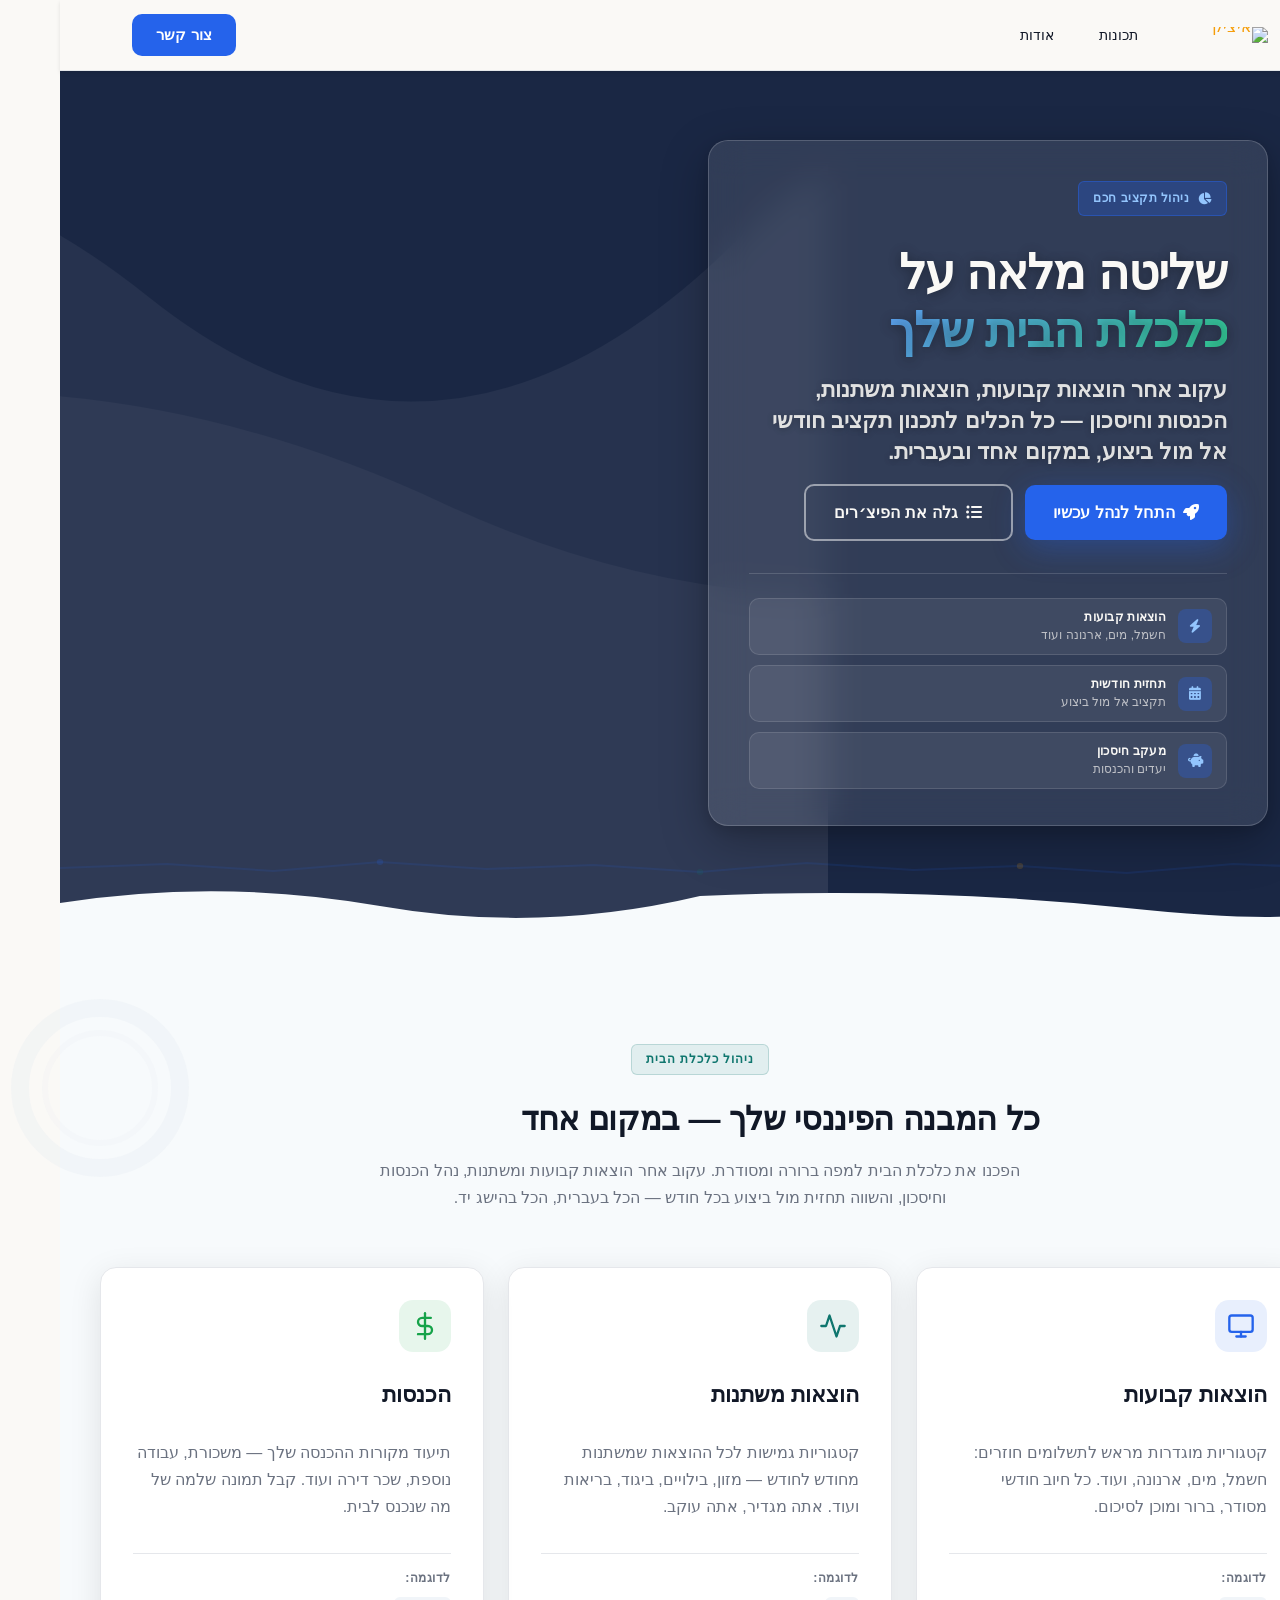
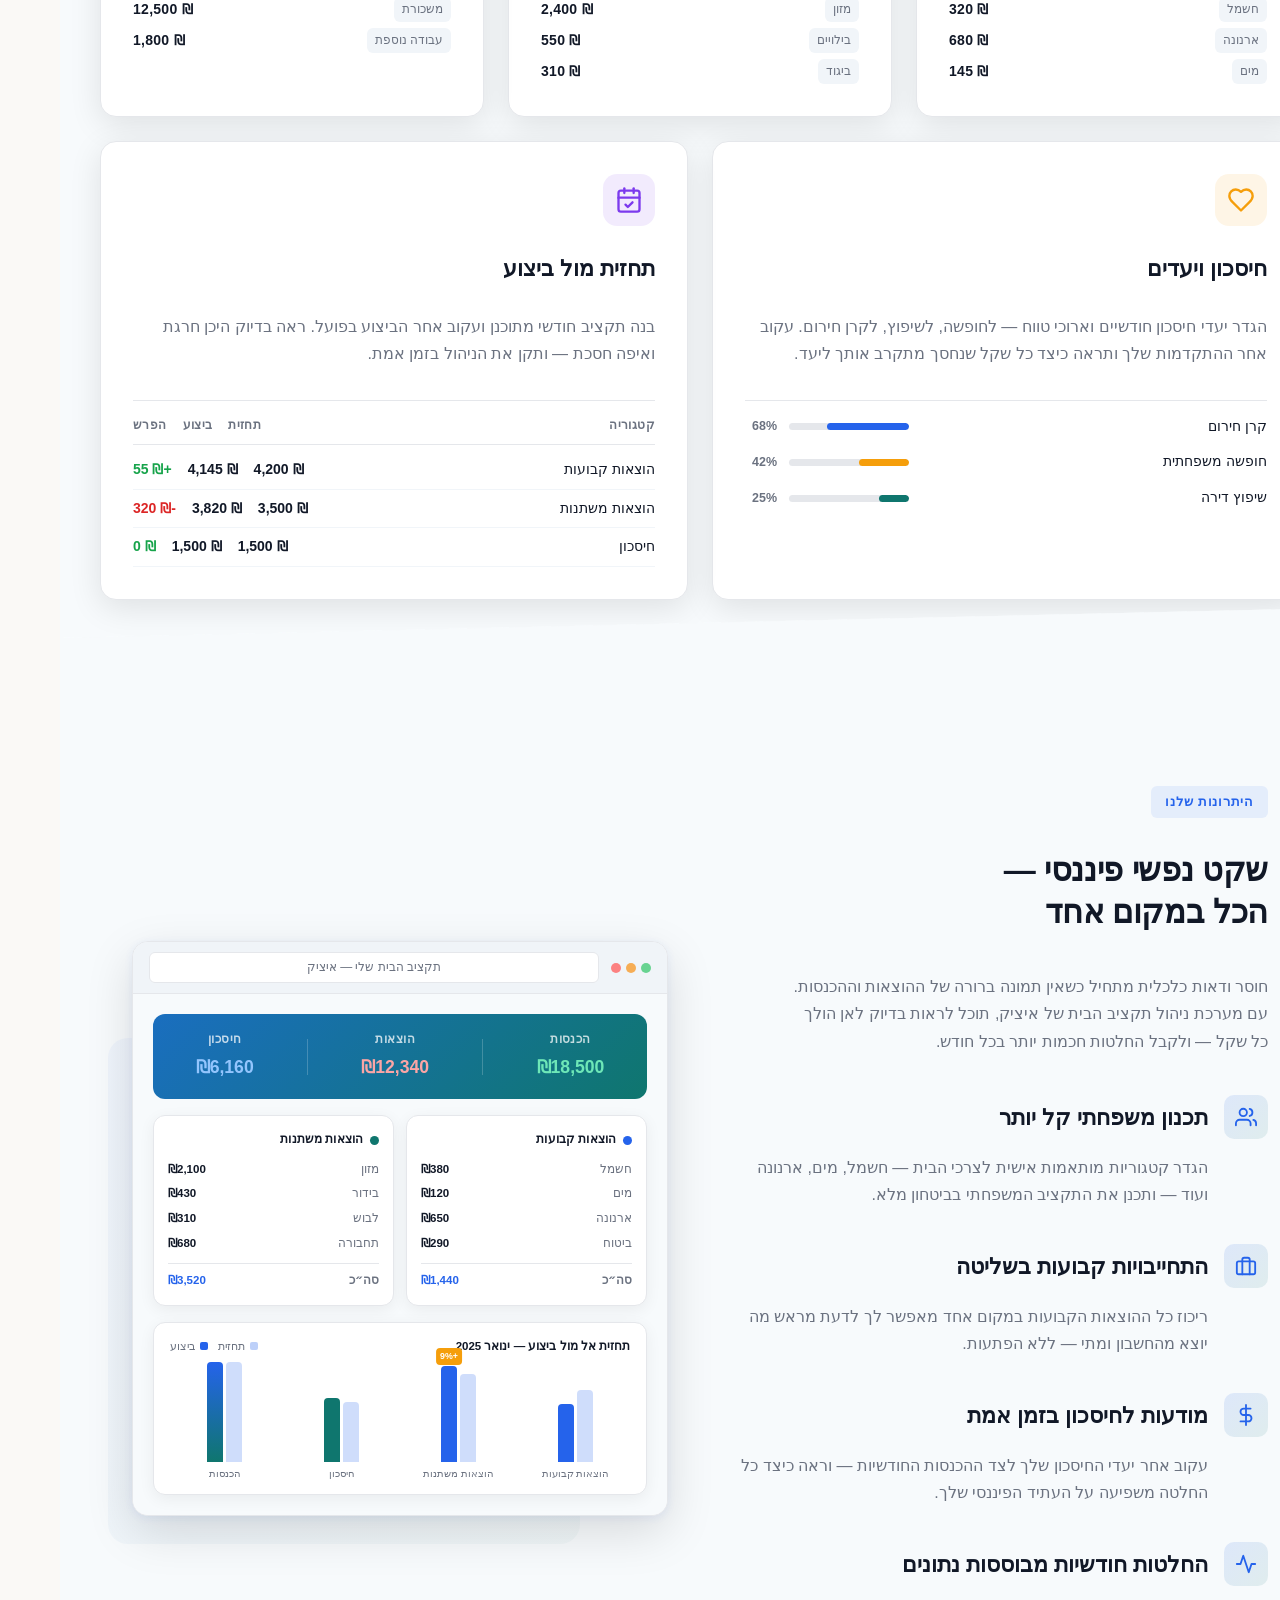
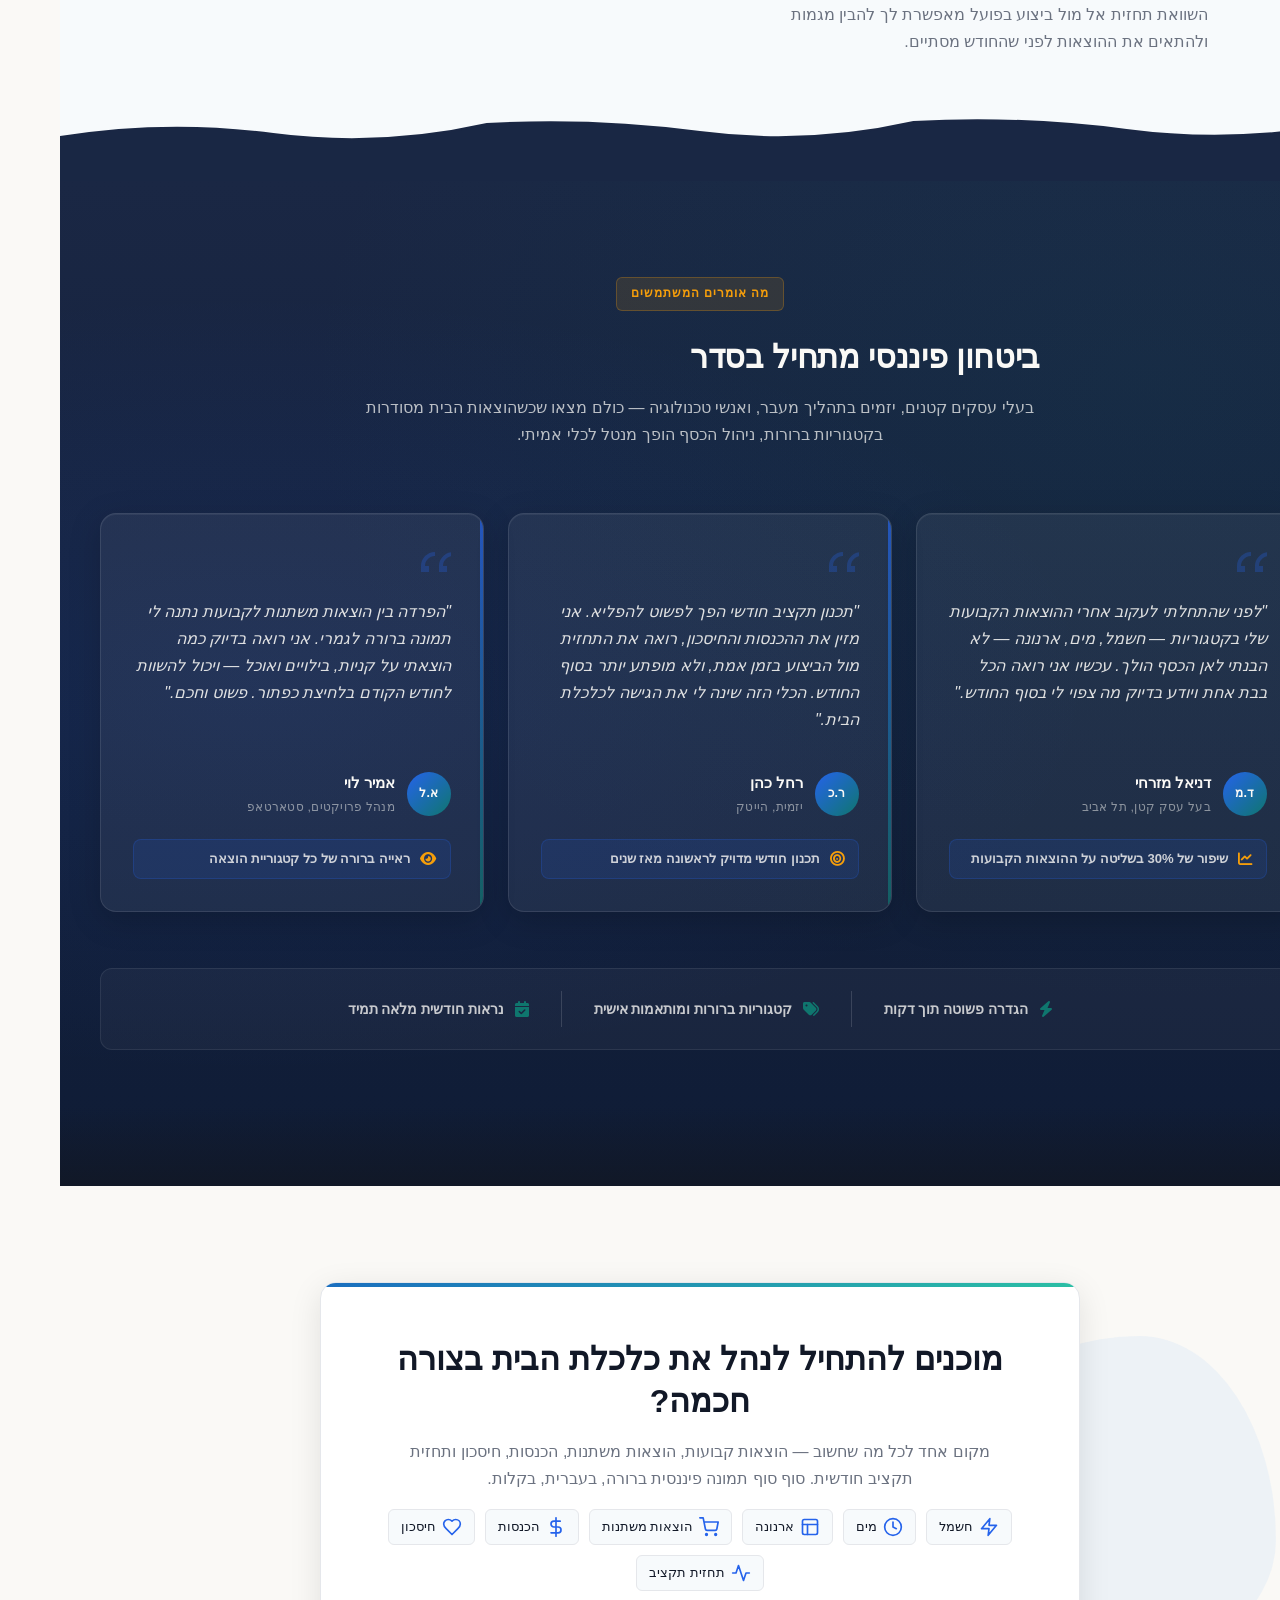
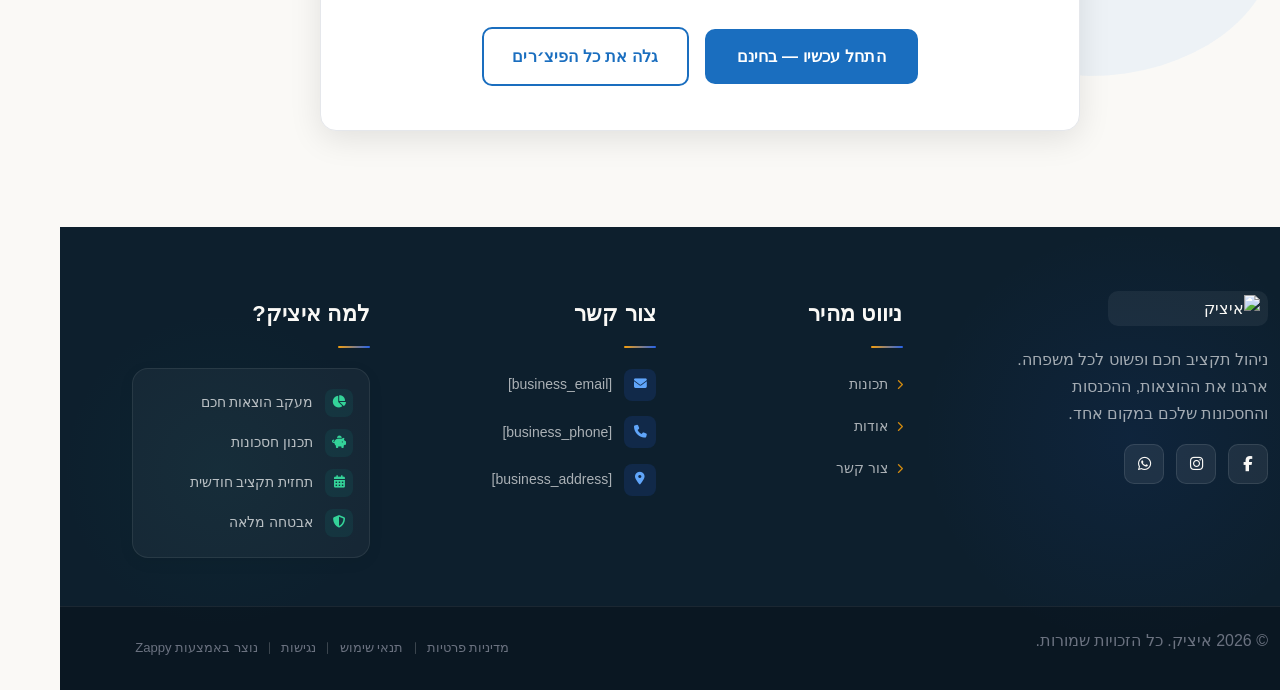
==== index.html @ 9f037d6a "Background sync: Progressive GitHub Sync" ====
<!DOCTYPE html>
<html lang="he" dir="rtl">
<head>
    <meta charset="UTF-8">
    <meta name="viewport" content="width=device-width, initial-scale=1.0">
    <meta name="robots" content="index, follow">
    <title>איציק — איציק</title>
    <meta name="description" content="גלה את הדרך הפשוטה לנהל הוצאות קבועות ומשתנות, לעקוב אחר הכנסות וחיסכון, ולבנות תחזית תקציבית חודשית מדויקת. התחל לשלוט בכסף שלך עוד היום!">
    <meta name="keywords" content="איציק, ניהול תקציב ביתי, מעקב הוצאות, חיסכון משפחתי, תכנון פיננסי">
    
    <!-- Favicons -->
    <link rel="icon" type="image/x-icon" href="/assets/favicon.ico">
    <link rel="icon" type="image/png" sizes="16x16" href="/assets/favicon-16x16.png">
    <link rel="icon" type="image/png" sizes="32x32" href="/assets/favicon-32x32.png">
    <link rel="icon" type="image/png" sizes="48x48" href="/assets/favicon-48x48.png">
    <link rel="icon" type="image/png" sizes="192x192" href="/assets/favicon-192x192.png">
    <link rel="icon" type="image/png" sizes="512x512" href="/assets/favicon-512x512.png">
    <link rel="apple-touch-icon" href="/assets/apple-touch-icon.png">
    <!-- Zappy Analytics -->
<script>
(function() {
  'use strict';
  
  // Configuration
  var config = {
    websiteId: '7b76663f-7152-4b43-b300-3f1c79fbe230',
    apiUrl: 'https://api.zappy5.com/api/analytics/track',
    sessionDuration: 30 * 60 * 1000, // 30 minutes
    visitorDuration: 30 * 24 * 60 * 60 * 1000, // 30 days
    trackPageViews: true,
    trackClicks: true,
    trackFormSubmissions: true
  };
  
  // Generate or retrieve persistent visitor ID (30 days)
  function getVisitorId() {
    var visitorKey = 'zappy_visitor_' + config.websiteId;
    var visitor = null;
    
    try {
      visitor = localStorage.getItem(visitorKey);
      if (visitor) {
        var visitorData = JSON.parse(visitor);
        var now = Date.now();
        
        // Check if visitor ID is still valid (30 days)
        if (now - visitorData.created < config.visitorDuration) {
          // Update last seen timestamp
          visitorData.lastSeen = now;
          localStorage.setItem(visitorKey, JSON.stringify(visitorData));
          return visitorData.id;
        }
      }
    } catch (e) {
      console.warn('Zappy Analytics: LocalStorage not available');
    }
    
    // Generate new visitor ID
    var newVisitorId = 'zv_' + Date.now() + '_' + Math.random().toString(36).substr(2, 9);
    
    try {
      localStorage.setItem(visitorKey, JSON.stringify({
        id: newVisitorId,
        created: Date.now(),
        lastSeen: Date.now()
      }));
    } catch (e) {
      // Continue without local storage
    }
    
    return newVisitorId;
  }
  
  // Generate or retrieve session ID (30 minutes)
  function getSessionId() {
    var sessionKey = 'zappy_session_' + config.websiteId;
    var session = null;
    
    try {
      session = sessionStorage.getItem(sessionKey);
      if (session) {
        var sessionData = JSON.parse(session);
        var now = Date.now();
        
        // Check if session is still valid
        if (now - sessionData.timestamp < config.sessionDuration) {
          // Update timestamp
          sessionData.timestamp = now;
          sessionStorage.setItem(sessionKey, JSON.stringify(sessionData));
          return sessionData.id;
        }
      }
    } catch (e) {
      console.warn('Zappy Analytics: SessionStorage not available');
    }
    
    // Generate new session ID
    var newSessionId = 'zs_' + Date.now() + '_' + Math.random().toString(36).substr(2, 9);
    
    try {
      sessionStorage.setItem(sessionKey, JSON.stringify({
        id: newSessionId,
        timestamp: Date.now()
      }));
    } catch (e) {
      // Continue without session storage
    }
    
    return newSessionId;
  }
  
  var visitorId = getVisitorId();
  var sessionId = getSessionId();
  
  // Track an event
  function trackEvent(eventType, data) {
    data = data || {};
    
    var eventData = {
      website_id: config.websiteId,
      event_type: eventType,
      page_path: window.location.pathname,
      referrer: document.referrer || 'direct',
      visitor_id: visitorId,
      session_id: sessionId,
      metadata: data
    };
    
    // Use sendBeacon if available (better for page unload events)
    if (navigator.sendBeacon) {
      var blob = new Blob([JSON.stringify(eventData)], { type: 'application/json' });
      navigator.sendBeacon(config.apiUrl, blob);
    } else {
      // Fallback to fetch
      fetch(config.apiUrl, {
        method: 'POST',
        headers: {
          'Content-Type': 'application/json'
        },
        body: JSON.stringify(eventData),
        keepalive: true
      }).catch(function(error) {
        console.warn('Zappy Analytics: Failed to track event', error);
      });
    }
  }
  
  // Track page view
  if (config.trackPageViews) {
    trackEvent('pageview', {
      title: document.title,
      url: window.location.href
    });
  }
  
  // Track clicks on important elements
  if (config.trackClicks) {
    document.addEventListener('click', function(e) {
      var target = e.target;
      
      // Track button clicks (counted as actions)
      if (target.tagName === 'BUTTON' || target.closest('button')) {
        var button = target.tagName === 'BUTTON' ? target : target.closest('button');
        trackEvent('click', {
          element: 'button',
          text: button.textContent.trim().substring(0, 100),
          id: button.id || null,
          class: button.className || null
        });
      }
      
      // Track link clicks (navigation - not counted as actions)
      else if (target.tagName === 'A' || target.closest('a')) {
        var link = target.tagName === 'A' ? target : target.closest('a');
        trackEvent('navigation', {
          element: 'link',
          text: link.textContent.trim().substring(0, 100),
          href: link.href,
          external: link.hostname !== window.location.hostname
        });
      }
    }, true);
  }
  
  // Track form submissions
  if (config.trackFormSubmissions) {
    document.addEventListener('submit', function(e) {
      var form = e.target;
      
      trackEvent('form_submit', {
        form_id: form.id || null,
        form_name: form.name || null,
        form_action: form.action || null,
        form_method: form.method || 'GET'
      });
    }, true);
  }
  
  // Track time on page (send on page unload)
  var pageLoadTime = Date.now();
  
  window.addEventListener('beforeunload', function() {
    var timeOnPage = Math.floor((Date.now() - pageLoadTime) / 1000); // in seconds
    
    trackEvent('page_unload', {
      time_on_page: timeOnPage,
      page_path: window.location.pathname
    });
  });
  
  // Expose tracking function globally for custom events
  window.zappyAnalytics = {
    track: trackEvent,
    getVisitorId: function() { return visitorId; },
    getSessionId: function() { return sessionId; }
  };
  
})();
</script>
<!-- End Zappy Analytics -->
    <meta property="og:title" content="איציק — איציק">
    <meta property="og:description" content="גלה את הדרך הפשוטה לנהל הוצאות קבועות ומשתנות, לעקוב אחר הכנסות וחיסכון, ולבנות תחזית תקציבית חודשית מדויקת. התחל לשלוט בכסף שלך עוד היום!">
    <meta name="twitter:card" content="summary_large_image">
    <meta name="twitter:title" content="איציק — איציק">
    <meta name="twitter:description" content="גלה את הדרך הפשוטה לנהל הוצאות קבועות ומשתנות, לעקוב אחר הכנסות וחיסכון, ולבנות תחזית תקציבית חודשית מדויקת. התחל לשלוט בכסף שלך עוד היום!">
    <meta property="og:type" content="website">
  <meta property="og:locale" content="he_IL">
  
  
  
  
  
  <link rel="stylesheet" href="https://cdnjs.cloudflare.com/ajax/libs/font-awesome/6.4.0/css/all.min.css">

    <!-- Favicons -->
    <link rel="icon" type="image/x-icon" href="/assets/favicon.ico">
    <link rel="icon" type="image/png" sizes="16x16" href="/assets/favicon-16x16.png">
    <link rel="icon" type="image/png" sizes="32x32" href="/assets/favicon-32x32.png">
    <link rel="icon" type="image/png" sizes="48x48" href="/assets/favicon-48x48.png">
    <link rel="icon" type="image/png" sizes="192x192" href="/assets/favicon-192x192.png">
    <link rel="icon" type="image/png" sizes="512x512" href="/assets/favicon-512x512.png">
    <link rel="apple-touch-icon" href="/assets/apple-touch-icon.png">
    <!-- Cookie Consent -->
    <link rel="stylesheet" href="https://cdn.jsdelivr.net/npm/vanilla-cookieconsent@3/dist/cookieconsent.css">
    <script src="https://cdn.jsdelivr.net/npm/vanilla-cookieconsent@3/dist/cookieconsent.umd.js"></script>
    <!-- Mickidum Accessibility Toolbar -->
    <script src="https://cdn.jsdelivr.net/gh/mickidum/acc_toolbar/acctoolbar/acctoolbar.min.js"></script>
    <link rel="stylesheet" href="/styles.css">

    <style id="zappy-dropdown-submenu-styles">
      /* ========== DESKTOP DROPDOWN SUBMENU STYLES ========== */
      /* Base styles for dropdown submenus - parent must be positioned */
      .nav-menu li:has(.sub-menu), nav li:has(.sub-menu), .navbar li:has(.sub-menu), #navMenu li:has(.sub-menu) { position: relative; }
      /* Submenu base - hidden by default */
      .nav-menu .sub-menu, nav .sub-menu, .navbar .sub-menu, #navMenu .sub-menu { display: block !important; position: absolute !important; top: 100%; left: 0; min-width: 220px; background: white; border-radius: 8px; box-shadow: 0 8px 25px rgba(0,0,0,0.15); padding: 8px 0; opacity: 0; visibility: hidden; transform: translateY(10px); transition: all 0.3s ease; z-index: 1000; list-style: none; pointer-events: none; }
      /* CRITICAL: Desktop hover styles to show dropdown */
      .nav-menu li:hover > .sub-menu, nav li:hover > .sub-menu, .navbar li:hover > .sub-menu, #navMenu li:hover > .sub-menu { opacity: 1 !important; visibility: visible !important; transform: translateY(0) !important; pointer-events: auto !important; }
      /* Submenu item styling */
      .sub-menu li { list-style: none; margin: 0; padding: 0; }
      .sub-menu a { display: block !important; padding: 10px 16px !important; color: var(--text-dark, #333) !important; font-weight: 500; text-decoration: none; white-space: nowrap; transition: background-color 0.2s; }
      .sub-menu .zappy-nav-child > a { padding-left: 28px !important; font-size: 0.9em !important; opacity: 0.85 !important; }
      [dir="rtl"] .sub-menu .zappy-nav-child > a, html[lang="he"] .sub-menu .zappy-nav-child > a, html[lang="ar"] .sub-menu .zappy-nav-child > a { padding-left: 10px !important; padding-right: 28px !important; }
      .sub-menu .zappy-nav-parent > a { font-weight: 600 !important; }
      .sub-menu a:hover { background-color: #f5f5f5; }
      /* RTL (Hebrew/Arabic) dropdown positioning */
      [dir="rtl"] .nav-menu .sub-menu, [dir="rtl"] nav .sub-menu, [dir="rtl"] .navbar .sub-menu, html[lang="he"] .nav-menu .sub-menu, html[lang="he"] nav .sub-menu, html[lang="he"] .navbar .sub-menu, html[lang="ar"] .nav-menu .sub-menu, html[lang="ar"] nav .sub-menu, html[lang="ar"] .navbar .sub-menu { left: auto !important; right: 0 !important; }
      /* Hide empty dropdown menus (exclude catalog sub-menus that use <a> children instead of <li>) */
      .sub-menu:empty, .sub-menu:not(:has(li:not(.zappy-hidden-menu-item))):not(:has(> a)), .sub-menu:not(:has(li)):not(:has(> a)) { display: none !important; opacity: 0 !important; visibility: hidden !important; pointer-events: none !important; }
      /* Desktop: show submenu on Menu Group hover */
      li:has(.menu-group-title):hover > .sub-menu { opacity: 1 !important; visibility: visible !important; transform: translateY(0) !important; pointer-events: auto !important; }
      /* Menu Group title styling */
      .nav-menu > li > .menu-group-title, #navMenu > li > .menu-group-title { display: inline-block; padding: 0.5rem 1rem; cursor: default; user-select: none; }
      
      /* ========== MOBILE SUBMENU STYLES ========== */
      @media (max-width: 768px) {
        .nav-menu .sub-menu, nav .sub-menu, .navbar .sub-menu, #navMenu .sub-menu { position: static !important; transform: none !important; box-shadow: none !important; background: transparent !important; max-height: 0; overflow: hidden; opacity: 0; visibility: hidden; transition: max-height 0.3s ease, opacity 0.3s ease; padding: 0 !important; border-radius: 0 !important; }
        .navbar .sub-menu.mobile-expanded, .nav-menu .sub-menu.mobile-expanded, #navMenu .sub-menu.mobile-expanded { max-height: none !important; overflow-y: visible !important; opacity: 1 !important; visibility: visible !important; padding: 8px 0 8px 16px !important; }
        [dir="rtl"] .sub-menu.mobile-expanded, html[lang="he"] .sub-menu.mobile-expanded { padding: 8px 16px 8px 0 !important; }
        /* Disable hover behavior on mobile */
        .nav-menu li:hover > .sub-menu, nav li:hover > .sub-menu, .navbar li:hover > .sub-menu, #navMenu li:hover > .sub-menu { opacity: 0; visibility: hidden; pointer-events: none; }
        .nav-menu li > .sub-menu.mobile-expanded, nav li > .sub-menu.mobile-expanded, .navbar li > .sub-menu.mobile-expanded, #navMenu li > .sub-menu.mobile-expanded { opacity: 1 !important; visibility: visible !important; pointer-events: auto !important; }
        .nav-menu li:has(.sub-menu), nav li:has(.sub-menu), .navbar li:has(.sub-menu), #navMenu li:has(.sub-menu) { display: flex !important; flex-wrap: wrap !important; align-items: center !important; position: relative !important; min-height: 44px !important; }
        .nav-menu li:has(.sub-menu) > a, nav li:has(.sub-menu) > a, .navbar li:has(.sub-menu) > a, #navMenu li:has(.sub-menu) > a { flex: 1 !important; min-width: 0 !important; }
        .nav-menu li:has(.sub-menu) > .menu-group-title, nav li:has(.sub-menu) > .menu-group-title, .navbar li:has(.sub-menu) > .menu-group-title, #navMenu li:has(.sub-menu) > .menu-group-title { flex: 1 !important; min-width: 0 !important; padding: 0 !important; line-height: inherit !important; }
        .nav-menu li:has(.sub-menu) > .sub-menu, nav li:has(.sub-menu) > .sub-menu, .navbar li:has(.sub-menu) > .sub-menu, #navMenu li:has(.sub-menu) > .sub-menu { flex-basis: 100% !important; width: 100% !important; }
        .nav-menu li:has(.sub-menu) > a [class*="chevron"], .nav-menu li:has(.sub-menu) > a [class*="arrow"], .nav-menu li:has(.sub-menu) > a .fa-chevron-down, .nav-menu li:has(.sub-menu) > a .fa-angle-down, nav li:has(.sub-menu) > a [class*="chevron"], nav li:has(.sub-menu) > a [class*="arrow"], #navMenu li:has(.sub-menu) > a [class*="chevron"], #navMenu li:has(.sub-menu) > a [class*="arrow"] { display: none !important; visibility: hidden !important; }
        .mobile-submenu-toggle { display: flex !important; align-items: center !important; justify-content: center !important; width: 44px !important; height: auto !important; background: transparent !important; border: none !important; cursor: pointer !important; color: var(--text-dark) !important; position: static !important; flex-shrink: 0 !important; align-self: stretch !important; z-index: 2 !important; padding: 0 !important; margin: 0 !important; }
        .mobile-submenu-toggle::after { content: '' !important; width: 0 !important; height: 0 !important; border-left: 6px solid transparent !important; border-right: 6px solid transparent !important; border-top: 7px solid currentColor !important; transition: transform 0.3s ease !important; }
        .mobile-submenu-toggle.expanded::after { transform: rotate(180deg) !important; }
        .sub-menu a { padding: 10px 0 !important; display: block !important; color: var(--text-dark) !important; white-space: normal !important; }
        .sub-menu .zappy-nav-child > a { padding-left: 28px !important; font-size: 0.9em !important; opacity: 0.85 !important; }
        [dir="rtl"] .sub-menu .zappy-nav-child > a, html[lang="he"] .sub-menu .zappy-nav-child > a, html[lang="ar"] .sub-menu .zappy-nav-child > a { padding-left: 0 !important; padding-right: 28px !important; }
        .sub-menu .zappy-nav-parent > a { font-weight: 600 !important; }
        .nav-menu.active, #navMenu.active { max-width: 100vw !important; overflow-x: hidden !important; box-sizing: border-box !important; }
        .navbar .sub-menu li a, nav.navbar .sub-menu li a, .zappy-products-dropdown .sub-menu a { color: var(--text-dark) !important; }
      }
      @media (min-width: 769px) { .mobile-submenu-toggle { display: none !important; } }
    </style>

    <style id="zappy-widget-visibility">
      #mic-access-tool-general-button, .mic-access-tool-general-button,
      #mic-init-access-tool .mic-access-tool-general-button, #mic-init-access-tool #mic-access-tool-general-button,
      ._access-icon, #mic-access-tool-box, .mic-access-tool-box,
      #mic-init-access-tool #mic-access-tool-box, div[id*="mic-access-tool-box"], ._access-menu {
        display: none !important; visibility: hidden !important; opacity: 0 !important; pointer-events: none !important;
      }
    </style>
</head>
<body>

  <nav class="navbar" dir="rtl">
  <button class="mobile-toggle" id="mobileToggle" aria-label="Menu">
    <svg class="hamburger-icon" width="24" height="24" viewBox="0 0 24 24" fill="none">
      <path d="M3 12h18M3 6h18M3 18h18" stroke="currentColor" stroke-width="2" stroke-linecap="round"></path>
    </svg>
    <svg class="close-icon" width="24" height="24" viewBox="0 0 24 24" fill="none" style="display: none;">
      <path d="M18 6L6 18M6 6l12 12" stroke="currentColor" stroke-width="2" stroke-linecap="round"></path>
    </svg>
  </button>

  <button class="phone-header-btn" data-phone="[business_phone]" aria-label="Call">
    <svg width="20" height="20" viewBox="0 0 24 24" fill="currentColor">
      <path d="M22 16.92v3a2 2 0 0 1-2.18 2 19.79 19.79 0 0 1-8.63-3.07 19.5 19.5 0 0 1-6-6 19.79 19.79 0 0 1-3.07-8.67A2 2 0 0 1 4.11 2h3a2 2 0 0 1 2 1.72 12.84 12.84 0 0 0 .7 2.81 2 2 0 0 1-.45 2.11L8.09 9.91a16 16 0 0 0 6 6l1.27-1.27a2 2 0 0 1 2.11-.45 12.84 12.84 0 0 0 2.81.7A2 2 0 0 1 22 16.92z"></path>
    </svg>
  </button>

  <div class="nav-container">
    <div class="nav-right-group"><div class="nav-brand">
      <a href="/" class="logo-link">
        <img src="/assets/general-logo.webp" alt="איציק" class="logo">
      </a>
    </div><ul class="nav-menu" id="navMenu"><li><a href="/features">תכונות</a></li><li><a href="/about">אודות</a></li></ul></div>

    

    <div class="nav-cta-container">
      <a href="/contact" class="nav-cta-btn">צור קשר</a>
    </div>
  </div>
</nav>
<script>

// Navbar Mobile Menu Toggle and Contrast Fix
(function() {
  // Use 'load' event instead of 'DOMContentLoaded' to ensure we run AFTER all other scripts
  window.addEventListener('load', function() {
    
    // FIX MOBILE BUTTON CONTRAST
    // Detect navbar background color and apply contrasting color to mobile buttons
    const navbar = document.querySelector('.navbar, nav, header');
    if (!navbar) {
      console.log('[Navbar] Navbar element not found');
      return;
    }
    
    // DECLARE VARIABLES EARLY to avoid Temporal Dead Zone errors
    // These are used in multiple places below
    let mobileToggle = document.getElementById('mobileToggle') ||
                       document.querySelector('.mobile-toggle') ||
                       document.querySelector('.hamburger') ||
                       document.querySelector('.hamburger-menu') ||
                       document.querySelector('.menu-toggle') ||
                       document.querySelector('.burger-menu') ||
                       document.querySelector('[aria-label="Menu"]') ||
                       document.querySelector('[aria-label="תפריט"]');
    
    const phoneBtn = document.querySelector('.phone-header-btn');
    
    const computedStyle = window.getComputedStyle(navbar);
    let bgColor = computedStyle.backgroundColor;
    
    console.log('[Navbar] Initial navbar background:', bgColor);
    
    // Check if background is transparent or rgba with 0 alpha
    const isTransparent = bgColor === 'transparent' || 
                         bgColor === 'rgba(0, 0, 0, 0)' ||
                         (bgColor.startsWith('rgba') && bgColor.includes(', 0)'));
    
    if (isTransparent) {
      // Check for background-image or gradient
      const bgImage = computedStyle.backgroundImage;
      if (bgImage && bgImage !== 'none') {
        console.log('[Navbar] Navbar has background image/gradient, using dark text');
        bgColor = 'rgb(240, 240, 240)'; // Assume light background
      } else {
        // Transparent navbar - check body background
        const bodyBg = window.getComputedStyle(document.body).backgroundColor;
        console.log('[Navbar] Navbar transparent, using body background:', bodyBg);
        bgColor = bodyBg;
      }
    }
    
    // Calculate luminance to determine if background is light or dark
    const rgb = bgColor.match(/\d+/g);
    if (rgb && rgb.length >= 3) {
      const r = parseInt(rgb[0]);
      const g = parseInt(rgb[1]);
      const b = parseInt(rgb[2]);
      const luminance = (0.299 * r + 0.587 * g + 0.114 * b) / 255;
      
      // Mobile button colors are set by Claude's AI-generated CSS (same as .nav-menu a)
      // No dynamic color overrides needed - colors come from the generated navbar CSS
      console.log('[Navbar] Mobile button colors preserved from Claude CSS (luminance:', luminance.toFixed(2) + ')');
      
      // FIX ICON SIZES - Ensure SVGs are properly sized and visible
      // INJECT CRITICAL CSS TO OVERRIDE ANY CONFLICTING RULES
      const criticalCSS = document.createElement('style');
      criticalCSS.id = 'zappy-mobile-nav-fix';
      const htmlLang = document.documentElement.lang || 'en';
      const htmlDir = document.documentElement.dir || 'ltr';
      // Check both dir attribute AND lang for RTL detection
      // dir="rtl" is the most reliable indicator
      const isRTL = htmlDir === 'rtl' || htmlLang === 'he' || htmlLang === 'ar';
      
      criticalCSS.textContent = `
        /* Hide mobile buttons on desktop, show only on mobile */
        @media (min-width: 769px) {
          .mobile-toggle,
          .phone-header-btn {
            display: none !important;
          }
        }
        
        /* Show and position mobile buttons correctly on mobile */
        @media (max-width: 768px) {
          .mobile-toggle,
          .phone-header-btn {
            position: absolute !important;
            top: 50% !important;
            transform: translateY(-50%) !important;
            z-index: 1001 !important;
            display: flex !important;
            align-items: center !important;
            justify-content: center !important;
            width: 36px !important;
            height: 36px !important;
            border-radius: 50% !important;
            border: none !important;
            cursor: pointer !important;
            padding: 6px !important;
            background: none !important;
            color: var(--nav-text, var(--text-dark)) !important;
          }
          
          /* LTR positioning (default): hamburger LEFT, phone RIGHT */
          html:not([dir="rtl"]):not([lang="he"]):not([lang="ar"]) .mobile-toggle,
          html[dir="ltr"] .mobile-toggle {
            left: 12px !important;
            right: auto !important;
          }
          html:not([dir="rtl"]):not([lang="he"]):not([lang="ar"]) .phone-header-btn,
          html[dir="ltr"] .phone-header-btn {
            right: 12px !important;
            left: auto !important;
          }
          
          /* RTL positioning: hamburger RIGHT, phone LEFT */
          html[dir="rtl"] .mobile-toggle,
          html[lang="he"] .mobile-toggle,
          html[lang="ar"] .mobile-toggle {
            right: 12px !important;
            left: auto !important;
          }
          html[dir="rtl"] .phone-header-btn,
          html[lang="he"] .phone-header-btn,
          html[lang="ar"] .phone-header-btn {
            left: 12px !important;
            right: auto !important;
          }
          
          /* CRITICAL: Ensure nav-container has min-height on mobile */
          /* All children are positioned absolutely/fixed on mobile, so height:auto collapses to 0 */
          .nav-container {
            min-height: 70px !important;
            position: relative !important;
          }
          
          /* Ensure SVG icons are properly sized and inherit color */
          .mobile-toggle svg,
          .phone-header-btn svg {
            width: 24px !important;
            height: 24px !important;
            /* Don't force display - let JavaScript control hamburger/close toggle */
          }
          
          /* Reset nav-cta-container on mobile - remove desktop box-shadow/padding */
          /* that creates a visible ghost box when CTA button is hidden */
          .nav-cta-container {
            box-shadow: none !important;
            padding: 0 !important;
          }
          
          /* Hide nav-cta-container entirely on mobile when there's no lang-switcher */
          /* (only the CTA button is inside, and it's hidden on mobile) */
          .nav-cta-container:not(:has(.lang-switcher)) {
            display: none !important;
          }
          
          /* CRITICAL: Prevent hero image fade gradient from bleeding over headline text */
          /* The .image-fade-gradient has bottom: -30px (extends below parent) */
          /* On mobile stacked layout, this overlaps the h1 text below the image */
          .hero-image-column {
            overflow: hidden !important;
          }
          .image-fade-gradient {
            bottom: 0 !important;
          }
          
          /* Hide desktop language switcher on mobile - hamburger menu handles it */
          /* High specificity to override stored CSS */
          .lang-switcher,
          .nav-cta-container .lang-switcher,
          .nav-container .lang-switcher,
          .navbar .lang-switcher,
          .navbar .nav-cta-container .lang-switcher {
            display: none !important;
          }
        }
      `;
      
      // Remove existing fix if present and inject new one
      const existing = document.getElementById('zappy-mobile-nav-fix');
      if (existing) existing.remove();
      document.head.appendChild(criticalCSS);
      
      console.log('[Navbar] Critical CSS injected for mobile nav positioning');
      
      // ONLY apply inline positioning styles on mobile viewport
      // On desktop, the CSS handles hiding these buttons with display: none
      // Inline styles were breaking desktop layout by overriding CSS
      const isMobileViewport = window.innerWidth <= 768;
      
      if (mobileToggle) {
        // Icon sizing applies to all viewports for consistency
        const hamburgerIcon = mobileToggle.querySelector('.hamburger-icon');
        const closeIcon = mobileToggle.querySelector('.close-icon');
        
        if (hamburgerIcon) {
          hamburgerIcon.style.setProperty('width', '24px', 'important');
          hamburgerIcon.style.setProperty('height', '24px', 'important');
          hamburgerIcon.style.setProperty('display', 'block', 'important'); // Show hamburger by default
        }
        if (closeIcon) {
          closeIcon.style.setProperty('width', '24px', 'important');
          closeIcon.style.setProperty('height', '24px', 'important');
          closeIcon.style.setProperty('display', 'none', 'important'); // Hide close icon by default
        }
        
        // ONLY set positioning inline styles on mobile
        if (isMobileViewport) {
          mobileToggle.style.setProperty('position', 'absolute', 'important');
          mobileToggle.style.setProperty('top', '50%', 'important');
          mobileToggle.style.setProperty('transform', 'translateY(-50%)', 'important');
          mobileToggle.style.setProperty('z-index', '1001', 'important');
          
          // Clear any inline left/right so CSS can take over based on html[dir]
          mobileToggle.style.removeProperty('left');
          mobileToggle.style.removeProperty('right');
          
          console.log('[Navbar] Mobile toggle positioning applied (mobile viewport)');
        } else {
          // On desktop, clear any positioning styles to let CSS handle it
          mobileToggle.style.removeProperty('position');
          mobileToggle.style.removeProperty('top');
          mobileToggle.style.removeProperty('transform');
          mobileToggle.style.removeProperty('z-index');
          mobileToggle.style.removeProperty('left');
          mobileToggle.style.removeProperty('right');
          console.log('[Navbar] Desktop viewport - cleared mobile toggle inline positioning');
        }
      }
      
      if (phoneBtn) {
        // Icon sizing applies to all viewports
        const phoneIcon = phoneBtn.querySelector('svg');
        if (phoneIcon) {
          phoneIcon.style.width = '24px';
          phoneIcon.style.height = '24px';
          phoneIcon.setAttribute('width', '24');
          phoneIcon.setAttribute('height', '24');
        }
        
        // ONLY set positioning inline styles on mobile
        if (isMobileViewport) {
          phoneBtn.style.setProperty('position', 'absolute', 'important');
          phoneBtn.style.setProperty('top', '50%', 'important');
          phoneBtn.style.setProperty('transform', 'translateY(-50%)', 'important');
          phoneBtn.style.setProperty('z-index', '1001', 'important');
          
          // Clear any inline left/right so CSS can take over based on html[dir]
          phoneBtn.style.removeProperty('left');
          phoneBtn.style.removeProperty('right');
          
          console.log('[Navbar] Phone button positioning applied (mobile viewport)');
        } else {
          // On desktop, clear any positioning styles to let CSS handle it
          phoneBtn.style.removeProperty('position');
          phoneBtn.style.removeProperty('top');
          phoneBtn.style.removeProperty('transform');
          phoneBtn.style.removeProperty('z-index');
          phoneBtn.style.removeProperty('left');
          phoneBtn.style.removeProperty('right');
          console.log('[Navbar] Desktop viewport - cleared phone button inline positioning');
        }
      }
    } else {
      console.log('[Navbar] Could not parse background color:', bgColor);
    }
    
    // MOBILE MENU TOGGLE
    // Re-query in case DOM changed (mobileToggle already declared at top of function)
    mobileToggle = document.getElementById('mobileToggle') ||
                   document.querySelector('.mobile-toggle') ||
                   document.querySelector('.hamburger') ||
                   document.querySelector('.hamburger-menu') ||
                   document.querySelector('.menu-toggle') ||
                   document.querySelector('.burger-menu') ||
                   document.querySelector('[aria-label="Menu"]') ||
                   document.querySelector('[aria-label="תפריט"]');
    
    // EXPANDED SEARCH: Find nav menu by ID or class
    const navMenu = document.getElementById('navMenu') ||
                  document.querySelector('.nav-menu') ||
                  document.querySelector('.nav-links') ||
                  document.querySelector('nav ul:not(.submenu)');
    
    if (!mobileToggle || !navMenu) {
      console.log('[Navbar] Mobile toggle or menu not found:', { toggle: !!mobileToggle, menu: !!navMenu });
      return;
    }
    
    // Ensure navMenu has ID for CSS targeting
    if (!navMenu.id) {
      navMenu.id = 'navMenu';
    }
    
    console.log('[Navbar] Initializing mobile menu...');
    
    // Remove any existing event listeners by cloning the button
    const newToggle = mobileToggle.cloneNode(true);
    mobileToggle.parentNode.replaceChild(newToggle, mobileToggle);
    
    // Toggle menu on button click - use newToggle now
    newToggle.addEventListener('click', function(e) {
      e.preventDefault();
      e.stopPropagation();
      
      const hamburgerIcon = this.querySelector('.hamburger-icon');
      const closeIcon = this.querySelector('.close-icon');
      const isActive = navMenu.classList.contains('active');
      
      if (isActive) {
        // Close menu
        navMenu.classList.remove('active');
        if (hamburgerIcon) hamburgerIcon.style.setProperty('display', 'block', 'important');
        if (closeIcon) closeIcon.style.setProperty('display', 'none', 'important');
        document.body.style.overflow = '';
        console.log('[Navbar] Menu closed');
      } else {
        // Open menu
        navMenu.classList.add('active');
        if (hamburgerIcon) hamburgerIcon.style.setProperty('display', 'none', 'important');
        if (closeIcon) closeIcon.style.setProperty('display', 'block', 'important');
        document.body.style.overflow = 'hidden';
        console.log('[Navbar] Menu opened');
      }
    });
    
    // Close menu when clicking nav links (but NOT dropdown toggles)
    const navLinks = navMenu.querySelectorAll('a');
    navLinks.forEach(function(link) {
      link.addEventListener('click', function() {
        // Don't close if it's a dropdown child (unless it's a real navigation link)
        if (this.getAttribute('href') === '#') return;
        
        const hamburgerIcon = newToggle.querySelector('.hamburger-icon');
        const closeIcon = newToggle.querySelector('.close-icon');
        
        navMenu.classList.remove('active');
        if (hamburgerIcon) hamburgerIcon.style.setProperty('display', 'block', 'important');
        if (closeIcon) closeIcon.style.setProperty('display', 'none', 'important');
        document.body.style.overflow = '';
        console.log('[Navbar] Menu closed (link clicked)');
      });
    });
    
    // DROPDOWN MENU TOGGLE (for mobile and touch devices)
    var dropdownToggles = navMenu.querySelectorAll('.dropdown-toggle');
    dropdownToggles.forEach(function(toggle) {
      toggle.addEventListener('click', function(e) {
        e.preventDefault();
        e.stopPropagation();
        var parent = this.closest('.nav-dropdown');
        if (!parent) return;
        
        // Close other open dropdowns at the same level
        var siblings = parent.parentNode.querySelectorAll('.nav-dropdown.open');
        siblings.forEach(function(sib) {
          if (sib !== parent) sib.classList.remove('open');
        });
        
        parent.classList.toggle('open');
        console.log('[Navbar] Dropdown toggled:', parent.classList.contains('open') ? 'open' : 'closed');
      });
    });
    
    // Close dropdowns when clicking outside
    document.addEventListener('click', function(e) {
      if (!e.target.closest('.nav-dropdown')) {
        var openDropdowns = document.querySelectorAll('.nav-dropdown.open');
        openDropdowns.forEach(function(dd) { dd.classList.remove('open'); });
      }
    });
    
    console.log('[Navbar] Dropdown handlers initialized for ' + dropdownToggles.length + ' dropdowns');
    
    // Phone button functionality (phoneBtn already declared at top of function)
    if (phoneBtn) {
      phoneBtn.addEventListener('click', function() {
        // Get phone number from placeholder in page or use default
        const phoneLinks = document.querySelectorAll('a[href^="tel:"]');
        const phoneNumber = phoneLinks.length > 0 
          ? phoneLinks[0].getAttribute('href').replace('tel:', '')
          : '[business_phone]';
        
        window.location.href = 'tel:' + phoneNumber;
        console.log('[Navbar] Phone button clicked');
      });
    }
    
    console.log('[Navbar] Mobile menu initialized successfully');
    
    // === WHATSAPP BUTTON VISIBILITY FIX ===
    // Ensure WhatsApp floating button is hidden on desktop and visible on mobile
    // IMPORTANT: Only target the floating button by its class, NOT generic wa.me links
    const handleWhatsAppVisibility = function() {
      const whatsappBtn = document.querySelector('.whatsapp-float');
      if (whatsappBtn) {
        const isDesktop = window.innerWidth >= 769;
        if (isDesktop) {
          whatsappBtn.style.setProperty('display', 'none', 'important');
          whatsappBtn.style.setProperty('visibility', 'hidden', 'important');
          whatsappBtn.style.setProperty('opacity', '0', 'important');
          whatsappBtn.style.setProperty('pointer-events', 'none', 'important');
          console.log('[WhatsApp] Button hidden on desktop');
        } else {
          whatsappBtn.style.removeProperty('display');
          whatsappBtn.style.removeProperty('visibility');
          whatsappBtn.style.removeProperty('opacity');
          whatsappBtn.style.removeProperty('pointer-events');
          console.log('[WhatsApp] Button visible on mobile');
        }
      }
    };
    
    // Run on load
    handleWhatsAppVisibility();
    
    // Run on resize with debouncing
    let resizeTimer;
    window.addEventListener('resize', function() {
      clearTimeout(resizeTimer);
      resizeTimer = setTimeout(handleWhatsAppVisibility, 100);
    });
  });
})();

</script>
  
  <main>
    <section class="index-hero-section" data-layout-spec="בית-hero" dir="rtl" data-hero-type="fullscreen-scrim">
  <!-- Background Image Layer -->
  <div class="index-hero-bg">
    <img data-hero-bg="true" data-placeholder="index-hero-image-1" data-context="A calm, refined home workspace scene showing a modern laptop with a financial dashboard on screen displaying Hebrew budget categories, alongside neatly arranged paper notes, a pen, a coffee cup, and soft household references like a small plant and keys. Natural warm light fills the scene. The overall mood is organized, trustworthy, and domestic — suitable for a household budget management platform." width="1200" height="700" src="/assets/site-index-hero-image-1.webp" alt="סצנת עבודה ביתית עם לוח מחוונים פיננסי" class="index-hero-bg-img">
  </div>

  <!-- Scrim Overlay -->
  <div class="index-hero-scrim" aria-hidden="true"></div>

  <!-- Decorative Wave Motif -->
  <div class="index-hero-wave-motif" aria-hidden="true">
    <svg data-no-icon-edit="true" aria-hidden="true" viewBox="0 0 600 320" preserveAspectRatio="xMidYMid slice" xmlns="http://www.w3.org/2000/svg">
      <path d="M0,80 Q100,20 200,100 T400,80 T600,120 L600,320 L0,320 Z" fill="rgba(255,255,255,0.05)"></path>
      <path d="M0,160 Q150,100 300,170 T600,150 L600,320 L0,320 Z" fill="rgba(255,255,255,0.04)"></path>
    </svg>
  </div>

  <!-- Main Content Container -->
  <div class="index-hero-container">
    <!-- Frosted Overlay Card -->
    <div class="index-hero-card">
      <!-- Badge -->
      <div class="index-hero-badge">
        <i class="fas fa-chart-pie" aria-hidden="true"></i>
        <span>ניהול תקציב חכם</span>
      </div>

      <!-- H1 Headline -->
      <h1 class="index-hero-h1">שליטה מלאה על<br><span class="index-hero-h1-accent">כלכלת הבית שלך</span></h1>

      <!-- Subtitle H3 -->
      <h3 class="index-hero-subtitle">עקוב אחר הוצאות קבועות, הוצאות משתנות, הכנסות וחיסכון — כל הכלים לתכנון תקציב חודשי אל מול ביצוע, במקום אחד ובעברית.</h3>

      <!-- CTA Buttons -->
      <div class="index-hero-ctas">
        <a href="/contact" class="index-hero-btn-primary">
          <i class="fas fa-rocket" aria-hidden="true"></i>
          התחל לנהל עכשיו
        </a>
        <a href="/features" class="index-hero-btn-secondary">
          <i class="fas fa-list-ul" aria-hidden="true"></i>
          גלה את הפיצ׳רים
        </a>
      </div>

      <!-- Proof Chips Row -->
      <div class="index-hero-chips">
        <div class="index-hero-chip">
          <span class="index-hero-chip-icon"><i class="fas fa-bolt" aria-hidden="true"></i></span>
          <div class="index-hero-chip-content">
            <span class="index-hero-chip-label">הוצאות קבועות</span>
            <span class="index-hero-chip-value">חשמל, מים, ארנונה ועוד</span>
          </div>
        </div>
        <div class="index-hero-chip">
          <span class="index-hero-chip-icon"><i class="fas fa-calendar-alt" aria-hidden="true"></i></span>
          <div class="index-hero-chip-content">
            <span class="index-hero-chip-label">תחזית חודשית</span>
            <span class="index-hero-chip-value">תקציב אל מול ביצוע</span>
          </div>
        </div>
        <div class="index-hero-chip">
          <span class="index-hero-chip-icon"><i class="fas fa-piggy-bank" aria-hidden="true"></i></span>
          <div class="index-hero-chip-content">
            <span class="index-hero-chip-label">מעקב חיסכון</span>
            <span class="index-hero-chip-value">יעדים והכנסות</span>
          </div>
        </div>
      </div>
    </div>
  </div>

  <!-- Bottom Divider -->
  <div class="index-hero-divider-wrapper">
    <svg data-no-icon-edit="true" aria-hidden="true" viewBox="0 0 1200 90" preserveAspectRatio="none" xmlns="http://www.w3.org/2000/svg">
      <path d="M0,90 L0,45 Q150,20 300,48 T600,38 Q800,28 1000,50 T1200,40 L1200,90 Z" fill="#F7FAFC"></path>
    </svg>
    <!-- Decorative data-line motif -->
    <svg data-no-icon-edit="true" aria-hidden="true" class="index-hero-dataline" viewBox="0 0 1200 20" preserveAspectRatio="none" xmlns="http://www.w3.org/2000/svg">
      <polyline points="0,10 100,6 200,13 300,4 400,11 500,7 600,14 700,5 800,12 900,8 1000,15 1100,6 1200,10" fill="none" stroke="rgba(37,99,235,0.18)" stroke-width="2"></polyline>
      <circle cx="300" cy="4" r="3" fill="rgba(37,99,235,0.25)"></circle>
      <circle cx="600" cy="14" r="3" fill="rgba(15,118,110,0.25)"></circle>
      <circle cx="900" cy="8" r="3" fill="rgba(245,158,11,0.25)"></circle>
    </svg>
  </div>
</section>

<section class="index-features-section" data-layout-spec="בית-features" dir="rtl">
  <div class="index-features-container">

    <!-- Intro Block -->
    <div class="index-features-intro">
      <span class="index-features-eyebrow">ניהול כלכלת הבית</span>
      <h2 class="index-features-heading">כל המבנה הפיננסי שלך — במקום אחד</h2>
      <p class="index-features-subheading">הפכנו את כלכלת הבית למפה ברורה ומסודרת. עקוב אחר הוצאות קבועות ומשתנות, נהל הכנסות וחיסכון, והשווה תחזית מול ביצוע בכל חודש — הכל בעברית, הכל בהישג יד.</p>
    </div>

    <!-- Top Row: 3 Cards -->
    <div class="index-features-grid-top">

      <!-- Card 1: Fixed Expenses -->
      <article class="index-feature-card">
        <div class="index-feature-icon-wrap index-feature-icon--blue">
          <svg data-element-type="icon" data-icon-type="svg" xmlns="http://www.w3.org/2000/svg" width="28" height="28" viewBox="0 0 24 24" fill="none" stroke="currentColor" stroke-width="2" stroke-linecap="round" stroke-linejoin="round" aria-hidden="true">
            <rect x="2" y="3" width="20" height="14" rx="2"></rect>
            <line x1="8" y1="21" x2="16" y2="21"></line>
            <line x1="12" y1="17" x2="12" y2="21"></line>
          </svg>
        </div>
        <div class="index-feature-body">
          <h3 class="index-feature-title">הוצאות קבועות</h3>
          <p class="index-feature-desc">קטגוריות מוגדרות מראש לתשלומים חוזרים: חשמל, מים, ארנונה, ועוד. כל חיוב חודשי מסודר, ברור ומוכן לסיכום.</p>
          <div class="index-feature-example">
            <span class="index-feature-example-label">לדוגמה:</span>
            <ul class="index-feature-example-list">
              <li><span class="index-feature-tag">חשמל</span><span class="index-feature-amount">₪ 320</span></li>
              <li><span class="index-feature-tag">ארנונה</span><span class="index-feature-amount">₪ 680</span></li>
              <li><span class="index-feature-tag">מים</span><span class="index-feature-amount">₪ 145</span></li>
            </ul>
          </div>
        </div>
      </article>

      <!-- Card 2: Variable Expenses -->
      <article class="index-feature-card">
        <div class="index-feature-icon-wrap index-feature-icon--teal">
          <svg data-element-type="icon" data-icon-type="svg" xmlns="http://www.w3.org/2000/svg" width="28" height="28" viewBox="0 0 24 24" fill="none" stroke="currentColor" stroke-width="2" stroke-linecap="round" stroke-linejoin="round" aria-hidden="true">
            <polyline points="22 12 18 12 15 21 9 3 6 12 2 12"></polyline>
          </svg>
        </div>
        <div class="index-feature-body">
          <h3 class="index-feature-title">הוצאות משתנות</h3>
          <p class="index-feature-desc">קטגוריות גמישות לכל ההוצאות שמשתנות מחודש לחודש — מזון, בילויים, ביגוד, בריאות ועוד. אתה מגדיר, אתה עוקב.</p>
          <div class="index-feature-example">
            <span class="index-feature-example-label">לדוגמה:</span>
            <ul class="index-feature-example-list">
              <li><span class="index-feature-tag">מזון</span><span class="index-feature-amount">₪ 2,400</span></li>
              <li><span class="index-feature-tag">בילויים</span><span class="index-feature-amount">₪ 550</span></li>
              <li><span class="index-feature-tag">ביגוד</span><span class="index-feature-amount">₪ 310</span></li>
            </ul>
          </div>
        </div>
      </article>

      <!-- Card 3: Income -->
      <article class="index-feature-card">
        <div class="index-feature-icon-wrap index-feature-icon--green">
          <svg data-element-type="icon" data-icon-type="svg" xmlns="http://www.w3.org/2000/svg" width="28" height="28" viewBox="0 0 24 24" fill="none" stroke="currentColor" stroke-width="2" stroke-linecap="round" stroke-linejoin="round" aria-hidden="true">
            <line x1="12" y1="1" x2="12" y2="23"></line>
            <path d="M17 5H9.5a3.5 3.5 0 0 0 0 7h5a3.5 3.5 0 0 1 0 7H6"></path>
          </svg>
        </div>
        <div class="index-feature-body">
          <h3 class="index-feature-title">הכנסות</h3>
          <p class="index-feature-desc">תיעוד מקורות ההכנסה שלך — משכורת, עבודה נוספת, שכר דירה ועוד. קבל תמונה שלמה של מה שנכנס לבית.</p>
          <div class="index-feature-example">
            <span class="index-feature-example-label">לדוגמה:</span>
            <ul class="index-feature-example-list">
              <li><span class="index-feature-tag">משכורת</span><span class="index-feature-amount">₪ 12,500</span></li>
              <li><span class="index-feature-tag">עבודה נוספת</span><span class="index-feature-amount">₪ 1,800</span></li>
            </ul>
          </div>
        </div>
      </article>

    </div>

    <!-- Bottom Row: 2 Wider Cards -->
    <div class="index-features-grid-bottom">

      <!-- Card 4: Savings -->
      <article class="index-feature-card index-feature-card--wide">
        <div class="index-feature-icon-wrap index-feature-icon--amber">
          <svg data-element-type="icon" data-icon-type="svg" xmlns="http://www.w3.org/2000/svg" width="28" height="28" viewBox="0 0 24 24" fill="none" stroke="currentColor" stroke-width="2" stroke-linecap="round" stroke-linejoin="round" aria-hidden="true">
            <path d="M19 14c1.49-1.46 3-3.21 3-5.5A5.5 5.5 0 0 0 16.5 3c-1.76 0-3 .5-4.5 2-1.5-1.5-2.74-2-4.5-2A5.5 5.5 0 0 0 2 8.5c0 2.3 1.5 4.05 3 5.5l7 7Z"></path>
          </svg>
        </div>
        <div class="index-feature-body">
          <h3 class="index-feature-title">חיסכון ויעדים</h3>
          <p class="index-feature-desc">הגדר יעדי חיסכון חודשיים וארוכי טווח — לחופשה, לשיפוץ, לקרן חירום. עקוב אחר ההתקדמות שלך ותראה כיצד כל שקל שנחסך מתקרב אותך ליעד.</p>
          <div class="index-feature-savings-row">
            <div class="index-feature-savings-goal">
              <span class="index-feature-savings-name">קרן חירום</span>
              <div class="index-feature-progress-bar">
                <div class="index-feature-progress-fill" style="width: 68%"></div>
              </div>
              <span class="index-feature-savings-pct">68%</span>
            </div>
            <div class="index-feature-savings-goal">
              <span class="index-feature-savings-name">חופשה משפחתית</span>
              <div class="index-feature-progress-bar">
                <div class="index-feature-progress-fill index-feature-progress-fill--amber" style="width: 42%"></div>
              </div>
              <span class="index-feature-savings-pct">42%</span>
            </div>
            <div class="index-feature-savings-goal">
              <span class="index-feature-savings-name">שיפוץ דירה</span>
              <div class="index-feature-progress-bar">
                <div class="index-feature-progress-fill index-feature-progress-fill--teal" style="width: 25%"></div>
              </div>
              <span class="index-feature-savings-pct">25%</span>
            </div>
          </div>
        </div>
      </article>

      <!-- Card 5: Monthly Forecast -->
      <article class="index-feature-card index-feature-card--wide">
        <div class="index-feature-icon-wrap index-feature-icon--purple">
          <svg data-element-type="icon" data-icon-type="svg" xmlns="http://www.w3.org/2000/svg" width="28" height="28" viewBox="0 0 24 24" fill="none" stroke="currentColor" stroke-width="2" stroke-linecap="round" stroke-linejoin="round" aria-hidden="true">
            <rect x="3" y="4" width="18" height="18" rx="2" ry="2"></rect>
            <line x1="16" y1="2" x2="16" y2="6"></line>
            <line x1="8" y1="2" x2="8" y2="6"></line>
            <line x1="3" y1="10" x2="21" y2="10"></line>
            <polyline points="9 16 11 18 15 14"></polyline>
          </svg>
        </div>
        <div class="index-feature-body">
          <h3 class="index-feature-title">תחזית מול ביצוע</h3>
          <p class="index-feature-desc">בנה תקציב חודשי מתוכנן ועקוב אחר הביצוע בפועל. ראה בדיוק היכן חרגת ואיפה חסכת — ותקן את הניהול בזמן אמת.</p>
          <div class="index-feature-forecast-table">
            <div class="index-feature-forecast-header">
              <span>קטגוריה</span>
              <span>תחזית</span>
              <span>ביצוע</span>
              <span>הפרש</span>
            </div>
            <div class="index-feature-forecast-row">
              <span>הוצאות קבועות</span>
              <span class="index-feature-num">₪ 4,200</span>
              <span class="index-feature-num">₪ 4,145</span>
              <span class="index-feature-num index-feature-num--pos">+₪ 55</span>
            </div>
            <div class="index-feature-forecast-row">
              <span>הוצאות משתנות</span>
              <span class="index-feature-num">₪ 3,500</span>
              <span class="index-feature-num">₪ 3,820</span>
              <span class="index-feature-num index-feature-num--neg">-₪ 320</span>
            </div>
            <div class="index-feature-forecast-row">
              <span>חיסכון</span>
              <span class="index-feature-num">₪ 1,500</span>
              <span class="index-feature-num">₪ 1,500</span>
              <span class="index-feature-num index-feature-num--pos">₪ 0</span>
            </div>
          </div>
        </div>
      </article>

    </div>
  </div>

  <!-- Decorative donut ring accent -->
  <svg class="index-features-donut-accent" data-no-icon-edit="true" aria-hidden="true" viewBox="0 0 200 200" xmlns="http://www.w3.org/2000/svg">
    <circle cx="100" cy="100" r="80" fill="none" stroke="#E2E8F0" stroke-width="18" opacity="0.45"></circle>
    <circle cx="100" cy="100" r="55" fill="none" stroke="#E2E8F0" stroke-width="6" opacity="0.25"></circle>
  </svg>

  <!-- Bottom Divider: diagonal paper-layer edge with teal fade -->
  <div class="index-features-divider-wrapper">
    <svg data-no-icon-edit="true" aria-hidden="true" viewBox="0 0 1200 90" preserveAspectRatio="none" xmlns="http://www.w3.org/2000/svg">
      <defs>
        <linearGradient id="ifDividerGrad" x1="0%" y1="0%" x2="100%" y2="0%">
          <stop offset="0%" stop-color="#0F766E" stop-opacity="0.13"></stop>
          <stop offset="60%" stop-color="#FAF9F6" stop-opacity="0"></stop>
        </linearGradient>
      </defs>
      <path d="M0,90 L0,38 L1200,8 L1200,90 Z" fill="#F7FAFC"></path>
      <path d="M0,90 L0,38 L1200,8 L1200,90 Z" fill="#F7FAFC"></path>
    </svg>
  </div>
</section>

<section class="index-benefits-section" data-layout-spec="בית-benefits" dir="rtl">
  <div class="index-benefits-container">

    <!-- Content Column (START = RIGHT in RTL) -->
    <div class="index-benefits-content">
      <span class="index-benefits-badge">היתרונות שלנו</span>
      <h2 class="index-benefits-heading">שקט נפשי פיננסי —<br>הכל במקום אחד</h2>
      <p class="index-benefits-lead">חוסר ודאות כלכלית מתחיל כשאין תמונה ברורה של ההוצאות וההכנסות. עם מערכת ניהול תקציב הבית של איציק, תוכל לראות בדיוק לאן הולך כל שקל — ולקבל החלטות חכמות יותר בכל חודש.</p>

      <ul class="index-benefits-list">
        <li class="index-benefits-item">
          <div class="index-benefits-icon-wrap">
            <svg data-element-type="icon" data-icon-type="svg" width="22" height="22" viewBox="0 0 24 24" fill="none" stroke="currentColor" stroke-width="2" stroke-linecap="round" stroke-linejoin="round" aria-hidden="true"><path d="M17 21v-2a4 4 0 0 0-4-4H5a4 4 0 0 0-4 4v2"></path><circle cx="9" cy="7" r="4"></circle><path d="M23 21v-2a4 4 0 0 0-3-3.87"></path><path d="M16 3.13a4 4 0 0 1 0 7.75"></path></svg>
          </div>
          <div class="index-benefits-item-content">
            <h3>תכנון משפחתי קל יותר</h3>
            <p>הגדר קטגוריות מותאמות אישית לצרכי הבית — חשמל, מים, ארנונה ועוד — ותכנן את התקציב המשפחתי בביטחון מלא.</p>
          </div>
        </li>
        <li class="index-benefits-item">
          <div class="index-benefits-icon-wrap">
            <svg data-element-type="icon" data-icon-type="svg" width="22" height="22" viewBox="0 0 24 24" fill="none" stroke="currentColor" stroke-width="2" stroke-linecap="round" stroke-linejoin="round" aria-hidden="true"><rect x="2" y="7" width="20" height="14" rx="2"></rect><path d="M16 21V5a2 2 0 0 0-2-2h-4a2 2 0 0 0-2 2v16"></path></svg>
          </div>
          <div class="index-benefits-item-content">
            <h3>התחייבויות קבועות בשליטה</h3>
            <p>ריכוז כל ההוצאות הקבועות במקום אחד מאפשר לך לדעת מראש מה יוצא מהחשבון ומתי — ללא הפתעות.</p>
          </div>
        </li>
        <li class="index-benefits-item">
          <div class="index-benefits-icon-wrap">
            <svg data-element-type="icon" data-icon-type="svg" width="22" height="22" viewBox="0 0 24 24" fill="none" stroke="currentColor" stroke-width="2" stroke-linecap="round" stroke-linejoin="round" aria-hidden="true"><line x1="12" y1="1" x2="12" y2="23"></line><path d="M17 5H9.5a3.5 3.5 0 0 0 0 7h5a3.5 3.5 0 0 1 0 7H6"></path></svg>
          </div>
          <div class="index-benefits-item-content">
            <h3>מודעות לחיסכון בזמן אמת</h3>
            <p>עקוב אחר יעדי החיסכון שלך לצד ההכנסות החודשיות — וראה כיצד כל החלטה משפיעה על העתיד הפיננסי שלך.</p>
          </div>
        </li>
        <li class="index-benefits-item">
          <div class="index-benefits-icon-wrap">
            <svg data-element-type="icon" data-icon-type="svg" width="22" height="22" viewBox="0 0 24 24" fill="none" stroke="currentColor" stroke-width="2" stroke-linecap="round" stroke-linejoin="round" aria-hidden="true"><polyline points="22 12 18 12 15 21 9 3 6 12 2 12"></polyline></svg>
          </div>
          <div class="index-benefits-item-content">
            <h3>החלטות חודשיות מבוססות נתונים</h3>
            <p>השוואת תחזית אל מול ביצוע בפועל מאפשרת לך להבין מגמות ולהתאים את ההוצאות לפני שהחודש מסתיים.</p>
          </div>
        </li>
      </ul>
    </div>

    <!-- Mockup Column (END = LEFT in RTL) -->
    <div class="index-benefits-mockup-col">
      <!-- Backplate decoration -->
      <div class="index-benefits-backplate" aria-hidden="true"></div>

      <!-- Browser mockup frame -->
      <div class="index-benefits-browser">
        <!-- Browser chrome -->
        <div class="index-benefits-browser-bar">
          <div class="index-benefits-browser-dots">
            <span></span><span></span><span></span>
          </div>
          <div class="index-benefits-browser-url">תקציב הבית שלי — איציק</div>
        </div>

        <!-- Screen content -->
        <div class="index-benefits-screen">
          <!-- Monthly summary band -->
          <div class="index-benefits-summary-band">
            <div class="index-benefits-summary-item">
              <span class="index-benefits-summary-label">הכנסות</span>
              <span class="index-benefits-summary-value income">₪18,500</span>
            </div>
            <div class="index-benefits-summary-divider"></div>
            <div class="index-benefits-summary-item">
              <span class="index-benefits-summary-label">הוצאות</span>
              <span class="index-benefits-summary-value expense">₪12,340</span>
            </div>
            <div class="index-benefits-summary-divider"></div>
            <div class="index-benefits-summary-item">
              <span class="index-benefits-summary-label">חיסכון</span>
              <span class="index-benefits-summary-value saving">₪6,160</span>
            </div>
          </div>

          <!-- Category cards grid -->
          <div class="index-benefits-categories">
            <div class="index-benefits-cat-card fixed">
              <div class="index-benefits-cat-header">
                <span class="index-benefits-cat-dot fixed-dot"></span>
                <span class="index-benefits-cat-name">הוצאות קבועות</span>
              </div>
              <div class="index-benefits-cat-rows">
                <div class="index-benefits-cat-row">
                  <span class="index-benefits-cat-label">חשמל</span>
                  <span class="index-benefits-cat-amount">₪380</span>
                </div>
                <div class="index-benefits-cat-row">
                  <span class="index-benefits-cat-label">מים</span>
                  <span class="index-benefits-cat-amount">₪120</span>
                </div>
                <div class="index-benefits-cat-row">
                  <span class="index-benefits-cat-label">ארנונה</span>
                  <span class="index-benefits-cat-amount">₪650</span>
                </div>
                <div class="index-benefits-cat-row">
                  <span class="index-benefits-cat-label">ביטוח</span>
                  <span class="index-benefits-cat-amount">₪290</span>
                </div>
              </div>
              <div class="index-benefits-cat-total">
                <span>סה״כ</span>
                <span class="index-benefits-cat-total-val">₪1,440</span>
              </div>
            </div>

            <div class="index-benefits-cat-card variable">
              <div class="index-benefits-cat-header">
                <span class="index-benefits-cat-dot variable-dot"></span>
                <span class="index-benefits-cat-name">הוצאות משתנות</span>
              </div>
              <div class="index-benefits-cat-rows">
                <div class="index-benefits-cat-row">
                  <span class="index-benefits-cat-label">מזון</span>
                  <span class="index-benefits-cat-amount">₪2,100</span>
                </div>
                <div class="index-benefits-cat-row">
                  <span class="index-benefits-cat-label">בידור</span>
                  <span class="index-benefits-cat-amount">₪430</span>
                </div>
                <div class="index-benefits-cat-row">
                  <span class="index-benefits-cat-label">לבוש</span>
                  <span class="index-benefits-cat-amount">₪310</span>
                </div>
                <div class="index-benefits-cat-row">
                  <span class="index-benefits-cat-label">תחבורה</span>
                  <span class="index-benefits-cat-amount">₪680</span>
                </div>
              </div>
              <div class="index-benefits-cat-total">
                <span>סה״כ</span>
                <span class="index-benefits-cat-total-val">₪3,520</span>
              </div>
            </div>
          </div>

          <!-- Forecast vs Actual chart -->
          <div class="index-benefits-chart-section">
            <div class="index-benefits-chart-header">
              <span class="index-benefits-chart-title">תחזית אל מול ביצוע — ינואר 2025</span>
              <div class="index-benefits-chart-legend">
                <span class="index-benefits-legend-item"><span class="legend-dot forecast"></span>תחזית</span>
                <span class="index-benefits-legend-item"><span class="legend-dot actual"></span>ביצוע</span>
              </div>
            </div>
            <div class="index-benefits-chart-bars">
              <div class="index-benefits-bar-group">
                <div class="index-benefits-bar-pair">
                  <div class="index-benefits-bar forecast-bar" style="height:72px"></div>
                  <div class="index-benefits-bar actual-bar" style="height:58px"></div>
                </div>
                <span class="index-benefits-bar-label">הוצאות קבועות</span>
              </div>
              <div class="index-benefits-bar-group">
                <div class="index-benefits-bar-pair">
                  <div class="index-benefits-bar forecast-bar" style="height:88px"></div>
                  <div class="index-benefits-bar actual-bar" style="height:96px">
                    <span class="index-benefits-variance-tag">+9%</span>
                  </div>
                </div>
                <span class="index-benefits-bar-label">הוצאות משתנות</span>
              </div>
              <div class="index-benefits-bar-group">
                <div class="index-benefits-bar-pair">
                  <div class="index-benefits-bar forecast-bar" style="height:60px"></div>
                  <div class="index-benefits-bar actual-bar saving-bar" style="height:64px"></div>
                </div>
                <span class="index-benefits-bar-label">חיסכון</span>
              </div>
              <div class="index-benefits-bar-group">
                <div class="index-benefits-bar-pair">
                  <div class="index-benefits-bar forecast-bar" style="height:100px"></div>
                  <div class="index-benefits-bar actual-bar income-bar" style="height:100px"></div>
                </div>
                <span class="index-benefits-bar-label">הכנסות</span>
              </div>
            </div>
          </div>
        </div>
      </div>
    </div>
  </div>

  <!-- Bottom wave divider transitioning to social-proof section -->
  <div class="index-benefits-divider-wrapper">
    <svg data-no-icon-edit="true" aria-hidden="true" viewBox="0 0 1200 90" preserveAspectRatio="none" xmlns="http://www.w3.org/2000/svg">
      <path d="M0,90 L0,45 Q100,28 200,42 T400,32 Q500,26 600,40 T800,30 Q900,24 1000,38 T1200,32 L1200,90 Z" fill="#1A2744"></path>
      <path d="M0,90 L0,46 Q100,30 200,44 T400,34 Q500,28 600,42 T800,32 Q900,26 1000,40 T1200,34 L1200,90 Z" fill="#1A2744" opacity="0.18"></path>
    </svg>
  </div>
</section>

<section class="index-testimonials-section" data-layout-spec="בית-testimonials" dir="rtl">
  <div class="index-testimonials-container">

    <!-- Intro Block -->
    <div class="index-testimonials-intro">
      <span class="index-testimonials-eyebrow">מה אומרים המשתמשים</span>
      <h2 class="index-testimonials-heading">ביטחון פיננסי מתחיל בסדר</h2>
      <p class="index-testimonials-subtext">בעלי עסקים קטנים, יזמים בתהליך מעבר, ואנשי טכנולוגיה — כולם מצאו שכשהוצאות הבית מסודרות בקטגוריות ברורות, ניהול הכסף הופך מנטל לכלי אמיתי.</p>
    </div>

    <!-- Testimonials Grid -->
    <div class="index-testimonials-grid">

      <article class="index-testimonials-card">
        <div class="index-testimonials-quote-icon" aria-hidden="true">
          <svg data-no-icon-edit="true" aria-hidden="true" width="32" height="32" viewBox="0 0 32 32" fill="none" xmlns="http://www.w3.org/2000/svg">
            <path d="M6 20C6 14.477 10.477 10 16 10V6C8.268 6 2 12.268 2 20v6h8v-6H6zm18 0c0-5.523 4.477-10 10-10V6c-7.732 0-14 6.268-14 14v6h8v-6h-4z" fill="currentColor" opacity="0.4"></path>
          </svg>
        </div>
        <blockquote class="index-testimonials-quote">
          <p>"לפני שהתחלתי לעקוב אחרי ההוצאות הקבועות שלי בקטגוריות — חשמל, מים, ארנונה — לא הבנתי לאן הכסף הולך. עכשיו אני רואה הכל בבת אחת ויודע בדיוק מה צפוי לי בסוף החודש."</p>
        </blockquote>
        <footer class="index-testimonials-author">
          <div class="index-testimonials-avatar" aria-hidden="true">ד.מ</div>
          <div class="index-testimonials-author-info">
            <strong class="index-testimonials-name">דניאל מזרחי</strong>
            <span class="index-testimonials-role">בעל עסק קטן, תל אביב</span>
          </div>
        </footer>
        <div class="index-testimonials-outcome">
          <i class="fas fa-chart-line" aria-hidden="true"></i>
          <span>שיפור של 30% בשליטה על ההוצאות הקבועות</span>
        </div>
      </article>

      <article class="index-testimonials-card">
        <div class="index-testimonials-quote-icon" aria-hidden="true">
          <svg data-no-icon-edit="true" aria-hidden="true" width="32" height="32" viewBox="0 0 32 32" fill="none" xmlns="http://www.w3.org/2000/svg">
            <path d="M6 20C6 14.477 10.477 10 16 10V6C8.268 6 2 12.268 2 20v6h8v-6H6zm18 0c0-5.523 4.477-10 10-10V6c-7.732 0-14 6.268-14 14v6h8v-6h-4z" fill="currentColor" opacity="0.4"></path>
          </svg>
        </div>
        <blockquote class="index-testimonials-quote">
          <p>"תכנון תקציב חודשי הפך לפשוט להפליא. אני מזין את ההכנסות והחיסכון, רואה את התחזית מול הביצוע בזמן אמת, ולא מופתע יותר בסוף החודש. הכלי הזה שינה לי את הגישה לכלכלת הבית."</p>
        </blockquote>
        <footer class="index-testimonials-author">
          <div class="index-testimonials-avatar" aria-hidden="true">ר.כ</div>
          <div class="index-testimonials-author-info">
            <strong class="index-testimonials-name">רחל כהן</strong>
            <span class="index-testimonials-role">יזמית, הייטק</span>
          </div>
        </footer>
        <div class="index-testimonials-outcome">
          <i class="fas fa-bullseye" aria-hidden="true"></i>
          <span>תכנון חודשי מדויק לראשונה מאז שנים</span>
        </div>
      </article>

      <article class="index-testimonials-card">
        <div class="index-testimonials-quote-icon" aria-hidden="true">
          <svg data-no-icon-edit="true" aria-hidden="true" width="32" height="32" viewBox="0 0 32 32" fill="none" xmlns="http://www.w3.org/2000/svg">
            <path d="M6 20C6 14.477 10.477 10 16 10V6C8.268 6 2 12.268 2 20v6h8v-6H6zm18 0c0-5.523 4.477-10 10-10V6c-7.732 0-14 6.268-14 14v6h8v-6h-4z" fill="currentColor" opacity="0.4"></path>
          </svg>
        </div>
        <blockquote class="index-testimonials-quote">
          <p>"הפרדה בין הוצאות משתנות לקבועות נתנה לי תמונה ברורה לגמרי. אני רואה בדיוק כמה הוצאתי על קניות, בילויים ואוכל — ויכול להשוות לחודש הקודם בלחיצת כפתור. פשוט וחכם."</p>
        </blockquote>
        <footer class="index-testimonials-author">
          <div class="index-testimonials-avatar" aria-hidden="true">א.ל</div>
          <div class="index-testimonials-author-info">
            <strong class="index-testimonials-name">אמיר לוי</strong>
            <span class="index-testimonials-role">מנהל פרויקטים, סטארטאפ</span>
          </div>
        </footer>
        <div class="index-testimonials-outcome">
          <i class="fas fa-eye" aria-hidden="true"></i>
          <span>ראייה ברורה של כל קטגוריית הוצאה</span>
        </div>
      </article>

    </div>

    <!-- Trust Strip -->
    <div class="index-testimonials-trust-strip">
      <div class="index-trust-item">
        <i class="fas fa-bolt" aria-hidden="true"></i>
        <span>הגדרה פשוטה תוך דקות</span>
      </div>
      <div class="index-trust-divider" aria-hidden="true"></div>
      <div class="index-trust-item">
        <i class="fas fa-tags" aria-hidden="true"></i>
        <span>קטגוריות ברורות ומותאמות אישית</span>
      </div>
      <div class="index-trust-divider" aria-hidden="true"></div>
      <div class="index-trust-item">
        <i class="fas fa-calendar-check" aria-hidden="true"></i>
        <span>נראות חודשית מלאה תמיד</span>
      </div>
    </div>

  </div>

  <!-- Bottom Gradient Dissolve Divider -->
  <div class="index-testimonials-divider-wrapper">
    <svg data-no-icon-edit="true" aria-hidden="true" viewBox="0 0 1200 80" preserveAspectRatio="none" xmlns="http://www.w3.org/2000/svg">
      <defs>
        <linearGradient id="dissolveGrad" x1="0" y1="0" x2="0" y2="1">
          <stop offset="0%" stop-color="#111827" stop-opacity="0"></stop>
          <stop offset="100%" stop-color="#111827" stop-opacity="1"></stop>
        </linearGradient>
      </defs>
      <rect width="1200" height="80" fill="url(#dissolveGrad)"></rect>
    </svg>
  </div>

</section>

<section class="index-cta-section" data-layout-spec="בית-cta" dir="rtl">
  <!-- Decorative organic blob -->
  <div class="index-cta-blob" aria-hidden="true"></div>

  <div class="index-cta-container">
    <div class="index-cta-card">
      <!-- Decorative top accent line -->
      <div class="index-cta-accent-bar"></div>

      <h2 class="index-cta-heading">מוכנים להתחיל לנהל את כלכלת הבית בצורה חכמה?</h2>
      <p class="index-cta-subtext">מקום אחד לכל מה שחשוב — הוצאות קבועות, הוצאות משתנות, הכנסות, חיסכון ותחזית תקציב חודשית. סוף סוף תמונה פיננסית ברורה, בעברית, בקלות.</p>

      <!-- Miniature category icons row -->
      <div class="index-cta-icons-row" aria-label="קטגוריות המערכת">
        <div class="index-cta-icon-chip">
          <svg data-element-type="icon" data-icon-type="svg" width="20" height="20" viewBox="0 0 24 24" fill="none" stroke="currentColor" stroke-width="2" stroke-linecap="round" stroke-linejoin="round" aria-hidden="true"><path d="M13 2L3 14h9l-1 8 10-12h-9l1-8z"></path></svg>
          <span>חשמל</span>
        </div>
        <div class="index-cta-icon-chip">
          <svg data-element-type="icon" data-icon-type="svg" width="20" height="20" viewBox="0 0 24 24" fill="none" stroke="currentColor" stroke-width="2" stroke-linecap="round" stroke-linejoin="round" aria-hidden="true"><path d="M12 2C6 2 2 7 2 12s4 10 10 10 10-5 10-10S18 2 12 2z"></path><path d="M12 6v6l4 2"></path></svg>
          <span>מים</span>
        </div>
        <div class="index-cta-icon-chip">
          <svg data-element-type="icon" data-icon-type="svg" width="20" height="20" viewBox="0 0 24 24" fill="none" stroke="currentColor" stroke-width="2" stroke-linecap="round" stroke-linejoin="round" aria-hidden="true"><rect x="3" y="3" width="18" height="18" rx="2"></rect><path d="M3 9h18"></path><path d="M9 21V9"></path></svg>
          <span>ארנונה</span>
        </div>
        <div class="index-cta-icon-chip">
          <svg data-element-type="icon" data-icon-type="svg" width="20" height="20" viewBox="0 0 24 24" fill="none" stroke="currentColor" stroke-width="2" stroke-linecap="round" stroke-linejoin="round" aria-hidden="true"><circle cx="9" cy="21" r="1"></circle><circle cx="20" cy="21" r="1"></circle><path d="M1 1h4l2.68 13.39a2 2 0 0 0 2 1.61h9.72a2 2 0 0 0 2-1.61L23 6H6"></path></svg>
          <span>הוצאות משתנות</span>
        </div>
        <div class="index-cta-icon-chip">
          <svg data-element-type="icon" data-icon-type="svg" width="20" height="20" viewBox="0 0 24 24" fill="none" stroke="currentColor" stroke-width="2" stroke-linecap="round" stroke-linejoin="round" aria-hidden="true"><line x1="12" y1="1" x2="12" y2="23"></line><path d="M17 5H9.5a3.5 3.5 0 0 0 0 7h5a3.5 3.5 0 0 1 0 7H6"></path></svg>
          <span>הכנסות</span>
        </div>
        <div class="index-cta-icon-chip">
          <svg data-element-type="icon" data-icon-type="svg" width="20" height="20" viewBox="0 0 24 24" fill="none" stroke="currentColor" stroke-width="2" stroke-linecap="round" stroke-linejoin="round" aria-hidden="true"><path d="M19 14c1.49-1.46 3-3.21 3-5.5A5.5 5.5 0 0 0 16.5 3c-1.76 0-3 .5-4.5 2-1.5-1.5-2.74-2-4.5-2A5.5 5.5 0 0 0 2 8.5c0 2.3 1.5 4.05 3 5.5l7 7Z"></path></svg>
          <span>חיסכון</span>
        </div>
        <div class="index-cta-icon-chip">
          <svg data-element-type="icon" data-icon-type="svg" width="20" height="20" viewBox="0 0 24 24" fill="none" stroke="currentColor" stroke-width="2" stroke-linecap="round" stroke-linejoin="round" aria-hidden="true"><polyline points="22 12 18 12 15 21 9 3 6 12 2 12"></polyline></svg>
          <span>תחזית תקציב</span>
        </div>
      </div>

      <!-- CTA Buttons -->
      <div class="index-cta-buttons">
        <a href="/contact" class="index-cta-btn-primary">התחל עכשיו — בחינם</a>
        <a href="/features" class="index-cta-btn-secondary">גלה את כל הפיצ׳רים</a>
      </div>
    </div>
  </div>
</section>
  </main>
  
  <footer class="site-footer" dir="rtl">
  <div class="footer-main">
    <div class="footer-container">
      <div class="footer-grid">

        <!-- Company Info -->
        <div class="footer-col footer-col--brand">
          <div class="footer-logo-wrap">
            <img src="/assets/general-logo.webp" alt="איציק" class="logo">
          </div>
          <p class="footer-tagline">ניהול תקציב חכם ופשוט לכל משפחה. ארגנו את ההוצאות, ההכנסות והחסכונות שלכם במקום אחד.</p>
          <div class="footer-social">
            <a href="[facebook_handle]" aria-label="Facebook" class="social-link"><i class="fab fa-facebook-f"></i></a>
            <a href="[instagram_handle]" aria-label="Instagram" class="social-link"><i class="fab fa-instagram"></i></a>
            <a href="[whatsapp_handle]" aria-label="WhatsApp" class="social-link"><i class="fab fa-whatsapp"></i></a>
          </div>
        </div>

        <!-- Quick Links -->
        <div class="footer-col">
          <h3 class="footer-heading">ניווט מהיר</h3>
          <div class="footer-heading-line"></div>
          <ul class="footer-links">
            <li><a href="/features"><i class="fas fa-chevron-left footer-link-icon"></i>תכונות</a></li>
            <li><a href="/about"><i class="fas fa-chevron-left footer-link-icon"></i>אודות</a></li>
            <li><a href="/contact"><i class="fas fa-chevron-left footer-link-icon"></i>צור קשר</a></li>
          </ul>
        </div>

        <!-- Contact Info -->
        <div class="footer-col">
          <h3 class="footer-heading">צור קשר</h3>
          <div class="footer-heading-line"></div>
          <ul class="footer-contact">
            <li>
              <span class="contact-icon"><i class="fas fa-envelope"></i></span>
              <span class="contact-text"><a href="mailto:[business_email]">[business_email]</a></span>
            </li>
            <li>
              <span class="contact-icon"><i class="fas fa-phone"></i></span>
              <span class="contact-text"><a href="tel:[business_phone]">[business_phone]</a></span>
            </li>
            <li><a href="/"><span class="contact-icon"><i class="fas fa-map-marker-alt"></i></span>
              <span class="contact-text">[business_address]</span></a></li>
          </ul>
        </div>

        <!-- Budget Highlight Card -->
        <div class="footer-col">
          <h3 class="footer-heading">למה איציק?</h3>
          <div class="footer-heading-line"></div>
          <div class="footer-highlight-card">
            <div class="highlight-item"><i class="fas fa-chart-pie"></i><span>מעקב הוצאות חכם</span></div>
            <div class="highlight-item"><i class="fas fa-piggy-bank"></i><span>תכנון חסכונות</span></div>
            <div class="highlight-item"><i class="fas fa-calendar-alt"></i><span>תחזית תקציב חודשית</span></div>
            <div class="highlight-item"><i class="fas fa-shield-alt"></i><span>אבטחה מלאה</span></div>
          </div>
        </div>

      </div>
    </div>
  </div>

  <!-- Bottom Bar -->
  <div class="footer-bottom">
    <div class="footer-container">
      <div class="footer-bottom-inner">
        <p class="footer-copyright">© 2026 איציק. כל הזכויות שמורות.</p>
        <div class="footer-legal">
          <a href="/privacy">מדיניות פרטיות</a>
          <span class="footer-legal-sep"></span>
          <a href="/terms">תנאי שימוש</a>
          <span class="footer-legal-sep"></span>
          <a href="/accessibility">נגישות</a>
          <span class="footer-legal-sep"></span>
          <a href="https://zappy5.com" target="_blank" class="zappy-attribution">נוצר באמצעות Zappy</a>
        </div>
      </div>
    </div>
  </div>
</footer>
  
  <a href="https://wa.me/[whatsapp_handle]" class="whatsapp-float" aria-label="WhatsApp">
    <i class="fab fa-whatsapp"></i>
  </a>
  
  <div data-integration="accessibility:toolbar"></div>

    <script src="/script.js"></script>

    <script id="zappy-mobile-submenu-script">
    (function() {
      function initMobileSubmenuToggles() {
        if (window.innerWidth > 768) {
          document.querySelectorAll('.mobile-submenu-toggle').forEach(function(btn) { btn.remove(); });
          document.querySelectorAll('.sub-menu.mobile-expanded').forEach(function(menu) { menu.classList.remove('mobile-expanded'); });
          return;
        }
        var items = document.querySelectorAll('.nav-menu li:has(.sub-menu), nav li:has(.sub-menu), .navbar li:has(.sub-menu), #navMenu li:has(.sub-menu)');
        items.forEach(function(li) {
          if (li.querySelector('.mobile-submenu-toggle')) return;
          var submenu = li.querySelector('.sub-menu');
          var parentLink = li.querySelector(':scope > a');
          if (!submenu || !parentLink) return;
          var toggleBtn = document.createElement('button');
          toggleBtn.className = 'mobile-submenu-toggle';
          toggleBtn.setAttribute('aria-label', 'Toggle submenu');
          toggleBtn.setAttribute('type', 'button');
          parentLink.insertAdjacentElement('afterend', toggleBtn);
          toggleBtn.addEventListener('click', function(e) {
            e.preventDefault(); e.stopPropagation();
            document.querySelectorAll('.sub-menu.mobile-expanded').forEach(function(menu) {
              if (menu !== submenu) { menu.classList.remove('mobile-expanded'); var t = menu.parentElement.querySelector('.mobile-submenu-toggle'); if(t) t.classList.remove('expanded'); }
            });
            submenu.classList.toggle('mobile-expanded');
            toggleBtn.classList.toggle('expanded');
          });
        });
      }
      if (document.readyState === 'loading') { document.addEventListener('DOMContentLoaded', initMobileSubmenuToggles); }
      else { initMobileSubmenuToggles(); }
      var resizeTimer; window.addEventListener('resize', function() { clearTimeout(resizeTimer); resizeTimer = setTimeout(initMobileSubmenuToggles, 250); });
      // Re-initialize when mobile menu becomes visible (MutationObserver)
      var observer = new MutationObserver(function(mutations) {
        mutations.forEach(function(mutation) {
          if (mutation.type === 'attributes') {
            var target = mutation.target;
            if (target.classList && (target.classList.contains('active') || target.classList.contains('open'))) {
              setTimeout(initMobileSubmenuToggles, 100);
            }
          }
        });
      });
      setTimeout(function() {
        document.querySelectorAll('.mobile-menu, .nav-menu, #navMenu, nav').forEach(function(menu) {
          observer.observe(menu, { attributes: true, attributeFilter: ['class', 'style'] });
        });
      }, 500);
    })();
    </script>
</body>
</html>
---- styles.css ----
/* Self-hosted fonts (Inter + Rubik for multi-language support) */

/* Inter font (English / LTR languages) */
@font-face {
  font-family: 'Inter';
  font-style: normal;
  font-weight: 400;
  font-display: swap;
  src: url('assets/fonts/Inter-Regular.woff2') format('woff2');
}

@font-face {
  font-family: 'Inter';
  font-style: normal;
  font-weight: 500;
  font-display: swap;
  src: url('assets/fonts/Inter-Medium.woff2') format('woff2');
}

@font-face {
  font-family: 'Inter';
  font-style: normal;
  font-weight: 600;
  font-display: swap;
  src: url('assets/fonts/Inter-SemiBold.woff2') format('woff2');
}

@font-face {
  font-family: 'Inter';
  font-style: normal;
  font-weight: 700;
  font-display: swap;
  src: url('assets/fonts/Inter-Bold.woff2') format('woff2');
}

/* Rubik font (Hebrew / RTL languages) */
@font-face {
  font-family: 'Rubik';
  font-style: normal;
  font-weight: 400;
  font-display: swap;
  src: url('assets/fonts/Rubik-Regular.woff2') format('woff2');
}

@font-face {
  font-family: 'Rubik';
  font-style: normal;
  font-weight: 500;
  font-display: swap;
  src: url('assets/fonts/Rubik-Medium.woff2') format('woff2');
}

@font-face {
  font-family: 'Rubik';
  font-style: normal;
  font-weight: 600;
  font-display: swap;
  src: url('assets/fonts/Rubik-SemiBold.woff2') format('woff2');
}

@font-face {
  font-family: 'Rubik';
  font-style: normal;
  font-weight: 700;
  font-display: swap;
  src: url('assets/fonts/Rubik-Bold.woff2') format('woff2');
}


/* Self-hosted fonts (Inter + Rubik for multi-language support) */

/* Inter font (English / LTR languages) */
@font-face {
  font-family: 'Inter';
  font-style: normal;
  font-weight: 400;
  font-display: swap;
  src: url('assets/fonts/Inter-Regular.woff2') format('woff2');
}

@font-face {
  font-family: 'Inter';
  font-style: normal;
  font-weight: 500;
  font-display: swap;
  src: url('assets/fonts/Inter-Medium.woff2') format('woff2');
}

@font-face {
  font-family: 'Inter';
  font-style: normal;
  font-weight: 600;
  font-display: swap;
  src: url('assets/fonts/Inter-SemiBold.woff2') format('woff2');
}

@font-face {
  font-family: 'Inter';
  font-style: normal;
  font-weight: 700;
  font-display: swap;
  src: url('assets/fonts/Inter-Bold.woff2') format('woff2');
}

/* Rubik font (Hebrew / RTL languages) */
@font-face {
  font-family: 'Rubik';
  font-style: normal;
  font-weight: 400;
  font-display: swap;
  src: url('assets/fonts/Rubik-Regular.woff2') format('woff2');
}

@font-face {
  font-family: 'Rubik';
  font-style: normal;
  font-weight: 500;
  font-display: swap;
  src: url('assets/fonts/Rubik-Medium.woff2') format('woff2');
}

@font-face {
  font-family: 'Rubik';
  font-style: normal;
  font-weight: 600;
  font-display: swap;
  src: url('assets/fonts/Rubik-SemiBold.woff2') format('woff2');
}

@font-face {
  font-family: 'Rubik';
  font-style: normal;
  font-weight: 700;
  font-display: swap;
  src: url('assets/fonts/Rubik-Bold.woff2') format('woff2');
}
:root {
  --primary: #2563EB;
  --secondary: #0F766E;
  --accent: #F59E0B;
  --bg-light: #FAF9F6;
  --bg-dark: #111827;
  --text-dark: #111827;
  --text-light: #FAF9F6;
  --text-muted: #6B7280;
  --border-light: #E5E7EB;
  --border-dark: #374151;
  --nav-bg: #FAF9F6;
  --nav-text: #111827;
  --nav-text-hover: #2563EB;

  --radius-sm: 6px;
  --radius-card: 16px;
  --radius-btn: 10px;
  --radius-img: 16px;
  --radius-badge: 6px;
  --radius-input: 10px;
  --shadow-subtle: 0 4px 16px rgba(0,0,0,0.06);
  --shadow-card: 0 8px 32px rgba(0,0,0,0.10);
  --shadow-elevated: 0 16px 48px rgba(0,0,0,0.15);
  --shadow-btn-hover: 0 8px 32px rgba(37,99,235,0.18);
  --spacing-section: 96px;
  --spacing-section-mobile: 56px;
  --spacing-card-padding: 32px;
  --spacing-card-gap: 24px;
  --spacing-element-gap: 16px;
  --transition-default: all 0.2s ease;
  --transition-hover: all 0.2s ease;

  --gradient-primary: linear-gradient(135deg, #1A6EBF 0%, #2BBFA4 100%);
  --gradient-secondary: linear-gradient(135deg, #2BBFA4 0%, #4ECDC4 100%);
  --gradient-gold-shine: linear-gradient(135deg, #F5A623 0%, #F7C55A 50%, #F5A623 100%);
  --gradient-gold-accent: linear-gradient(90deg, #F5A623 0%, #FFD166 100%);
  --gradient-dark-section: linear-gradient(180deg, #1A2744 0%, #0F1C36 100%);
  --gradient-light-section: linear-gradient(180deg, #F7FAFC 0%, #EDF2F7 100%);
  --gradient-overlay-dark: linear-gradient(180deg, rgba(26,39,68,0.55) 0%, rgba(26,39,68,0.85) 100%);
  --gradient-overlay-light: linear-gradient(180deg, rgba(247,250,252,0.0) 0%, rgba(247,250,252,0.95) 100%);
}

*,
*::before,
*::after {
  box-sizing: border-box;
  margin: 0;
  padding: 0;
}

html {
  font-size: 16px !important;
  direction: rtl;
  scroll-behavior: smooth;
  -webkit-text-size-adjust: 100%;
  -moz-text-size-adjust: 100%;
  text-size-adjust: 100%;
}

body {
  font-size: 16px !important;
  line-height: 1.7 !important;
  font-family: 'Rubik', sans-serif;
  color: var(--text-dark);
  background-color: var(--bg-light);
  direction: rtl;
  text-align: right;
  -webkit-font-smoothing: antialiased;
  -moz-osx-font-smoothing: grayscale;
  font-feature-settings: "tnum" 1;
}

h1,
h2,
h3,
h4,
h5,
h6 {
  font-family: 'Rubik', sans-serif;
  color: var(--text-dark);
  font-weight: 700;
  text-align: start;
  font-feature-settings: "tnum" 1;
}

p,
span,
div,
li,
td,
th,
label,
input,
textarea,
select,
button {
  font-family: 'Rubik', sans-serif;
}

h1 {
  font-size: 48px !important;
  font-weight: 700 !important;
  line-height: 1.2 !important;
  margin-bottom: 1rem !important;
  margin-top: 0.5rem !important;
}

h2 {
  font-size: 32px !important;
  font-weight: 600 !important;
  line-height: 1.3 !important;
  margin-bottom: 1rem !important;
  margin-top: 0.5rem !important;
}

h3 {
  font-size: 22px !important;
  font-weight: 600 !important;
  line-height: 1.4 !important;
  margin-bottom: 1rem !important;
  margin-top: 0.5rem !important;
}

p {
  font-size: 16px !important;
  font-weight: 400 !important;
  line-height: 1.7 !important;
  margin-bottom: 1rem !important;
}

small,
.small-text {
  font-size: 14px !important;
  font-weight: 400 !important;
  line-height: 1.6 !important;
}

a {
  color: var(--accent, var(--primary));
  text-decoration: none;
  transition: var(--transition-hover);
}

a:hover {
  color: var(--primary);
  text-decoration: underline;
}

.site-footer a {
  color: inherit;
}

.site-footer a:hover {
  color: inherit;
  opacity: 0.85;
}

ul,
ol {
  list-style: none;
}

img,
video,
svg {
  max-width: 100%;
  height: auto;
  display: block;
}

table {
  border-collapse: collapse;
  border-spacing: 0;
}

input,
button,
textarea,
select {
  font-family: 'Rubik', sans-serif;
  font-size: inherit;
  line-height: inherit;
  border: none;
  outline: none;
  background: none;
}

button {
  cursor: pointer;
}

hr {
  border: none;
  border-top: 1px solid var(--border-light);
  margin: 1.5rem 0;
}

@media (max-width: 1024px) {
  h1 {
    font-size: 36px !important;
  }
  h2 {
    font-size: 28px !important;
  }
  h3 {
    font-size: 20px !important;
  }
  p {
    font-size: 15px !important;
  }
}

@media (max-width: 768px) {
  h1 {
    font-size: 28px !important;
    margin-bottom: 1rem !important;
    margin-top: 0.5rem !important;
  }
  h2 {
    font-size: 22px !important;
    margin-bottom: 1rem !important;
    margin-top: 0.5rem !important;
  }
  h3 {
    font-size: 18px !important;
    margin-bottom: 1rem !important;
    margin-top: 0.5rem !important;
  }
  p {
    font-size: 14px !important;
  }
}

.container {
  max-width: 1200px;
  margin: 0 auto;
  padding: 0 20px;
  width: 100%;
}

.btn {
  display: inline-flex;
  align-items: center;
  justify-content: center;
  gap: 8px;
  border-radius: var(--radius-btn);
  padding: 14px 28px;
  font-weight: 600;
  font-size: 16px;
  font-family: 'Rubik', sans-serif;
  text-transform: none;
  transition: var(--transition-hover);
  cursor: pointer;
  text-decoration: none;
  border: 2px solid transparent;
  line-height: 1.4;
  white-space: nowrap;
}

.btn:hover {
  box-shadow: var(--shadow-btn-hover);
  text-decoration: none;
  transform: translateY(-1px);
}

.btn:active {
  transform: translateY(0);
}

.btn-primary {
  background-color: var(--primary);
  color: var(--text-light);
  border-color: var(--primary);
}

.btn-primary:hover {
  background-color: #1d4ed8;
  border-color: #1d4ed8;
  color: var(--text-light);
}

.btn-secondary {
  background-color: var(--secondary);
  color: var(--text-light);
  border-color: var(--secondary);
}

.btn-secondary:hover {
  background-color: #0d6460;
  border-color: #0d6460;
  color: var(--text-light);
}

.btn-outline {
  background-color: transparent;
  color: var(--primary);
  border-color: var(--primary);
}

.btn-outline:hover {
  background-color: var(--primary);
  color: var(--text-light);
}

.btn-accent {
  background-color: var(--accent);
  color: var(--text-dark);
  border-color: var(--accent);
}

.btn-accent:hover {
  background-color: #d97706;
  border-color: #d97706;
  color: var(--text-light);
}

.section-padding {
  padding-top: var(--spacing-section);
  padding-bottom: var(--spacing-section);
}

.card {
  background: #ffffff;
  border-radius: var(--radius-card);
  padding: var(--spacing-card-padding);
  box-shadow: var(--shadow-card);
  transition: var(--transition-hover);
}

.card:hover {
  box-shadow: var(--shadow-elevated);
  transform: translateY(-2px);
}

.badge {
  display: inline-flex;
  align-items: center;
  justify-content: center;
  border-radius: var(--radius-badge);
  padding: 4px 10px;
  font-size: 13px;
  font-weight: 600;
  line-height: 1.4;
}

.text-muted {
  color: var(--text-muted);
}

.text-primary {
  color: var(--primary);
}

.text-secondary {
  color: var(--secondary);
}

.text-accent {
  color: var(--accent);
}

.text-light {
  color: var(--text-light);
}

.bg-light {
  background-color: var(--bg-light);
}

.bg-dark {
  background-color: var(--bg-dark);
  color: var(--text-light);
}

.bg-primary {
  background-color: var(--primary);
  color: var(--text-light);
}

.bg-secondary {
  background-color: var(--secondary);
  color: var(--text-light);
}

.visually-hidden {
  position: absolute;
  width: 1px;
  height: 1px;
  padding: 0;
  margin: -1px;
  overflow: hidden;
  clip: rect(0, 0, 0, 0);
  white-space: nowrap;
  border: 0;
}

.flex {
  display: flex;
}

.flex-center {
  display: flex;
  align-items: center;
  justify-content: center;
}

.grid {
  display: grid;
}

.w-full {
  width: 100%;
}

.h-full {
  height: 100%;
}

@media (max-width: 768px) {
  .container {
    padding: 0 16px;
  }

  .section-padding {
    padding-top: var(--spacing-section-mobile);
    padding-bottom: var(--spacing-section-mobile);
  }

  .card {
    padding: 20px;
  }

  .btn {
    padding: 12px 22px;
    font-size: 15px;
  }
}

@media (max-width: 480px) {
  .container {
    padding: 0 12px;
  }

  .btn {
    padding: 11px 18px;
    font-size: 14px;
  }
}

.whatsapp-float {
  position: fixed;
  bottom: 20px;
  left: 20px;
  width: 60px;
  height: 60px;
  background: #25D366;
  color: white;
  border-radius: 50%;
  display: flex;
  align-items: center;
  justify-content: center;
  font-size: 30px;
  z-index: 999;
  box-shadow: 0 4px 12px rgba(0,0,0,0.15);
  text-decoration: none;
  transition: transform 0.3s, box-shadow 0.3s;
}

.whatsapp-float:hover {
  transform: scale(1.1);
  box-shadow: 0 6px 20px rgba(0,0,0,0.2);
  color: white;
  text-decoration: none;
}

@media (min-width: 769px) {
  .whatsapp-float {
    display: none !important;
  }
}

/* Navbar Styles */
:root {
  --nav-bg: #FAF9F6;
  --nav-text: #111827;
  --nav-text-hover: #2563EB;
  --primary: #2563EB;
  --secondary: #0F766E;
  --accent: #F59E0B;
  --bg-light: #FAF9F6;
  --bg-dark: #111827;
  --text-dark: #111827;
  --text-light: #FAF9F6;
  --text-muted: #6B7280;
  --border-light: #E5E7EB;
  --border-dark: #374151;
}

.navbar {
  position: fixed;
  top: 0;
  right: 0;
  left: 0;
  z-index: 1000;
  background-color: var(--nav-bg);
  border-bottom: 1px solid var(--border-light);
  box-shadow: 0 1px 12px rgba(17, 24, 39, 0.06);
  width: 100%;
  direction: rtl;
}

.nav-container {
  display: flex;
  align-items: center;
  max-width: 1200px;
  margin: 0 auto;
  padding: 0 24px;
  height: 68px;
  gap: 32px;
}

.nav-brand {
  flex-shrink: 0;
  display: flex;
  align-items: center;
}

.logo-link {
  display: flex;
  align-items: center;
  text-decoration: none;
}

.logo {
  max-height: 40px;
  height: auto;
  width: auto;
  display: block;
}

.nav-menu {
  display: flex;
  align-items: center;
  list-style: none;
  margin: 0;
  padding: 0;
  gap: 8px;
  flex: 1;
}

.nav-item {
  display: flex;
  align-items: center;
}

.nav-link {
  display: inline-flex;
  align-items: center;
  padding: 8px 14px;
  color: var(--nav-text);
  text-decoration: none;
  font-size: 15px;
  font-weight: 500;
  font-family: 'Rubik', sans-serif;
  border-radius: 8px;
  transition: all 0.2s ease;
  letter-spacing: 0.01em;
  position: relative;
}

.nav-link::after {
  content: '';
  position: absolute;
  bottom: 2px;
  right: 14px;
  left: 14px;
  height: 2px;
  background-color: var(--primary);
  border-radius: 2px;
  transform: scaleX(0);
  transition: transform 0.2s ease;
  transform-origin: right center;
}

.nav-link:hover {
  color: var(--nav-text-hover);
  background-color: rgba(37, 99, 235, 0.06);
}

.nav-link:hover::after {
  transform: scaleX(1);
}

.nav-cta-container {
  margin-right: auto;
  flex-shrink: 0;
  display: flex;
  align-items: center;
}

.nav-cta-btn {
  display: inline-flex;
  align-items: center;
  justify-content: center;
  background-color: var(--primary);
  color: #FFFFFF;
  text-decoration: none;
  padding: 10px 24px;
  border-radius: 10px;
  font-size: 15px;
  font-weight: 600;
  font-family: 'Rubik', sans-serif;
  letter-spacing: 0.01em;
  text-transform: none;
  transition: all 0.2s ease;
  border: none;
  cursor: pointer;
  white-space: nowrap;
}

.nav-cta-btn:hover {
  background-color: #1D4ED8;
  box-shadow: 0 8px 32px rgba(37, 99, 235, 0.18);
  transform: translateY(-1px);
}

.mobile-toggle {
  display: none;
  align-items: center;
  justify-content: center;
  background: none;
  border: none;
  cursor: pointer;
  color: var(--nav-text);
  padding: 8px;
  border-radius: 8px;
  transition: all 0.2s ease;
  position: absolute;
  right: 16px;
  top: 50%;
  transform: translateY(-50%);
  z-index: 10;
}

.mobile-toggle:hover {
  background-color: rgba(37, 99, 235, 0.08);
  color: var(--nav-text-hover);
}

.phone-header-btn {
  display: none;
  align-items: center;
  justify-content: center;
  background: none;
  border: none;
  cursor: pointer;
  color: var(--primary);
  padding: 8px;
  border-radius: 8px;
  transition: all 0.2s ease;
  position: absolute;
  left: 16px;
  top: 50%;
  transform: translateY(-50%);
  z-index: 10;
}

.phone-header-btn:hover {
  background-color: rgba(37, 99, 235, 0.08);
}

@media (max-width: 768px) {
  .navbar {
    position: fixed;
  }

  .mobile-toggle {
    display: flex;
  }

  .phone-header-btn {
    display: flex;
  }

  .nav-container {
    padding: 0 64px;
    justify-content: center;
    height: 60px;
  }

  .nav-brand {
    justify-content: center;
  }

  .nav-menu {
    display: none;
    position: absolute;
    top: 60px;
    right: 0;
    left: 0;
    background-color: var(--nav-bg);
    flex-direction: column;
    align-items: stretch;
    padding: 12px 16px 20px;
    border-bottom: 1px solid var(--border-light);
    box-shadow: 0 8px 24px rgba(17, 24, 39, 0.08);
    gap: 4px;
  }

  .nav-menu.is-open {
    display: flex;
  }

  .nav-link {
    padding: 12px 16px;
    font-size: 16px;
    border-radius: 8px;
    justify-content: flex-end;
  }

  .nav-link::after {
    display: none;
  }

  .nav-cta-container {
    display: none;
    margin-right: 0;
  }

  .nav-cta-container.is-open {
    display: flex;
    padding: 0 16px 8px;
    position: absolute;
    top: auto;
    right: 0;
    left: 0;
  }

  .nav-cta-btn {
    width: 100%;
    justify-content: center;
    padding: 12px 24px;
  }
}
:root {
  --nav-bg: #FAF9F6;
  --nav-text: #111827;
  --nav-text-hover: #2563EB;
  --primary: #2563EB;
  --secondary: #0F766E;
  --accent: #F59E0B;
  --bg-light: #FAF9F6;
  --bg-dark: #111827;
  --text-dark: #111827;
  --text-light: #FAF9F6;
  --text-muted: #6B7280;
  --border-light: #E5E7EB;
  --border-dark: #374151;
}

.navbar {
  position: fixed;
  top: 0;
  right: 0;
  left: 0;
  z-index: 1000;
  background-color: var(--nav-bg);
  border-bottom: 1px solid var(--border-light);
  box-shadow: 0 1px 12px rgba(17, 24, 39, 0.06);
  width: 100%;
  direction: rtl;
}

.nav-container {
  display: flex;
  align-items: center;
  max-width: 1200px;
  margin: 0 auto;
  padding: 0 24px;
  height: 68px;
  gap: 32px;
}

.nav-brand {
  flex-shrink: 0;
  display: flex;
  align-items: center;
}

.logo-link {
  display: flex;
  align-items: center;
  text-decoration: none;
}

.logo {
  max-height: 40px;
  height: auto;
  width: auto;
  display: block;
}

.nav-menu {
  display: flex;
  align-items: center;
  list-style: none;
  margin: 0;
  padding: 0;
  gap: 8px;
  flex: 1;
}

.nav-item {
  display: flex;
  align-items: center;
}

.nav-link {
  display: inline-flex;
  align-items: center;
  padding: 8px 14px;
  color: var(--nav-text);
  text-decoration: none;
  font-size: 15px;
  font-weight: 500;
  font-family: 'Rubik', sans-serif;
  border-radius: 8px;
  transition: all 0.2s ease;
  letter-spacing: 0.01em;
  position: relative;
}

.nav-link::after {
  content: '';
  position: absolute;
  bottom: 2px;
  right: 14px;
  left: 14px;
  height: 2px;
  background-color: var(--primary);
  border-radius: 2px;
  transform: scaleX(0);
  transition: transform 0.2s ease;
  transform-origin: right center;
}

.nav-link:hover {
  color: var(--nav-text-hover);
  background-color: rgba(37, 99, 235, 0.06);
}

.nav-link:hover::after {
  transform: scaleX(1);
}

.nav-cta-container {
  margin-right: auto;
  flex-shrink: 0;
  display: flex;
  align-items: center;
}

.nav-cta-btn {
  display: inline-flex;
  align-items: center;
  justify-content: center;
  background-color: var(--primary);
  color: #FFFFFF;
  text-decoration: none;
  padding: 10px 24px;
  border-radius: 10px;
  font-size: 15px;
  font-weight: 600;
  font-family: 'Rubik', sans-serif;
  letter-spacing: 0.01em;
  text-transform: none;
  transition: all 0.2s ease;
  border: none;
  cursor: pointer;
  white-space: nowrap;
}

.nav-cta-btn:hover {
  background-color: #1D4ED8;
  box-shadow: 0 8px 32px rgba(37, 99, 235, 0.18);
  transform: translateY(-1px);
}

.mobile-toggle {
  display: none;
  align-items: center;
  justify-content: center;
  background: none;
  border: none;
  cursor: pointer;
  color: var(--nav-text);
  padding: 8px;
  border-radius: 8px;
  transition: all 0.2s ease;
  position: absolute;
  right: 16px;
  top: 50%;
  transform: translateY(-50%);
  z-index: 10;
}

.mobile-toggle:hover {
  background-color: rgba(37, 99, 235, 0.08);
  color: var(--nav-text-hover);
}

.phone-header-btn {
  display: none;
  align-items: center;
  justify-content: center;
  background: none;
  border: none;
  cursor: pointer;
  color: var(--primary);
  padding: 8px;
  border-radius: 8px;
  transition: all 0.2s ease;
  position: absolute;
  left: 16px;
  top: 50%;
  transform: translateY(-50%);
  z-index: 10;
}

.phone-header-btn:hover {
  background-color: rgba(37, 99, 235, 0.08);
}

@media (max-width: 768px) {
  .navbar {
    position: fixed;
  }

  .mobile-toggle {
    display: flex;
  }

  .phone-header-btn {
    display: flex;
  }

  .nav-container {
    padding: 0 64px;
    justify-content: center;
    height: 60px;
  }

  .nav-brand {
    justify-content: center;
  }

  .nav-menu {
    display: none;
    position: absolute;
    top: 60px;
    right: 0;
    left: 0;
    background-color: var(--nav-bg);
    flex-direction: column;
    align-items: stretch;
    padding: 12px 16px 20px;
    border-bottom: 1px solid var(--border-light);
    box-shadow: 0 8px 24px rgba(17, 24, 39, 0.08);
    gap: 4px;
  }

  .nav-menu.is-open {
    display: flex;
  }

  .nav-link {
    padding: 12px 16px;
    font-size: 16px;
    border-radius: 8px;
    justify-content: flex-end;
  }

  .nav-link::after {
    display: none;
  }

  .nav-cta-container {
    display: none;
    margin-right: 0;
  }

  .nav-cta-container.is-open {
    display: flex;
    padding: 0 16px 8px;
    position: absolute;
    top: auto;
    right: 0;
    left: 0;
  }

  .nav-cta-btn {
    width: 100%;
    justify-content: center;
    padding: 12px 24px;
  }
}


/* ============================================
   NAVBAR LAYOUT - POST-GENERATION FIXES
   Structural layout only - colors from Claude
   ============================================ */

/* Base navbar styles - structural only, colors from AI */
.navbar {
  position: sticky;
  top: 0;
  width: 100%;
  z-index: 1000;
  /* Background color is set by Claude's CSS - don't override */
  box-shadow: 0 2px 4px rgba(0,0,0,0.1);
}

/* ============================================
   DESKTOP LAYOUT (>768px)
   ============================================ */

/* Nav container - constrains max width and provides padding */
.nav-container {
  display: flex;
  align-items: center;
  gap: 1rem;
  position: relative;
  max-width: 1400px;
  margin: 0 auto;
  padding: 1rem 2rem;
  width: 100%;
  box-sizing: border-box;
  min-height: 70px;
}

/* Logo styling (desktop) — mobile logo stays at 110px/35px, do not adjust */
.logo {
  max-height: 40px;
  max-width: 160px !important;
  height: auto;
  width: auto;
  display: block;
  object-fit: contain;
  transition: opacity 0.3s ease;
}

.logo:hover {
  opacity: 0.8;
}

.logo-link {
  display: inline-flex;
  align-items: center;
  text-decoration: none;
  line-height: 0;
}

.logo-link:focus {
  outline: none;
}

/* Remove browser default dark focus box on mouse-click; preserve for keyboard (:focus-visible). */
.navbar a:focus:not(:focus-visible),
.navbar button:focus:not(:focus-visible),
.nav-menu a:focus:not(:focus-visible) {
  outline: none;
}
.navbar a:focus-visible,
.navbar button:focus-visible,
.nav-menu a:focus-visible {
  outline: 2px solid var(--primary-color, var(--primary, #2563EB));
  outline-offset: 2px;
}

/* Nav brand container */
.nav-brand {
  display: flex;
  align-items: center;
  flex-shrink: 0;
  margin: 0;
}

/* Navigation menu - positioned adjacent to logo */
.nav-menu {
  display: flex;
  list-style: none;
  gap: 0.2rem;
  margin: 0;
  padding: 0;
  align-items: center;
  flex-wrap: nowrap;
  flex: 1;
  min-width: 0;
}

.nav-menu li {
  margin: 0;
  padding: 0;
}

.nav-menu > li > a,
.nav-menu > .nav-item > a {
  text-decoration: none;
  transition: color 0.3s ease;
  font-weight: 500;
  font-size: 0.9rem;
  padding: 0.5rem 0.65rem;
  white-space: nowrap;
  color: var(--nav-text, var(--text-dark)) !important;
}

.nav-menu > li > a:hover,
.nav-menu > .nav-item > a:hover {
  color: var(--nav-text-hover, var(--secondary)) !important;
}

/* CTA Container - pushed to end of navbar */
.nav-cta-container {
  margin-left: auto;
  display: flex;
  align-items: center;
  align-self: center;
  height: auto;
  max-height: none;
  padding-top: 0;
  padding-bottom: 0;
}

.nav-cta-item {
  list-style: none;
  margin: 0;
  padding: 0;
}

/* Search container inside CTA area — vertically center to match CTA button */
.nav-cta-container .zappy-search-container {
  align-self: center;
}
.nav-cta-container p {
  margin: 0 !important;
}

/* CTA button - prevent stretching to fill navbar height.
   AI CSS provides colors/gradients/etc - we only constrain sizing.
   display: inline-flex + max-height: 44px keeps it as a compact pill. */
.nav-cta-btn {
  display: inline-flex;
  align-items: center;
  align-self: center;
  height: auto;
  max-height: 44px;
  padding-top: 0.5rem;
  padding-bottom: 0.5rem;
  white-space: nowrap;
  box-sizing: border-box;
  overflow: hidden;
}

/* ============================================
   LTR DESKTOP LAYOUT (English, Spanish, French)
   ============================================ */
html[dir="ltr"] .nav-container,
html[lang="en"] .nav-container,
html[lang="es"] .nav-container,
html[lang="fr"] .nav-container {
  justify-content: flex-start;
}

html[dir="ltr"] .nav-menu,
html[lang="en"] .nav-menu,
html[lang="es"] .nav-menu,
html[lang="fr"] .nav-menu {
  margin-left: 0;
  margin-right: 0;
}

html[dir="ltr"] .nav-cta-container,
html[lang="en"] .nav-cta-container,
html[lang="es"] .nav-cta-container,
html[lang="fr"] .nav-cta-container {
  margin-left: auto;
  margin-right: 0;
}

/* ============================================
   RTL DESKTOP LAYOUT (Hebrew, Arabic)
   ============================================ */
html[dir="rtl"] .nav-container,
html[lang="he"] .nav-container,
html[lang="ar"] .nav-container {
  flex-direction: row-reverse;
  justify-content: space-between;
}

/* CTA on the left in RTL */
html[dir="rtl"] .nav-cta-container,
html[lang="he"] .nav-cta-container,
html[lang="ar"] .nav-cta-container {
  order: -1;
  margin: 0;
}

/* Wrapper groups menu and logo together on the right */
html[dir="rtl"] .nav-right-group,
html[lang="he"] .nav-right-group,
html[lang="ar"] .nav-right-group {
  display: flex;
  align-items: center;
  gap: 1rem;
  order: 1;
  flex: 1;
  min-width: 0;
  flex-direction: row-reverse;
}

/* Within wrapper: Logo on far right, menu to its left */
html[dir="rtl"] .nav-right-group .nav-brand,
html[lang="he"] .nav-right-group .nav-brand,
html[lang="ar"] .nav-right-group .nav-brand {
  order: 2;
}

html[dir="rtl"] .nav-right-group .nav-menu,
html[lang="he"] .nav-right-group .nav-menu,
html[lang="ar"] .nav-right-group .nav-menu {
  order: 1;
}

/* ============================================
   DROPDOWN MENUS (Desktop)
   ============================================ */
.nav-dropdown {
  position: relative;
}

.dropdown-toggle {
  background: none;
  border: none;
  cursor: pointer;
  font-family: 'Rubik', sans-serif;
  font-size: 0.9rem;
  font-weight: 500;
  display: inline-flex;
  align-items: center;
  gap: 4px;
  padding: 0.5rem 0.65rem;
  color: var(--nav-text, var(--text-dark)) !important;
  transition: color 0.3s ease;
  white-space: nowrap;
}

.dropdown-toggle:hover {
  color: var(--nav-text-hover, var(--secondary)) !important;
}

.dropdown-arrow {
  width: 10px;
  height: 10px;
  flex-shrink: 0;
  transition: transform 0.2s ease;
}

.nav-dropdown:hover .dropdown-arrow,
.nav-dropdown.open .dropdown-arrow {
  transform: rotate(180deg);
}

.nav-dropdown {
  overflow: visible !important;
}

.dropdown-menu {
  display: none;
  position: absolute;
  top: calc(100% + 8px);
  min-width: 220px;
  background: var(--bg-light, #ffffff);
  box-shadow: 0 8px 24px rgba(0,0,0,0.15);
  border-radius: 8px;
  padding: 8px 0;
  z-index: 100001;
  list-style: none;
  margin: 0;
}

html[dir="rtl"] .dropdown-menu,
html[lang="he"] .dropdown-menu,
html[lang="ar"] .dropdown-menu {
  right: 0;
  left: auto;
}

html[dir="ltr"] .dropdown-menu,
html:not([dir="rtl"]):not([lang="he"]):not([lang="ar"]) .dropdown-menu {
  left: 0;
  right: auto;
}

@media (min-width: 769px) {
  .nav-dropdown:hover > .dropdown-menu {
    display: block;
  }
}

.dropdown-menu li {
  margin: 0;
  padding: 0;
}

.dropdown-menu li a {
  display: block;
  padding: 10px 20px;
  text-decoration: none;
  white-space: nowrap;
  font-weight: 400;
  font-size: 0.9em;
  color: var(--text-dark, #1a1a1a) !important;
  transition: background 0.2s ease, color 0.2s ease;
}

.dropdown-menu li a:hover {
  background: rgba(128,128,128,0.1);
  color: var(--nav-text-hover, var(--accent, var(--primary))) !important;
}

/* Desktop: Hide mobile-only elements */
@media (min-width: 769px) {
  .mobile-toggle,
  .phone-header-btn {
    display: none !important;
  }
  
  /* Hide Contact in nav-menu on desktop (it shows in CTA container instead) */
  .nav-menu .mobile-contact-link {
    display: none !important;
  }
  
  /* When .nav-right-group wrapper is absent, the nav-container has 3 direct
     children (brand, menu, CTA) with space-between. flex:1 makes the menu
     fill the gap, and justify-content:flex-start pushes items toward the
     logo side instead of centering them in the available space. */
  .nav-menu {
    flex: 1 !important;
    justify-content: flex-start !important;
  }
}

/* ============================================
   MOBILE RESPONSIVE (≤768px)
   ============================================ */
@media (max-width: 768px) {
  /* Reset nav-container for mobile */
  /* CRITICAL: Reset position properties to prevent conflict with AI-generated mobile CSS */
  /* Some AI generations set .nav-container to position:fixed for slide-out menus, */
  /* position:relative is needed so .nav-brand (position:absolute) centers within it */
  .nav-container {
    padding: 0.75rem 1rem;
    gap: 0;
    justify-content: center !important;
    position: relative !important;
    top: auto !important;
    right: auto !important;
    left: auto !important;
    height: auto !important;
    min-height: 70px !important; /* Ensure height for absolutely positioned mobile buttons */
    width: 100% !important;
  }
  
  /* Show mobile elements - positioned as direct children of navbar */
  .mobile-toggle {
    position: absolute;
    top: 50%;
    transform: translateY(-50%);
    left: 12px; /* LTR default - hamburger on left */
    right: auto;
    display: flex !important;
    align-items: center;
    justify-content: center;
    background: none;
    border: none;
    cursor: pointer;
    padding: 6px;
    z-index: 1001;
    width: 36px !important;
    height: 36px !important;
    color: var(--nav-text, var(--text-dark)) !important;
  }
  
  .phone-header-btn {
    position: absolute;
    top: 50%;
    transform: translateY(-50%);
    right: 12px; /* LTR default - phone on right */
    left: auto;
    display: flex !important;
    align-items: center;
    justify-content: center;
    background: none;
    border: none;
    cursor: pointer;
    padding: 6px;
    z-index: 1001;
    width: 36px !important;
    height: 36px !important;
    color: var(--nav-text, var(--text-dark)) !important;
  }
  
  /* Ensure logo-link is centered */
  .logo-link, .nav-brand a {
    display: flex !important;
    justify-content: center !important;
    margin: 0 auto !important;
  }
  
  .mobile-toggle svg,
  .phone-header-btn svg {
    width: 24px !important;
    height: 24px !important;
    color: inherit !important;
    fill: none !important;
    stroke: currentColor !important;
    stroke-width: 2 !important;
    transition: opacity 0.3s ease;
  }
  
  .mobile-toggle svg path,
  .phone-header-btn svg path {
    stroke: currentColor !important;
  }
  
  .mobile-toggle img,
  .phone-header-btn img {
    width: 24px !important;
    height: 24px !important;
    /* Filter removed - preserve original image colors */
    /* ColorContrastService will handle contrast adjustments */
  }
  
  .mobile-toggle:hover svg,
  .phone-header-btn:hover svg {
    opacity: 0.8;
  }
  
  /* Remove default button styles */
  .mobile-toggle:focus,
  .mobile-toggle:active,
  .phone-header-btn:focus,
  .phone-header-btn:active {
    outline: none;
    border: none;
    box-shadow: none;
  }
  
  /* Center logo on mobile - applies to both LTR and RTL */
  /* RTL selectors added for higher specificity to override desktop RTL rules */
  /* IMPORTANT: Do NOT use margin shorthand (margin: 0 auto) — it resets margin-top
     which breaks AI centering hacks (top:50% + margin-top:-Npx).
     Use explicit left/right + transform for robust vertical centering. */
  .nav-brand,
  html[dir="rtl"] .nav-brand,
  html[lang="he"] .nav-brand,
  html[lang="ar"] .nav-brand,
  html[dir="rtl"] .nav-right-group .nav-brand,
  html[lang="he"] .nav-right-group .nav-brand,
  html[lang="ar"] .nav-right-group .nav-brand {
    position: absolute !important;
    left: 50% !important;
    top: 50% !important;
    transform: translate(-50%, -50%) !important;
    margin: 0 !important;
    text-align: center;
    order: 0 !important;
  }
  
  /* Mobile logo size: fixed at 35px/110px — do not adjust, especially for e-commerce/catalog sites */
  .logo {
    max-height: 35px !important;
    max-width: 110px !important;
  }
  
  /* Hide RTL wrapper on mobile */
  .nav-right-group {
    display: contents !important;
  }
  
  /* Hide CTA container on mobile - Contact will be in hamburger menu */
  .nav-cta-container {
    display: none !important;
  }
  
  /* Mobile menu - hidden by default */
  /* CRITICAL: flex-direction: column must have !important to override any desktop rules */
  .nav-menu {
    position: fixed;
    top: 70px;
    width: 50%;
    max-width: 300px;
    /* Mobile menu is position:fixed so it CANNOT inherit background from navbar.
       When --nav-bg is transparent (hero-overlay navbars), the menu would be invisible.
       Always use a solid background derived from the palette. */
    background-color: var(--bg-light, #ffffff) !important;
    flex-direction: column !important;
    gap: 0;
    padding: 20px 0;
    box-shadow: 0 4px 12px rgba(0,0,0,0.15);
    display: none;
    z-index: 999;
    margin: 0 !important;
    /* Align menu items to top, not center */
    align-items: stretch !important;
    justify-content: flex-start !important;
  }
  
  .nav-menu.active {
    display: flex !important;
    flex-direction: column !important;
  }
  
  .nav-menu li {
    width: 100%;
  }
  
  /* Show mobile-contact-link in hamburger menu */
  .nav-menu .mobile-contact-link {
    display: block !important;
  }
  
  /* LTR mobile menu text alignment - left aligned */
  html[dir="ltr"] .nav-menu a,
  html:not([dir="rtl"]):not([lang="he"]):not([lang="ar"]) .nav-menu a {
    text-align: left !important;
  }
  
  .nav-menu a {
    display: block;
    padding: 15px 30px;
    width: 100%;
    font-weight: 500;
  }
  
  /* Mobile dropdown menus */
  .nav-dropdown {
    position: static;
  }
  
  .dropdown-toggle {
    display: flex;
    width: 100%;
    padding: 15px 30px;
    font-weight: 500;
    justify-content: space-between;
  }
  
  .dropdown-menu {
    position: static !important;
    box-shadow: none !important;
    border-radius: 0 !important;
    padding: 0 !important;
    background: rgba(128,128,128,0.06) !important;
    min-width: auto !important;
    max-height: 0 !important;
    overflow: hidden !important;
    opacity: 1 !important;
    visibility: visible !important;
    transform: none !important;
    transition: max-height 0.3s ease !important;
  }
  
  .nav-dropdown .dropdown-menu {
    display: block;
    max-height: 0 !important;
    overflow: hidden !important;
  }
  
  .nav-dropdown.open > .dropdown-menu {
    display: block !important;
    max-height: none !important;
    overflow-y: visible !important;
    padding: 0.5rem 0 !important;
  }
  
  .dropdown-menu li a {
    padding: 12px 30px 12px 50px !important;
    font-size: 0.9em;
  }
  
  html[dir="rtl"] .dropdown-menu li a,
  html[lang="he"] .dropdown-menu li a,
  html[lang="ar"] .dropdown-menu li a {
    padding: 12px 50px 12px 30px !important;
  }

  /* Mobile submenu links: use nav panel text color instead of desktop submenu color.
     Desktop submenu uses light bg + dark text, but mobile submenu is inline (transparent)
     within the nav panel which may be dark. Cannot use 'inherit' because the container
     chain (.sub-menu, li) has dark color — only nav <a> tags get light color explicitly. */
  .navbar .sub-menu li a,
  nav.navbar .sub-menu li a,
  .nav-menu .sub-menu a,
  .zappy-products-dropdown .sub-menu a,
  .sub-menu a {
    color: var(--nav-text, var(--text-dark)) !important;
    white-space: normal !important;
  }
  .mobile-submenu-toggle {
    color: var(--nav-text, var(--text-dark)) !important;
  }

  /* Force sub-menu hidden by default on mobile */
  .navbar .zappy-products-dropdown .sub-menu,
  .navbar .zappy-products-dropdown > .sub-menu {
    display: none !important;
    position: static !important;
    max-height: 0 !important;
    overflow: hidden !important;
     !important;
    visibility: hidden !important;
    pointer-events: none !important;
    box-shadow: none !important;
    border: none !important;
    padding: 0 !important;
    transform: none !important;
  }
  /* Disable hover-triggered dropdowns on mobile — only open via click (.open class) */
  .navbar .zappy-products-dropdown:hover .sub-menu,
  .navbar .zappy-products-dropdown:hover > .sub-menu,
  .navbar .zappy-products-dropdown:focus-within .sub-menu,
  .navbar .zappy-products-dropdown:focus-within > .sub-menu,
  .navbar .menu-item-has-children:hover > .sub-menu,
  .navbar .nav-dropdown:hover > .dropdown-menu {
    display: none !important;
     !important;
    visibility: hidden !important;
    max-height: 0 !important;
    pointer-events: none !important;
  }
  .navbar .zappy-products-dropdown.open .sub-menu,
  .navbar .zappy-products-dropdown.open > .sub-menu,
  .navbar .zappy-products-dropdown .sub-menu.mobile-expanded,
  .navbar .zappy-products-dropdown > .sub-menu.mobile-expanded,
  .navbar .menu-item-has-children.open > .sub-menu,
  .navbar .menu-item-has-children > .sub-menu.mobile-expanded,
  .navbar .nav-dropdown.open > .dropdown-menu {
    display: block !important;
    opacity: 1 !important;
    visibility: visible !important;
    max-height: none !important;
    pointer-events: auto !important;
    position: static !important;
    overflow-y: visible !important;
    padding: 0.5rem 0 !important;
  }

  /* Prevent hero image fade gradient from bleeding over headline text below */
  /* The .image-fade-gradient has bottom: -30px which extends below parent; */
  /* on mobile stacked layout this overlaps the h1 text */
  .hero-image-column {
    overflow: hidden !important;
  }
  .image-fade-gradient {
    bottom: 0 !important;
  }
}

/* ============================================
   LTR POSITIONING (English, Spanish, French, etc.)
   For LTR mobile: hamburger on LEFT, phone on RIGHT
   Uses !important to override any inline styles
   ============================================ */
@media (max-width: 768px) {
  html[dir="ltr"] .mobile-toggle,
  html:not([dir="rtl"]):not([lang="he"]):not([lang="ar"]) .mobile-toggle {
    left: 12px !important;
    right: auto !important;
  }
  
  html[dir="ltr"] .phone-header-btn,
  html:not([dir="rtl"]):not([lang="he"]):not([lang="ar"]) .phone-header-btn {
    right: 12px !important;
    left: auto !important;
  }
  
  html[dir="ltr"] .nav-menu,
  html:not([dir="rtl"]):not([lang="he"]):not([lang="ar"]) .nav-menu {
    left: 0 !important;
    right: auto !important;
  }
}

/* ============================================
   RTL POSITIONING (Hebrew, Arabic)
   For RTL mobile: hamburger on RIGHT, phone on LEFT
   (natural mirror of LTR layout)
   Uses !important to override any inline styles
   ============================================ */
@media (max-width: 768px) {
  html[dir="rtl"] .mobile-toggle,
  html[lang="he"] .mobile-toggle,
  html[lang="ar"] .mobile-toggle {
    left: auto !important;
    right: 12px !important;
  }
  
  html[dir="rtl"] .phone-header-btn,
  html[lang="he"] .phone-header-btn,
  html[lang="ar"] .phone-header-btn {
    left: 12px !important;
    right: auto !important;
  }
  
  html[dir="rtl"] .nav-menu,
  html[lang="he"] .nav-menu,
  html[lang="ar"] .nav-menu {
    right: 0 !important;
    left: auto !important;
  }
  
  html[dir="rtl"] .nav-menu a,
  html[lang="he"] .nav-menu a,
  html[lang="ar"] .nav-menu a {
    text-align: right !important;
  }
  
  /* Hide desktop language switcher on mobile - hamburger menu handles it */
  /* High specificity to override stored CSS */
  .lang-switcher,
  .nav-cta-container .lang-switcher,
  .nav-container .lang-switcher,
  .navbar .lang-switcher,
  .navbar .nav-cta-container .lang-switcher {
    display: none !important;
  }
}

/* ============================================
   CLONED SITE NAVBAR FIXES
   For sites without nav-right-group wrapper
   ============================================ */

/* Force navbar to be truly full width */
header {
  width: 100% !important;
  max-width: 100% !important;
  margin: 0 !important;
  padding: 0 !important;
  box-sizing: border-box !important;
}

.navbar {
  width: 100% !important;
  max-width: 100% !important;
  margin: 0 !important;
  left: 0 !important;
  right: 0 !important;
}

nav.navbar {
  position: fixed;
  top: 0;
  left: 0;
  right: 0;
  width: 100% !important;
  max-width: none !important;
  overflow-x: hidden !important;
}

/* iOS Safari fix: When the page has hidden horizontal overflow (which iOS
   does not clip on the <html> element), width: 100% / 100vw on a fixed
   element resolves to the visual viewport width, which can exceed the
   actual layout viewport. This pushes children positioned with right:0
   off-screen to the right.

   Two-part fix:
   1. Navbar — left:0 + right:0 + width:auto + overflow-x:hidden anchors
      the navbar to the real layout viewport on all mobile browsers.
   2. Mobile dropdown menu — position:fixed + right:0 on the menu still
      anchors to the iOS visual viewport (regardless of its navbar parent).
      We use a CSS variable --ios-viewport-gap, set by a runtime JS snippet
      (see ensureIOSNavbarGapFix in githubService) to
      (window.innerWidth - document.documentElement.clientWidth). Shifting
      the menu's 'right' by that gap lands it on the real layout-viewport
      right edge on iOS, and is a no-op on every other browser (gap=0).  */
@media (max-width: 768px) {
  .navbar,
  nav.navbar {
    width: auto !important;
    max-width: none !important;
    left: 0 !important;
    right: 0 !important;
    overflow-x: hidden !important;
    box-sizing: border-box !important;
  }
  /* Selector list mirrors the RTL selectors used elsewhere in Zappy CSS so
     this rule wins the cascade via equal-or-higher specificity. */
  #navMenu,
  .nav-menu,
  html[dir="rtl"] .nav-menu,
  html[dir="rtl"] .navbar .nav-menu,
  html[dir="rtl"] nav .nav-menu,
  html[dir="rtl"] header .nav-menu,
  html[dir="rtl"] .nav-container .nav-menu,
  [dir="rtl"] .navbar .nav-menu,
  [dir="rtl"] nav .nav-menu,
  [dir="rtl"] header .nav-menu,
  [dir="rtl"] .nav-container .nav-menu,
  [dir="rtl"] .nav-menu,
  html[lang="he"] .nav-menu,
  html[lang="ar"] .nav-menu {
    position: fixed !important;
    top: var(--total-header-height, var(--zappy-navbar-bottom, 70px)) !important;
    right: var(--ios-viewport-gap, 0px) !important;
  }
}

/* Constrained nav-container - content limited to 1200px and centered */
.nav-container {
  width: 100% !important;
  max-width: 1200px !important;
  margin: 0 auto !important;
  padding: 0 2rem !important;
  box-sizing: border-box !important;
  display: flex !important;
  align-items: center !important;
  justify-content: space-between !important;
}

/* RTL layout for cloned sites (without nav-right-group) */
/* Base RTL styles - apply to all screens */
html[dir="rtl"] .nav-container,
html[lang="he"] .nav-container,
html[lang="ar"] .nav-container {
  justify-content: space-between !important;
}

/* Logo stays on right in RTL - DESKTOP ONLY */
/* On mobile, logo should be centered (handled by mobile media query) */
@media (min-width: 769px) {
  html[dir="rtl"] .nav-brand,
  html[dir="rtl"] .logo-link,
  html[lang="he"] .nav-brand,
  html[lang="he"] .logo-link,
  html[lang="ar"] .nav-brand,
  html[lang="ar"] .logo-link {
    order: 2 !important;
    margin-left: 1.5rem !important;
  }
}

/* Base RTL nav-menu styles - display:flex but NOT flex-direction (that's desktop-only) */
html[dir="rtl"] .nav-menu,
html[lang="he"] .nav-menu,
html[lang="ar"] .nav-menu {
  order: 1 !important;
  margin-right: 0 !important;
  margin-left: 0 !important;
}

/* CTA button pushed to far left in RTL */
html[dir="rtl"] .cta-button,
html[dir="rtl"] a.cta-button,
html[dir="rtl"] .nav-cta-btn,
html[lang="he"] .cta-button,
html[lang="he"] a.cta-button,
html[lang="he"] .nav-cta-btn,
html[lang="ar"] .cta-button,
html[lang="ar"] a.cta-button,
html[lang="ar"] .nav-cta-btn {
  order: 0 !important;
  margin-right: auto !important;
  margin-left: 0 !important;
}

/* DESKTOP ONLY: Horizontal flex layout for RTL navbar - prevents breaking mobile vertical menu */
@media (min-width: 769px) {
  html[dir="rtl"] .nav-container,
  html[lang="he"] .nav-container,
  html[lang="ar"] .nav-container {
    flex-direction: row-reverse !important;
  }
  
  html[dir="rtl"] .nav-menu,
  html[lang="he"] .nav-menu,
  html[lang="ar"] .nav-menu {
    display: flex !important;
    flex-direction: row !important;
    align-items: center !important;
    gap: 1.5rem !important;
    /* flex:1 ensures menu fills space between brand and CTA so items
       stay adjacent to the logo instead of centering when the
       .nav-right-group wrapper is absent (cloned sites, etc.).
       justify-content: flex-start pushes items toward the logo
       (in RTL, flex-start = right side, adjacent to the brand). */
    flex: 1 !important;
    justify-content: flex-start !important;
  }
}

/* ============================================
   END NAVBAR FIXES
   ============================================ */

/* Post-generation fix: Remove main element margin-top and padding-top */
main { margin-top: 0 !important; padding-top: 0 !important; }


/* Footer Styles */
.site-footer {
  --primary: #2563EB;
  --secondary: #0F766E;
  --accent: #F59E0B;
  --bg-light: #FAF9F6;
  --bg-dark: #111827;
  --text-dark: #111827;
  --text-light: #FAF9F6;
  --text-muted: #6B7280;
  --border-light: #E5E7EB;
  --border-dark: #374151;

  background-color: #0d1f2d;
  color: var(--text-light);
  font-family: 'Rubik', sans-serif;
  direction: rtl;
  position: relative;
  overflow: hidden;
}

.site-footer::before {
  content: '';
  position: absolute;
  top: 0;
  right: 0;
  width: 420px;
  height: 420px;
  background: radial-gradient(circle, rgba(37, 99, 235, 0.08) 0%, transparent 70%);
  pointer-events: none;
  border-radius: 50%;
}

.site-footer::after {
  content: '';
  position: absolute;
  bottom: 60px;
  left: 0;
  width: 320px;
  height: 320px;
  background: radial-gradient(circle, rgba(15, 118, 110, 0.07) 0%, transparent 70%);
  pointer-events: none;
  border-radius: 50%;
}

.footer-main {
  padding: 4rem 0 3rem;
  position: relative;
  z-index: 1;
}

.footer-container {
  max-width: 1200px;
  margin: 0 auto;
  padding: 0 2rem;
}

.footer-grid {
  display: grid;
  grid-template-columns: 1.6fr 1fr 1.2fr 1.2fr;
  gap: 3rem;
  align-items: start;
}

/* Brand Column */
.footer-col--brand {}

.footer-logo-wrap {
  margin-bottom: 1.25rem;
  display: block;
}

.footer-logo-wrap .logo {
  display: block;
  max-width: 150px;
  height: 40px;
  object-fit: contain;
  background: rgba(255,255,255,0.06);
  border-radius: 10px;
  padding: 4px 8px;
}

.footer-tagline {
  font-size: 0.875rem;
  line-height: 1.75;
  color: rgba(255,255,255,0.62);
  margin: 0 0 1.75rem 0;
  max-width: 260px;
}

.footer-social {
  display: flex;
  gap: 0.75rem;
  flex-direction: row;
}

.social-link {
  display: inline-flex;
  align-items: center;
  justify-content: center;
  width: 40px;
  height: 40px;
  border-radius: 10px;
  background: rgba(255,255,255,0.07);
  border: 1px solid rgba(255,255,255,0.1);
  color: rgba(255,255,255,0.8);
  font-size: 0.95rem;
  text-decoration: none;
  transition: all 0.2s ease;
}

.social-link:hover {
  background: var(--primary);
  border-color: var(--primary);
  color: #fff;
  transform: translateY(-2px);
  box-shadow: 0 4px 16px rgba(37,99,235,0.35);
}

/* Headings */
.footer-heading {
  font-size: 1rem;
  font-weight: 700;
  color: var(--text-light);
  margin: 0 0 0.6rem 0;
  letter-spacing: 0.01em;
}

.footer-heading-line {
  width: 32px;
  height: 2px;
  background: linear-gradient(90deg, var(--accent), var(--primary));
  border-radius: 2px;
  margin-bottom: 1.25rem;
}

/* Nav Links */
.footer-links {
  list-style: none;
  margin: 0;
  padding: 0;
  display: flex;
  flex-direction: column;
  gap: 0.6rem;
}

.footer-links li a {
  display: flex;
  align-items: center;
  gap: 0.5rem;
  color: rgba(255,255,255,0.65);
  text-decoration: none;
  font-size: 0.9rem;
  transition: all 0.2s ease;
  padding: 0.25rem 0;
  border-radius: 6px;
}

.footer-links li a:hover {
  color: #fff;
  padding-right: 0.35rem;
}

.footer-link-icon {
  font-size: 0.65rem;
  color: var(--accent);
  opacity: 0.85;
  order: -1;
  transform: rotate(180deg);
}

/* Contact */
.footer-contact {
  list-style: none;
  margin: 0;
  padding: 0;
  display: flex;
  flex-direction: column;
  gap: 0.9rem;
}

.footer-contact li {
  display: flex;
  align-items: flex-start;
  gap: 0.75rem;
}

.contact-icon {
  display: inline-flex;
  align-items: center;
  justify-content: center;
  width: 32px;
  height: 32px;
  min-width: 32px;
  border-radius: 8px;
  background: rgba(37, 99, 235, 0.15);
  color: #60a5fa;
  font-size: 0.8rem;
  margin-top: 1px;
}

.contact-text {
  font-size: 0.875rem;
  color: rgba(255,255,255,0.65);
  line-height: 1.6;
  padding-top: 0.35rem;
}

.contact-text a {
  color: rgba(255,255,255,0.65);
  text-decoration: none;
  transition: all 0.2s ease;
}

.contact-text a:hover {
  color: #fff;
  text-decoration: underline;
}

/* Highlight Card */
.footer-highlight-card {
  background: rgba(255,255,255,0.04);
  border: 1px solid rgba(255,255,255,0.08);
  border-radius: 16px;
  padding: 1.25rem 1rem;
  display: flex;
  flex-direction: column;
  gap: 0.75rem;
  box-shadow: 0 4px 16px rgba(0,0,0,0.06);
}

.highlight-item {
  display: flex;
  align-items: center;
  gap: 0.75rem;
  font-size: 0.85rem;
  color: rgba(255,255,255,0.7);
}

.highlight-item i {
  width: 28px;
  height: 28px;
  min-width: 28px;
  display: inline-flex;
  align-items: center;
  justify-content: center;
  border-radius: 8px;
  background: rgba(15, 118, 110, 0.18);
  color: #34d399;
  font-size: 0.78rem;
}

/* Divider */
.footer-divider {
  border: none;
  border-top: 1px solid var(--border-dark);
  margin: 0;
  position: relative;
  z-index: 1;
}

/* Bottom Bar */
.footer-bottom {
  background: rgba(0,0,0,0.25);
  border-top: 1px solid rgba(255,255,255,0.07);
  padding: 1.25rem 0;
  position: relative;
  z-index: 1;
}

.footer-bottom-inner {
  display: flex;
  align-items: center;
  justify-content: space-between;
  flex-wrap: wrap;
  gap: 1rem;
}

.footer-copyright {
  font-size: 0.82rem;
  color: rgba(255,255,255,0.45);
  margin: 0;
}

.footer-legal {
  display: flex;
  align-items: center;
  gap: 0.5rem;
  flex-wrap: wrap;
}

.footer-legal a {
  font-size: 0.82rem;
  color: rgba(255,255,255,0.5);
  text-decoration: none;
  transition: all 0.2s ease;
  border-radius: 6px;
  padding: 0.1rem 0.2rem;
}

.footer-legal a:hover {
  color: #fff;
}

.footer-legal-sep {
  display: inline-block;
  width: 1px;
  height: 12px;
  background: rgba(255,255,255,0.2);
  border-radius: 1px;
}

.zappy-attribution {
  font-size: 0.82rem !important;
  color: rgba(245, 158, 11, 0.75) !important;
  text-decoration: none;
  transition: all 0.2s ease;
  border-radius: 6px;
  padding: 0.1rem 0.2rem;
}

.zappy-attribution:hover {
  color: var(--accent) !important;
}

/* Responsive */
@media (max-width: 1024px) {
  .footer-grid {
    grid-template-columns: 1fr 1fr;
    gap: 2.5rem;
  }
}

@media (max-width: 767px) {
  .footer-main {
    padding: 3rem 0 2rem;
  }

  .footer-grid {
    grid-template-columns: 1fr;
    gap: 2rem;
  }

  .footer-tagline {
    max-width: 100%;
  }

  .footer-bottom-inner {
    flex-direction: column;
    align-items: flex-start;
    gap: 0.75rem;
  }

  .footer-legal {
    flex-wrap: wrap;
    gap: 0.4rem;
  }

  .footer-heading-line {
    margin-bottom: 1rem;
  }
}


/* Footer Contrast Guard — overrides dark-on-dark text */
.site-footer .contact-list a,
.site-footer .contact-list li,
.site-footer .contact-list span,
.site-footer .footer-legal a,
.site-footer .copyright p,
.site-footer .footer-description,
.site-footer .footer-bottom a,
.site-footer .footer-bottom p,
.site-footer .footer-bottom span:not(.separator) {
  color: #6B7280 !important;
}
.site-footer .contact-list a:hover,
.site-footer .footer-legal a:hover,
.site-footer .footer-bottom a:hover {
  color: #FAF9F6 !important;
}
.site-footer .footer-legal .separator {
  color: #374151 !important;
}
/* Footer contact alignment fix */
.footer-contact li > a { display: flex; align-items: flex-start; gap: inherit; }
/* RTL footer contact: icon on the right (start) side, text on the left */
html[dir="rtl"] .footer-contact li,
html[dir="rtl"] .site-footer .footer-contact li,
html[dir="rtl"] .site-footer .footer-col:nth-child(3) .footer-contact li {
  flex-direction: row !important;
  justify-content: flex-start !important;
}
html[dir="rtl"] .footer-contact .contact-icon { order: 0 !important; }
html[dir="rtl"] .footer-contact .contact-text { order: 1 !important; }
html[dir="rtl"] .footer-contact li > a { flex-direction: row !important; }
/* index-hero */
.index-hero-section {
  position: relative;
  width: 100%;
  min-height: 100vh;
  display: flex;
  align-items: center;
  justify-content: flex-start;
  overflow: visible;
  padding-bottom: 90px;
  direction: rtl;
  background-color: #1A2744;
  color: var(--text-light);
}

/* Background Image Layer */
.index-hero-section .index-hero-bg {
  position: absolute;
  inset: 0;
  z-index: 0;
  width: 100%;
  height: 100%;
  overflow: hidden;
}

.index-hero-section .index-hero-bg-img {
  width: 100%;
  height: 100%;
  object-fit: cover;
  object-position: center;
  display: block;
  border-radius: 0;
}

/* Scrim Overlay */
.index-hero-section .index-hero-scrim {
  position: absolute;
  inset: 0;
  z-index: 1;
  pointer-events: none;
  background-image:
    linear-gradient(105deg, rgba(26,39,68,0.88) 0%, rgba(26,39,68,0.72) 45%, rgba(26,39,68,0.25) 100%);
}

/* Decorative Wave Motif */
.index-hero-section .index-hero-wave-motif {
  position: absolute;
  inset-inline-end: 0;
  bottom: 0;
  width: 60%;
  height: 100%;
  z-index: 2;
  pointer-events: none;
  opacity: 1;
  overflow: hidden;
}

.index-hero-section .index-hero-wave-motif svg {
  width: 100%;
  height: 100%;
  display: block;
}

/* Container */
.index-hero-section .index-hero-container {
  position: relative;
  z-index: 10;
  width: 100%;
  max-width: 1200px;
  margin: 0 auto;
  padding: 140px 32px 32px;
  display: flex;
  justify-content: flex-start;
  align-items: center;
}

/* Frosted Card */
.index-hero-section .index-hero-card {
  background: rgba(255, 255, 255, 0.10);
  backdrop-filter: blur(18px);
  -webkit-backdrop-filter: blur(18px);
  border: 1px solid rgba(255, 255, 255, 0.18);
  border-radius: 20px;
  padding: 40px 40px 36px;
  max-width: 560px;
  width: 100%;
  box-shadow: 0 16px 48px rgba(0, 0, 0, 0.28), 0 4px 16px rgba(0, 0, 0, 0.12);
  color: var(--text-light);
  text-align: right;
}

/* Badge */
.index-hero-section .index-hero-badge {
  display: inline-flex;
  align-items: center;
  gap: 8px;
  background: rgba(37, 99, 235, 0.28);
  border: 1px solid rgba(37, 99, 235, 0.45);
  border-radius: 6px;
  padding: 6px 14px;
  margin-bottom: 20px;
  color: #93C5FD;
  font-size: 0.78rem;
  font-weight: 600;
  letter-spacing: 0.04em;
  font-family: 'Rubik', sans-serif;
}

.index-hero-section .index-hero-badge i {
  font-size: 0.75rem;
  color: #93C5FD;
}

/* H1 */
.index-hero-section .index-hero-h1 {
  font-family: 'Rubik', sans-serif;
  font-size: 3rem;
  font-weight: 800;
  line-height: 1.15;
  letter-spacing: -0.02em;
  color: var(--text-light);
  margin: 0 0 16px;
  text-align: right;
  text-shadow: 0 2px 12px rgba(0,0,0,0.35);
}

.index-hero-section .index-hero-h1-accent {
  background: linear-gradient(135deg, #60A5FA 0%, #34D399 100%);
  -webkit-background-clip: text;
  -webkit-text-fill-color: transparent;
  background-clip: text;
}

/* Subtitle */
.index-hero-section .index-hero-subtitle {
  font-family: 'Rubik', sans-serif;
  font-size: 1.05rem;
  font-weight: 400;
  line-height: 1.7;
  color: rgba(250, 249, 246, 0.88);
  margin: 0 0 28px;
  text-align: right;
  text-shadow: 0 1px 6px rgba(0,0,0,0.25);
}

/* CTA Buttons */
.index-hero-section .index-hero-ctas {
  display: flex;
  flex-direction: row;
  gap: 12px;
  align-items: center;
  margin-bottom: 32px;
  flex-wrap: wrap;
}

.index-hero-section .index-hero-btn-primary {
  display: inline-flex;
  align-items: center;
  gap: 8px;
  background: var(--primary);
  color: #FFFFFF;
  padding: 14px 28px;
  border-radius: 10px;
  font-family: 'Rubik', sans-serif;
  font-size: 1rem;
  font-weight: 600;
  letter-spacing: 0.01em;
  text-decoration: none;
  border: none;
  cursor: pointer;
  transition: background 0.2s ease, box-shadow 0.2s ease, transform 0.15s ease;
  box-shadow: 0 8px 32px rgba(37, 99, 235, 0.35);
  white-space: nowrap;
}

.index-hero-section .index-hero-btn-primary:hover {
  background: #1D4ED8;
  box-shadow: 0 8px 32px rgba(37, 99, 235, 0.5);
  transform: translateY(-2px);
  color: #FFFFFF;
}

.index-hero-section .index-hero-btn-secondary {
  display: inline-flex;
  align-items: center;
  gap: 8px;
  background: transparent;
  color: var(--text-light);
  padding: 13px 28px;
  border-radius: 10px;
  font-family: 'Rubik', sans-serif;
  font-size: 1rem;
  font-weight: 600;
  letter-spacing: 0.01em;
  text-decoration: none;
  border: 2px solid rgba(255, 255, 255, 0.5);
  cursor: pointer;
  transition: background 0.2s ease, border-color 0.2s ease, transform 0.15s ease;
  white-space: nowrap;
}

.index-hero-section .index-hero-btn-secondary:hover {
  background: rgba(255, 255, 255, 0.12);
  border-color: rgba(255, 255, 255, 0.8);
  transform: translateY(-2px);
  color: var(--text-light);
}

/* Proof Chips */
.index-hero-section .index-hero-chips {
  display: flex;
  flex-direction: column;
  gap: 10px;
  border-top: 1px solid rgba(255, 255, 255, 0.15);
  padding-top: 24px;
}

.index-hero-section .index-hero-chip {
  display: flex;
  flex-direction: row;
  align-items: center;
  gap: 12px;
  background: rgba(255, 255, 255, 0.07);
  border: 1px solid rgba(255, 255, 255, 0.12);
  border-radius: 10px;
  padding: 10px 14px;
  transition: background 0.2s ease;
}

.index-hero-section .index-hero-chip:hover {
  background: rgba(255, 255, 255, 0.12);
}

.index-hero-section .index-hero-chip-icon {
  display: flex;
  align-items: center;
  justify-content: center;
  width: 34px;
  height: 34px;
  min-width: 34px;
  background: rgba(37, 99, 235, 0.30);
  border-radius: 8px;
  color: #93C5FD;
  font-size: 0.85rem;
  flex-shrink: 0;
}

.index-hero-section .index-hero-chip-content {
  display: flex;
  flex-direction: column;
  gap: 2px;
  text-align: right;
}

.index-hero-section .index-hero-chip-label {
  font-family: 'Rubik', sans-serif;
  font-size: 0.78rem;
  font-weight: 700;
  color: var(--text-light);
  letter-spacing: 0.02em;
  line-height: 1.3;
}

.index-hero-section .index-hero-chip-value {
  font-family: 'Rubik', sans-serif;
  font-size: 0.75rem;
  font-weight: 400;
  color: rgba(250, 249, 246, 0.68);
  line-height: 1.4;
}

/* Bottom Divider Wrapper */
.index-hero-section .index-hero-divider-wrapper {
  position: absolute;
  bottom: 0;
  left: 0;
  width: 100%;
  height: 90px;
  pointer-events: none;
  z-index: 5;
}

.index-hero-section .index-hero-divider-wrapper svg:first-child {
  display: block;
  width: 100%;
  height: 100%;
  position: absolute;
  bottom: 0;
  left: 0;
}

/* Data-line SVG motif */
.index-hero-section .index-hero-dataline {
  position: absolute;
  bottom: 70px;
  left: 0;
  width: 100%;
  height: 20px;
  opacity: 0.7;
}

/* ── RESPONSIVE ─────────────────────────────────────────── */
@media (max-width: 768px) {
  .index-hero-section {
    min-height: 100svh;
    padding-bottom: 90px;
    align-items: flex-start;
  }

  .index-hero-section .index-hero-container {
    padding: 110px 16px 24px;
    justify-content: center;
  }

  .index-hero-section .index-hero-card {
    max-width: 100%;
    padding: 28px 20px 24px;
  }

  .index-hero-section .index-hero-h1 {
    font-size: 2rem;
    line-height: 1.2;
  }

  .index-hero-section .index-hero-subtitle {
    font-size: 0.95rem;
    margin-bottom: 22px;
  }

  .index-hero-section .index-hero-ctas {
    flex-direction: column;
    align-items: stretch;
  }

  .index-hero-section .index-hero-btn-primary,
  .index-hero-section .index-hero-btn-secondary {
    justify-content: center;
    width: 100%;
    padding: 13px 20px;
  }

  .index-hero-section .index-hero-chips {
    gap: 8px;
    padding-top: 18px;
  }

  .index-hero-section .index-hero-chip {
    padding: 9px 12px;
  }

  .index-hero-section .index-hero-wave-motif {
    width: 100%;
    opacity: 0.6;
  }
}

@media (min-width: 769px) and (max-width: 1024px) {
  .index-hero-section .index-hero-card {
    max-width: 500px;
    padding: 36px 32px 32px;
  }

  .index-hero-section .index-hero-h1 {
    font-size: 2.4rem;
  }

  .index-hero-section .index-hero-container {
    padding: 140px 24px 32px;
  }
}


/* index-features */
.index-features-section {
  position: relative;
  overflow: visible;
  background: #F7FAFC;
  background-color: #F7FAFC;
  color: var(--text-dark);
  padding: 96px 24px 90px;
  font-family: 'Rubik', sans-serif;
  direction: rtl;
}

.index-features-section .index-features-container {
  max-width: 1200px;
  margin: 0 auto;
  position: relative;
  z-index: 1;
}

/* Intro Block */
.index-features-section .index-features-intro {
  text-align: center;
  max-width: 680px;
  margin: 0 auto 56px;
}

.index-features-section .index-features-eyebrow {
  display: inline-block;
  font-size: 0.78rem;
  font-weight: 600;
  letter-spacing: 0.08em;
  color: var(--secondary);
  background: rgba(15, 118, 110, 0.09);
  border: 1px solid rgba(15, 118, 110, 0.2);
  border-radius: 6px;
  padding: 4px 14px;
  margin-bottom: 16px;
  text-transform: uppercase;
}

.index-features-section .index-features-heading {
  font-size: 2rem;
  font-weight: 700;
  line-height: 1.3;
  color: var(--text-dark);
  letter-spacing: -0.01em;
  margin: 0 0 16px;
}

.index-features-section .index-features-subheading {
  font-size: 1rem;
  line-height: 1.7;
  color: var(--text-muted);
  margin: 0;
  text-align: center;
}

/* Top Grid: 3 columns */
.index-features-section .index-features-grid-top {
  display: grid;
  grid-template-columns: repeat(3, 1fr);
  gap: 24px;
  margin-bottom: 24px;
  direction: rtl;
}

/* Bottom Grid: 2 wider columns */
.index-features-section .index-features-grid-bottom {
  display: grid;
  grid-template-columns: repeat(2, 1fr);
  gap: 24px;
  direction: rtl;
}

/* Feature Card */
.index-features-section .index-feature-card {
  background: #FFFFFF;
  border-radius: 16px;
  border: 1px solid var(--border-light);
  box-shadow: 0 8px 32px rgba(0,0,0,0.10);
  padding: 32px;
  display: flex;
  flex-direction: column;
  gap: 0;
  transition: transform 0.2s ease, box-shadow 0.2s ease;
  position: relative;
  overflow: hidden;
}

.index-features-section .index-feature-card:hover {
  transform: translateY(-4px);
  box-shadow: 0 16px 48px rgba(0,0,0,0.15);
}

/* Icon Wrap */
.index-features-section .index-feature-icon-wrap {
  width: 52px;
  height: 52px;
  border-radius: 14px;
  display: flex;
  align-items: center;
  justify-content: center;
  margin-bottom: 20px;
  flex-shrink: 0;
}

.index-features-section .index-feature-icon--blue {
  background: rgba(37, 99, 235, 0.1);
  color: var(--primary);
}

.index-features-section .index-feature-icon--teal {
  background: rgba(15, 118, 110, 0.1);
  color: var(--secondary);
}

.index-features-section .index-feature-icon--green {
  background: rgba(22, 163, 74, 0.1);
  color: #16A34A;
}

.index-features-section .index-feature-icon--amber {
  background: rgba(245, 158, 11, 0.1);
  color: var(--accent);
}

.index-features-section .index-feature-icon--purple {
  background: rgba(124, 58, 237, 0.1);
  color: #7C3AED;
}

/* Card Body */
.index-features-section .index-feature-body {
  display: flex;
  flex-direction: column;
  gap: 12px;
  flex: 1;
}

.index-features-section .index-feature-title {
  font-size: 1.375rem;
  font-weight: 600;
  line-height: 1.4;
  color: var(--text-dark);
  margin: 0;
}

.index-features-section .index-feature-desc {
  font-size: 1rem;
  line-height: 1.7;
  color: var(--text-muted);
  margin: 0;
}

/* Example Block */
.index-features-section .index-feature-example {
  border-top: 1px solid var(--border-light);
  padding-top: 14px;
  margin-top: 4px;
}

.index-features-section .index-feature-example-label {
  font-size: 0.78rem;
  font-weight: 600;
  color: var(--text-muted);
  letter-spacing: 0.04em;
  display: block;
  margin-bottom: 8px;
}

.index-features-section .index-feature-example-list {
  list-style: none;
  margin: 0;
  padding: 0;
  display: flex;
  flex-direction: column;
  gap: 6px;
}

.index-features-section .index-feature-example-list li {
  display: flex;
  flex-direction: row;
  align-items: center;
  justify-content: space-between;
  gap: 8px;
}

.index-features-section .index-feature-tag {
  font-size: 0.78rem;
  font-weight: 500;
  color: var(--text-muted);
  background: #F1F5F9;
  border-radius: 6px;
  padding: 2px 8px;
}

.index-features-section .index-feature-amount {
  font-size: 0.875rem;
  font-weight: 600;
  color: var(--text-dark);
  font-variant-numeric: tabular-nums;
  font-feature-settings: 'tnum';
  letter-spacing: 0.02em;
}

/* Savings Progress */
.index-features-section .index-feature-savings-row {
  border-top: 1px solid var(--border-light);
  padding-top: 14px;
  margin-top: 4px;
  display: flex;
  flex-direction: column;
  gap: 12px;
}

.index-features-section .index-feature-savings-goal {
  display: grid;
  grid-template-columns: 1fr auto auto;
  align-items: center;
  gap: 12px;
}

.index-features-section .index-feature-savings-name {
  font-size: 0.875rem;
  font-weight: 500;
  color: var(--text-dark);
}

.index-features-section .index-feature-progress-bar {
  width: 120px;
  height: 7px;
  background: #E5E7EB;
  border-radius: 100px;
  overflow: hidden;
}

.index-features-section .index-feature-progress-fill {
  height: 100%;
  background: var(--primary);
  border-radius: 100px;
  transition: width 0.4s ease;
}

.index-features-section .index-feature-progress-fill--amber {
  background: var(--accent);
}

.index-features-section .index-feature-progress-fill--teal {
  background: var(--secondary);
}

.index-features-section .index-feature-savings-pct {
  font-size: 0.78rem;
  font-weight: 600;
  color: var(--text-muted);
  font-variant-numeric: tabular-nums;
  min-width: 32px;
  text-align: start;
}

/* Forecast Table */
.index-features-section .index-feature-forecast-table {
  border-top: 1px solid var(--border-light);
  padding-top: 14px;
  margin-top: 4px;
  display: flex;
  flex-direction: column;
  gap: 0;
}

.index-features-section .index-feature-forecast-header {
  display: grid;
  grid-template-columns: 1fr auto auto auto;
  gap: 16px;
  padding-bottom: 8px;
  border-bottom: 1px solid var(--border-light);
  margin-bottom: 6px;
}

.index-features-section .index-feature-forecast-header span {
  font-size: 0.78rem;
  font-weight: 600;
  color: var(--text-muted);
  letter-spacing: 0.03em;
}

.index-features-section .index-feature-forecast-row {
  display: grid;
  grid-template-columns: 1fr auto auto auto;
  gap: 16px;
  padding: 7px 0;
  border-bottom: 1px solid #F1F5F9;
  align-items: center;
}

.index-features-section .index-feature-forecast-row span:first-child {
  font-size: 0.875rem;
  font-weight: 500;
  color: var(--text-dark);
}

.index-features-section .index-feature-num {
  font-size: 0.875rem;
  font-weight: 600;
  color: var(--text-dark);
  font-variant-numeric: tabular-nums;
  font-feature-settings: 'tnum';
  text-align: start;
  white-space: nowrap;
}

.index-features-section .index-feature-num--pos {
  color: #16A34A;
}

.index-features-section .index-feature-num--neg {
  color: #DC2626;
}

/* Decorative Donut Ring */
.index-features-section .index-features-donut-accent {
  position: absolute;
  inset-inline-end: -60px;
  top: 40px;
  width: 200px;
  height: 200px;
  pointer-events: none;
  z-index: 0;
  opacity: 0.6;
}

/* Bottom Divider */
.index-features-section .index-features-divider-wrapper {
  position: absolute;
  bottom: 0;
  left: 0;
  width: 100%;
  height: 90px;
  pointer-events: none;
  z-index: 5;
}

.index-features-section .index-features-divider-wrapper svg {
  display: block;
  width: 100%;
  height: 100%;
}

/* ── RESPONSIVE ── */
@media (max-width: 1024px) {
  .index-features-section .index-features-grid-top {
    grid-template-columns: repeat(2, 1fr);
  }
}

@media (max-width: 768px) {
  .index-features-section {
    padding: 56px 16px 90px;
  }

  .index-features-section .index-features-intro {
    margin-bottom: 36px;
  }

  .index-features-section .index-features-heading {
    font-size: 1.6rem;
  }

  .index-features-section .index-features-grid-top {
    grid-template-columns: 1fr !important;
    gap: 16px;
    margin-bottom: 16px;
  }

  .index-features-section .index-features-grid-bottom {
    grid-template-columns: 1fr !important;
    gap: 16px;
  }

  .index-features-section .index-feature-card {
    padding: 24px 20px;
  }

  .index-features-section .index-feature-savings-goal {
    grid-template-columns: 1fr auto auto;
    gap: 8px;
  }

  .index-features-section .index-feature-progress-bar {
    width: 80px;
  }

  .index-features-section .index-feature-forecast-header,
  .index-features-section .index-feature-forecast-row {
    grid-template-columns: 1fr auto auto auto;
    gap: 8px;
  }

  .index-features-section .index-features-donut-accent {
    display: none;
  }
}

/* index-benefits */
.index-benefits-section {
  position: relative;
  overflow: visible;
  background: #F7FAFC;
  color: var(--text-dark);
  padding: 96px 0 110px;
  direction: rtl;
  font-family: 'Rubik', sans-serif;
}

.index-benefits-section .index-benefits-container {
  max-width: 1200px;
  margin: 0 auto;
  padding: 0 32px;
  display: grid;
  grid-template-columns: 1fr 1fr;
  gap: 64px;
  align-items: center;
  direction: rtl;
}

/* ── CONTENT COLUMN ── */
.index-benefits-section .index-benefits-content {
  display: flex;
  flex-direction: column;
  gap: 24px;
}

.index-benefits-section .index-benefits-badge {
  display: inline-block;
  background: rgba(37,99,235,0.09);
  color: var(--primary);
  font-size: 0.8rem;
  font-weight: 700;
  letter-spacing: 0.06em;
  padding: 5px 14px;
  border-radius: 6px;
  text-align: right;
  width: fit-content;
}

.index-benefits-section .index-benefits-heading {
  font-size: 2rem;
  font-weight: 700;
  line-height: 1.25;
  color: var(--text-dark);
  letter-spacing: -0.01em;
  text-align: right;
  margin: 0;
}

.index-benefits-section .index-benefits-lead {
  font-size: 1rem;
  line-height: 1.7;
  color: var(--text-muted);
  text-align: right;
  margin: 0;
  max-width: 480px;
}

.index-benefits-section .index-benefits-list {
  list-style: none;
  padding: 0;
  margin: 0;
  display: flex;
  flex-direction: column;
  gap: 20px;
}

.index-benefits-section .index-benefits-item {
  display: grid;
  grid-template-columns: 44px 1fr;
  gap: 16px;
  align-items: flex-start;
  direction: rtl;
}

.index-benefits-section .index-benefits-icon-wrap {
  width: 44px;
  height: 44px;
  border-radius: 10px;
  background: linear-gradient(135deg, rgba(37,99,235,0.12) 0%, rgba(15,118,110,0.10) 100%);
  display: flex;
  align-items: center;
  justify-content: center;
  color: var(--primary);
  flex-shrink: 0;
}

.index-benefits-section .index-benefits-item-content {
  display: flex;
  flex-direction: column;
  gap: 4px;
}

.index-benefits-section .index-benefits-item-content h3 {
  font-size: 1.05rem;
  font-weight: 700;
  color: var(--text-dark);
  line-height: 1.35;
  margin: 0;
  text-align: right;
}

.index-benefits-section .index-benefits-item-content p {
  font-size: 1rem;
  line-height: 1.65;
  color: var(--text-muted);
  margin: 0;
  text-align: right;
}

/* ── MOCKUP COLUMN ── */
.index-benefits-section .index-benefits-mockup-col {
  position: relative;
}

.index-benefits-section .index-benefits-backplate {
  position: absolute;
  bottom: -28px;
  left: -24px;
  width: 88%;
  height: 88%;
  background: linear-gradient(135deg, rgba(37,99,235,0.13) 0%, rgba(15,118,110,0.10) 100%);
  border-radius: 20px;
  z-index: 0;
  opacity: 0.32;
  pointer-events: none;
}

/* ── BROWSER FRAME ── */
.index-benefits-section .index-benefits-browser {
  position: relative;
  z-index: 2;
  background: #ffffff;
  border-radius: 16px;
  box-shadow: 0 16px 48px rgba(0,0,0,0.13), 0 2px 8px rgba(37,99,235,0.07);
  overflow: hidden;
  border: 1px solid var(--border-light);
}

.index-benefits-section .index-benefits-browser-bar {
  background: #F0F4F8;
  padding: 10px 16px;
  display: flex;
  align-items: center;
  gap: 12px;
  border-bottom: 1px solid var(--border-light);
  direction: rtl;
}

.index-benefits-section .index-benefits-browser-dots {
  display: flex;
  gap: 5px;
  flex-direction: row-reverse;
}

.index-benefits-section .index-benefits-browser-dots span {
  width: 10px;
  height: 10px;
  border-radius: 50%;
  background: #CBD5E0;
  display: block;
}

.index-benefits-section .index-benefits-browser-dots span:first-child { background: #FC8181; }
.index-benefits-section .index-benefits-browser-dots span:nth-child(2) { background: #F6AD55; }
.index-benefits-section .index-benefits-browser-dots span:nth-child(3) { background: #68D391; }

.index-benefits-section .index-benefits-browser-url {
  flex: 1;
  background: #ffffff;
  border-radius: 6px;
  padding: 4px 12px;
  font-size: 0.75rem;
  color: var(--text-muted);
  border: 1px solid var(--border-light);
  text-align: center;
}

/* ── SCREEN CONTENT ── */
.index-benefits-section .index-benefits-screen {
  padding: 20px;
  background: #F7FAFC;
  display: flex;
  flex-direction: column;
  gap: 16px;
}

/* Summary band */
.index-benefits-section .index-benefits-summary-band {
  background: linear-gradient(135deg, #1A6EBF 0%, #0F766E 100%);
  border-radius: 12px;
  padding: 16px 20px;
  display: flex;
  align-items: center;
  justify-content: space-around;
  gap: 0;
  direction: rtl;
}

.index-benefits-section .index-benefits-summary-item {
  display: flex;
  flex-direction: column;
  align-items: center;
  gap: 4px;
}

.index-benefits-section .index-benefits-summary-label {
  font-size: 0.72rem;
  font-weight: 600;
  color: rgba(255,255,255,0.75);
  letter-spacing: 0.04em;
}

.index-benefits-section .index-benefits-summary-value {
  font-size: 1.1rem;
  font-weight: 700;
  font-variant-numeric: tabular-nums;
  color: #ffffff;
}

.index-benefits-section .index-benefits-summary-value.income { color: #6EE7B7; }
.index-benefits-section .index-benefits-summary-value.expense { color: #FCA5A5; }
.index-benefits-section .index-benefits-summary-value.saving { color: #93C5FD; }

.index-benefits-section .index-benefits-summary-divider {
  width: 1px;
  height: 36px;
  background: rgba(255,255,255,0.2);
  margin: 0 8px;
}

/* Category cards */
.index-benefits-section .index-benefits-categories {
  display: grid;
  grid-template-columns: 1fr 1fr;
  gap: 12px;
  direction: rtl;
}

.index-benefits-section .index-benefits-cat-card {
  background: #ffffff;
  border-radius: 12px;
  padding: 14px;
  border: 1px solid var(--border-light);
  box-shadow: 0 4px 16px rgba(0,0,0,0.06);
  display: flex;
  flex-direction: column;
  gap: 10px;
}

.index-benefits-section .index-benefits-cat-header {
  display: flex;
  align-items: center;
  gap: 7px;
  direction: rtl;
}

.index-benefits-section .index-benefits-cat-dot {
  width: 9px;
  height: 9px;
  border-radius: 50%;
  flex-shrink: 0;
}

.index-benefits-section .index-benefits-cat-dot.fixed-dot { background: var(--primary); }
.index-benefits-section .index-benefits-cat-dot.variable-dot { background: var(--secondary); }

.index-benefits-section .index-benefits-cat-name {
  font-size: 0.72rem;
  font-weight: 700;
  color: var(--text-dark);
  letter-spacing: 0.01em;
}

.index-benefits-section .index-benefits-cat-rows {
  display: flex;
  flex-direction: column;
  gap: 5px;
}

.index-benefits-section .index-benefits-cat-row {
  display: flex;
  justify-content: space-between;
  align-items: center;
  direction: rtl;
}

.index-benefits-section .index-benefits-cat-label {
  font-size: 0.72rem;
  color: var(--text-muted);
}

.index-benefits-section .index-benefits-cat-amount {
  font-size: 0.72rem;
  font-weight: 600;
  color: var(--text-dark);
  font-variant-numeric: tabular-nums;
}

.index-benefits-section .index-benefits-cat-total {
  display: flex;
  justify-content: space-between;
  align-items: center;
  border-top: 1px solid var(--border-light);
  padding-top: 7px;
  direction: rtl;
}

.index-benefits-section .index-benefits-cat-total span {
  font-size: 0.72rem;
  font-weight: 600;
  color: var(--text-muted);
}

.index-benefits-section .index-benefits-cat-total-val {
  font-size: 0.8rem;
  font-weight: 700;
  color: var(--primary) !important;
  font-variant-numeric: tabular-nums;
}

/* Chart section */
.index-benefits-section .index-benefits-chart-section {
  background: #ffffff;
  border-radius: 12px;
  padding: 14px 16px;
  border: 1px solid var(--border-light);
  box-shadow: 0 4px 16px rgba(0,0,0,0.06);
}

.index-benefits-section .index-benefits-chart-header {
  display: flex;
  align-items: center;
  justify-content: space-between;
  margin-bottom: 14px;
  direction: rtl;
}

.index-benefits-section .index-benefits-chart-title {
  font-size: 0.72rem;
  font-weight: 700;
  color: var(--text-dark);
}

.index-benefits-section .index-benefits-chart-legend {
  display: flex;
  gap: 10px;
  align-items: center;
  direction: rtl;
}

.index-benefits-section .index-benefits-legend-item {
  display: flex;
  align-items: center;
  gap: 5px;
  font-size: 0.68rem;
  color: var(--text-muted);
  direction: rtl;
}

.index-benefits-section .legend-dot {
  width: 8px;
  height: 8px;
  border-radius: 2px;
  flex-shrink: 0;
}

.index-benefits-section .legend-dot.forecast { background: rgba(37,99,235,0.3); }
.index-benefits-section .legend-dot.actual { background: var(--primary); }

.index-benefits-section .index-benefits-chart-bars {
  display: flex;
  align-items: flex-end;
  justify-content: space-around;
  gap: 8px;
  height: 110px;
  direction: rtl;
}

.index-benefits-section .index-benefits-bar-group {
  display: flex;
  flex-direction: column;
  align-items: center;
  gap: 6px;
  flex: 1;
}

.index-benefits-section .index-benefits-bar-pair {
  display: flex;
  align-items: flex-end;
  gap: 3px;
  height: 96px;
}

.index-benefits-section .index-benefits-bar {
  width: 16px;
  border-radius: 4px 4px 0 0;
  position: relative;
  transition: all 0.2s ease;
}

.index-benefits-section .index-benefits-bar.forecast-bar {
  background: rgba(37,99,235,0.22);
}

.index-benefits-section .index-benefits-bar.actual-bar {
  background: var(--primary);
}

.index-benefits-section .index-benefits-bar.saving-bar {
  background: var(--secondary);
}

.index-benefits-section .index-benefits-bar.income-bar {
  background: linear-gradient(180deg, #2563EB 0%, #0F766E 100%);
}

.index-benefits-section .index-benefits-bar-label {
  font-size: 0.6rem;
  color: var(--text-muted);
  text-align: center;
  line-height: 1.3;
  white-space: nowrap;
}

.index-benefits-section .index-benefits-variance-tag {
  position: absolute;
  top: -18px;
  left: 50%;
  transform: translateX(-50%);
  background: var(--accent);
  color: #ffffff;
  font-size: 0.55rem;
  font-weight: 700;
  padding: 1px 4px;
  border-radius: 4px;
  white-space: nowrap;
}

/* ── DIVIDER ── */
.index-benefits-section .index-benefits-divider-wrapper {
  position: absolute;
  bottom: 0;
  left: 0;
  width: 100%;
  height: 90px;
  pointer-events: none;
  z-index: 5;
}

.index-benefits-section .index-benefits-divider-wrapper svg {
  display: block;
  width: 100%;
  height: 100%;
}

/* ── RESPONSIVE ── */
@media (max-width: 1024px) {
  .index-benefits-section .index-benefits-container {
    gap: 40px;
  }
}

@media (max-width: 768px) {
  .index-benefits-section {
    padding: 56px 0 90px;
  }

  .index-benefits-section .index-benefits-container {
    grid-template-columns: 1fr;
    gap: 40px;
    padding: 0 16px;
  }

  .index-benefits-section .index-benefits-heading {
    font-size: 1.6rem;
  }

  .index-benefits-section .index-benefits-lead {
    max-width: 100%;
  }

  .index-benefits-section .index-benefits-mockup-col {
    
  }

  .index-benefits-section .index-benefits-backplate {
    display: none;
  }

  .index-benefits-section .index-benefits-categories {
    grid-template-columns: 1fr 1fr;
  }

  .index-benefits-section .index-benefits-chart-bars {
    gap: 4px;
  }

  .index-benefits-section .index-benefits-bar {
    width: 12px;
  }

  .index-benefits-section .index-benefits-summary-band {
    padding: 12px 10px;
  }

  .index-benefits-section .index-benefits-summary-value {
    font-size: 0.9rem;
  }

  .index-benefits-section .index-benefits-divider-wrapper {
    height: 60px;
  }
}

@media (max-width: 480px) {
  .index-benefits-section .index-benefits-categories {
    grid-template-columns: 1fr;
  }

  .index-benefits-section .index-benefits-item {
    grid-template-columns: 40px 1fr;
    gap: 12px;
  }

  .index-benefits-section .index-benefits-icon-wrap {
    width: 40px;
    height: 40px;
  }
}
/* ZAPPY_POSTGEN_GUARD_RTL_ORDER:בית-benefits — stripped 1 order declaration(s) conflicting with RTL grid */


/* index-testimonials */
.index-testimonials-section {
  position: relative;
  overflow: visible;
  background-color: #1A2744;
  background-image:
    radial-gradient(ellipse at 15% 50%, rgba(37,99,235,0.10) 0%, transparent 55%),
    radial-gradient(ellipse at 85% 20%, rgba(15,118,110,0.09) 0%, transparent 55%),
    linear-gradient(180deg, #1A2744 0%, #0F1C36 100%);
  color: var(--text-light);
  padding: 96px 24px 136px;
  direction: rtl;
}

.index-testimonials-section .index-testimonials-container {
  max-width: 1200px;
  margin: 0 auto;
  position: relative;
  z-index: 1;
}

/* ── Intro Block ── */
.index-testimonials-section .index-testimonials-intro {
  text-align: center;
  max-width: 680px;
  margin: 0 auto 64px;
}

.index-testimonials-section .index-testimonials-eyebrow {
  display: inline-block;
  font-family: 'Rubik', sans-serif;
  font-size: 0.78rem;
  font-weight: 600;
  letter-spacing: 0.08em;
  text-transform: uppercase;
  color: var(--accent);
  background: rgba(245,158,11,0.12);
  border: 1px solid rgba(245,158,11,0.25);
  border-radius: 6px;
  padding: 5px 14px;
  margin-bottom: 18px;
}

.index-testimonials-section .index-testimonials-heading {
  font-family: 'Rubik', sans-serif;
  font-size: 2rem;
  font-weight: 700;
  line-height: 1.3;
  color: var(--text-light);
  margin: 0 0 18px;
  letter-spacing: -0.01em;
}

.index-testimonials-section .index-testimonials-subtext {
  font-family: 'Rubik', sans-serif;
  font-size: 16px;
  line-height: 1.7;
  color: rgba(250,249,246,0.72);
  margin: 0;
  text-align: center;
}

/* ── Testimonials Grid ── */
.index-testimonials-section .index-testimonials-grid {
  display: grid;
  grid-template-columns: repeat(3, 1fr);
  gap: 24px;
  margin-bottom: 56px;
  direction: rtl;
}

/* ── Card ── */
.index-testimonials-section .index-testimonials-card {
  background: rgba(255,255,255,0.06);
  border: 1px solid rgba(255,255,255,0.10);
  border-radius: 16px;
  padding: 32px;
  box-shadow: 0 8px 32px rgba(0,0,0,0.18), inset 0 1px 0 rgba(255,255,255,0.06);
  display: flex;
  flex-direction: column;
  gap: 20px;
  transition: transform 0.2s ease, box-shadow 0.2s ease, border-color 0.2s ease;
  position: relative;
  overflow: hidden;
}

.index-testimonials-section .index-testimonials-card::before {
  content: '';
  position: absolute;
  inset-inline-start: 0;
  top: 0;
  width: 3px;
  height: 100%;
  background: linear-gradient(180deg, var(--primary) 0%, var(--secondary) 100%);
  border-radius: 0 3px 3px 0;
  opacity: 0.7;
}

.index-testimonials-section .index-testimonials-card:hover {
  transform: translateY(-4px);
  box-shadow: 0 16px 48px rgba(0,0,0,0.28), inset 0 1px 0 rgba(255,255,255,0.10);
  border-color: rgba(255,255,255,0.18);
}

/* ── Quote Icon ── */
.index-testimonials-section .index-testimonials-quote-icon {
  color: var(--primary);
  opacity: 0.7;
  line-height: 1;
}

/* ── Quote Text ── */
.index-testimonials-section .index-testimonials-quote {
  margin: 0;
  flex: 1;
}

.index-testimonials-section .index-testimonials-quote p {
  font-family: 'Rubik', sans-serif;
  font-size: 16px;
  line-height: 1.75;
  color: rgba(250,249,246,0.88);
  margin: 0;
  text-align: right;
  font-style: italic;
}

/* ── Author ── */
.index-testimonials-section .index-testimonials-author {
  display: flex;
  flex-direction: row;
  align-items: center;
  gap: 12px;
}

.index-testimonials-section .index-testimonials-avatar {
  width: 44px;
  height: 44px;
  border-radius: 50%;
  background: linear-gradient(135deg, var(--primary) 0%, var(--secondary) 100%);
  display: flex;
  align-items: center;
  justify-content: center;
  font-family: 'Rubik', sans-serif;
  font-size: 0.78rem;
  font-weight: 700;
  color: var(--text-light);
  flex-shrink: 0;
  letter-spacing: 0.03em;
}

.index-testimonials-section .index-testimonials-author-info {
  display: flex;
  flex-direction: column;
  gap: 2px;
  text-align: right;
}

.index-testimonials-section .index-testimonials-name {
  font-family: 'Rubik', sans-serif;
  font-size: 0.95rem;
  font-weight: 700;
  color: var(--text-light);
  display: block;
}

.index-testimonials-section .index-testimonials-role {
  font-family: 'Rubik', sans-serif;
  font-size: 0.78rem;
  font-weight: 400;
  color: rgba(250,249,246,0.50);
  display: block;
  letter-spacing: 0.02em;
}

/* ── Outcome Strip ── */
.index-testimonials-section .index-testimonials-outcome {
  display: flex;
  flex-direction: row;
  align-items: center;
  gap: 10px;
  background: rgba(37,99,235,0.12);
  border: 1px solid rgba(37,99,235,0.22);
  border-radius: 8px;
  padding: 10px 14px;
  text-align: right;
}

.index-testimonials-section .index-testimonials-outcome i {
  color: var(--accent);
  font-size: 0.9rem;
  flex-shrink: 0;
}

.index-testimonials-section .index-testimonials-outcome span {
  font-family: 'Rubik', sans-serif;
  font-size: 0.82rem;
  font-weight: 600;
  color: rgba(250,249,246,0.80);
  line-height: 1.4;
}

/* ── Trust Strip ── */
.index-testimonials-section .index-testimonials-trust-strip {
  display: flex;
  flex-direction: row;
  align-items: center;
  justify-content: center;
  gap: 0;
  background: rgba(255,255,255,0.04);
  border: 1px solid rgba(255,255,255,0.08);
  border-radius: 12px;
  padding: 22px 32px;
  flex-wrap: wrap;
}

.index-testimonials-section .index-trust-item {
  display: flex;
  flex-direction: row;
  align-items: center;
  gap: 10px;
  padding: 0 32px;
  text-align: right;
}

.index-testimonials-section .index-trust-item i {
  color: var(--secondary);
  font-size: 1rem;
  flex-shrink: 0;
}

.index-testimonials-section .index-trust-item span {
  font-family: 'Rubik', sans-serif;
  font-size: 0.9rem;
  font-weight: 600;
  color: rgba(250,249,246,0.78);
  white-space: nowrap;
}

.index-testimonials-section .index-trust-divider {
  width: 1px;
  height: 36px;
  background: rgba(255,255,255,0.14);
  flex-shrink: 0;
}

/* ── Bottom Divider ── */
.index-testimonials-section .index-testimonials-divider-wrapper {
  position: absolute;
  bottom: 0;
  left: 0;
  width: 100%;
  height: 80px;
  pointer-events: none;
  z-index: 5;
}

.index-testimonials-section .index-testimonials-divider-wrapper svg {
  display: block;
  width: 100%;
  height: 100%;
}

/* ── Responsive: Tablet ── */
@media (max-width: 1024px) {
  .index-testimonials-section .index-testimonials-grid {
    grid-template-columns: repeat(2, 1fr);
  }

  .index-testimonials-section .index-testimonials-card:last-child {
    grid-column: 1 / -1;
    max-width: 560px;
    margin: 0 auto;
    width: 100%;
  }
}

/* ── Responsive: Mobile ── */
@media (max-width: 768px) {
  .index-testimonials-section {
    padding: 56px 16px 100px;
  }

  .index-testimonials-section .index-testimonials-intro {
    margin-bottom: 40px;
  }

  .index-testimonials-section .index-testimonials-heading {
    font-size: 1.5rem;
  }

  .index-testimonials-section .index-testimonials-grid {
    grid-template-columns: 1fr !important;
  }

  .index-testimonials-section .index-testimonials-card:last-child {
    grid-column: auto;
    max-width: none;
    margin: 0;
  }

  .index-testimonials-section .index-testimonials-card {
    padding: 24px 20px;
  }

  .index-testimonials-section .index-testimonials-trust-strip {
    flex-direction: column;
    gap: 16px;
    padding: 20px 20px;
  }

  .index-testimonials-section .index-trust-divider {
    width: 60px;
    height: 1px;
  }

  .index-testimonials-section .index-trust-item {
    padding: 0;
    justify-content: center;
  }

  .index-testimonials-section .index-trust-item span {
    white-space: normal;
    text-align: center;
  }
}

/* index-cta */
.index-cta-section {
  position: relative;
  background: #FAF9F6;
  color: var(--text-dark);
  padding: 96px 24px;
  overflow: visible;
  direction: rtl;
}

/* Decorative blob */
.index-cta-section .index-cta-blob {
  position: absolute;
  inset-inline-start: 5%;
  top: 50%;
  transform: translateY(-50%);
  width: 340px;
  height: 340px;
  border-radius: 60% 40% 55% 45% / 50% 60% 40% 50%;
  background: #EDF2F7;
  opacity: 0.9;
  pointer-events: none;
  z-index: 0;
}

/* Container */
.index-cta-section .index-cta-container {
  position: relative;
  z-index: 1;
  max-width: 760px;
  margin: 0 auto;
}

/* Card */
.index-cta-section .index-cta-card {
  background: #FFFFFF;
  border-radius: 16px;
  border: 1px solid var(--border-light);
  box-shadow: 0 8px 32px rgba(0, 0, 0, 0.10);
  padding: 48px 48px 44px;
  text-align: center;
  transition: transform 0.2s ease, box-shadow 0.2s ease;
  overflow: hidden;
  position: relative;
}

/* Top accent bar */
.index-cta-section .index-cta-accent-bar {
  position: absolute;
  top: 0;
  inset-inline-start: 0;
  width: 100%;
  height: 4px;
  background: linear-gradient(135deg, #1A6EBF 0%, #2BBFA4 100%);
  border-radius: 16px 16px 0 0;
}

/* Heading */
.index-cta-section .index-cta-heading {
  font-family: 'Rubik', sans-serif;
  font-size: 2rem;
  font-weight: 700;
  line-height: 1.3;
  color: var(--text-dark);
  margin: 0 0 16px;
  text-align: center;
  max-width: none !important;
}

/* Subtext paragraph */
.index-cta-section .index-cta-subtext {
  font-family: 'Rubik', sans-serif;
  font-size: 16px;
  line-height: 1.7;
  color: var(--text-muted);
  text-align: center;
  max-width: 580px;
  margin: 0 auto 28px;
}

/* Icons row */
.index-cta-section .index-cta-icons-row {
  display: flex;
  flex-wrap: wrap;
  justify-content: center;
  gap: 10px;
  margin-bottom: 36px;
  direction: rtl;
}

/* Individual icon chip */
.index-cta-section .index-cta-icon-chip {
  display: inline-flex;
  flex-direction: row;
  align-items: center;
  gap: 6px;
  background: #F7FAFC;
  border: 1px solid var(--border-light);
  border-radius: 6px;
  padding: 6px 12px;
  font-family: 'Rubik', sans-serif;
  font-size: 13px;
  font-weight: 500;
  color: var(--text-dark);
  white-space: nowrap;
  transition: all 0.2s ease;
}

.index-cta-section .index-cta-icon-chip svg {
  color: var(--primary);
  flex-shrink: 0;
}

.index-cta-section .index-cta-icon-chip:hover {
  background: #EDF2F7;
  border-color: var(--primary);
}

/* CTA Buttons */
.index-cta-section .index-cta-buttons {
  display: flex;
  flex-direction: row;
  justify-content: center;
  align-items: center;
  gap: 16px;
  flex-wrap: wrap;
  direction: rtl;
}

.index-cta-section .index-cta-btn-primary {
  display: inline-flex;
  align-items: center;
  gap: 8px;
  background: #1A6EBF;
  color: #FFFFFF;
  padding: 14px 32px;
  border-radius: 10px;
  border: none;
  font-family: 'Rubik', sans-serif;
  font-size: 1rem;
  font-weight: 600;
  letter-spacing: 0.01em;
  text-decoration: none;
  cursor: pointer;
  transition: background 0.2s ease, box-shadow 0.2s ease, transform 0.15s ease;
  white-space: nowrap;
}

.index-cta-section .index-cta-btn-primary:hover {
  background: var(--primary);
  box-shadow: 0 8px 32px rgba(37, 99, 235, 0.18);
  transform: translateY(-2px);
  color: #FFFFFF;
}

.index-cta-section .index-cta-btn-secondary {
  display: inline-flex;
  align-items: center;
  gap: 8px;
  background: transparent;
  color: #1A6EBF;
  padding: 14px 28px;
  border-radius: 10px;
  border: 2px solid #1A6EBF;
  font-family: 'Rubik', sans-serif;
  font-size: 1rem;
  font-weight: 600;
  letter-spacing: 0.01em;
  text-decoration: none;
  cursor: pointer;
  transition: background 0.2s ease, box-shadow 0.2s ease, transform 0.15s ease;
  white-space: nowrap;
}

.index-cta-section .index-cta-btn-secondary:hover {
  background: #EDF2F7;
  box-shadow: 0 4px 16px rgba(0, 0, 0, 0.08);
  transform: translateY(-2px);
  color: #1A6EBF;
}

/* Mobile styles */
@media (max-width: 768px) {
  .index-cta-section {
    padding: 56px 16px;
  }

  .index-cta-section .index-cta-blob {
    width: 200px;
    height: 200px;
    opacity: 0.5;
    inset-inline-start: -40px;
  }

  .index-cta-section .index-cta-card {
    padding: 36px 20px 32px;
  }

  .index-cta-section .index-cta-heading {
    font-size: 1.5rem;
  }

  .index-cta-section .index-cta-subtext {
    font-size: 16px;
    margin-bottom: 20px;
  }

  .index-cta-section .index-cta-icons-row {
    gap: 8px;
    margin-bottom: 28px;
  }

  .index-cta-section .index-cta-icon-chip {
    font-size: 12px;
    padding: 5px 10px;
  }

  .index-cta-section .index-cta-buttons {
    flex-direction: column;
    gap: 12px;
    width: 100%;
  }

  .index-cta-section .index-cta-btn-primary,
  .index-cta-section .index-cta-btn-secondary {
    width: 100%;
    justify-content: center;
    padding: 14px 20px;
  }
}

/* features-intro */
.features-intro-section {
  direction: rtl;
  background: #FFFFFF;
  color: var(--text-dark);
  position: relative;
  overflow: visible;
  padding: 120px 24px 100px;
  font-family: 'Rubik', sans-serif;
}

.features-intro-section .features-intro-container {
  max-width: 1200px;
  margin: 0 auto;
  width: 100%;
}

/* ── Header Block ── */
.features-intro-section .features-intro-header {
  text-align: center;
  max-width: 760px;
  margin: 0 auto 48px;
}

.features-intro-section .features-intro-h1 {
  font-size: 3rem;
  font-weight: 700;
  line-height: 1.2;
  color: var(--text-dark);
  letter-spacing: -0.02em;
  margin: 0 0 20px;
}

.features-intro-section .features-intro-lead {
  font-size: 1rem;
  line-height: 1.7;
  color: var(--text-muted);
  margin: 0;
  max-width: none !important;
  text-align: center;
}

/* ── Pills Row ── */
.features-intro-section .features-pills-row {
  display: flex;
  flex-wrap: wrap;
  gap: 12px;
  justify-content: center;
  margin-bottom: 40px;
  direction: rtl;
}

.features-intro-section .features-pill {
  display: flex;
  flex-direction: row;
  align-items: center;
  gap: 10px;
  background: #FFFFFF;
  border: 1px solid var(--border-light);
  border-radius: 6px;
  padding: 12px 18px;
  box-shadow: 0 4px 16px rgba(0,0,0,0.06);
  flex: 0 0 auto;
  min-width: 180px;
  transition: all 0.2s ease;
  cursor: default;
}

.features-intro-section .features-pill:hover {
  transform: translateY(-3px);
  box-shadow: 0 8px 32px rgba(0,0,0,0.10);
}

.features-intro-section .features-pill-icon {
  display: flex;
  align-items: center;
  justify-content: center;
  width: 36px;
  height: 36px;
  border-radius: 6px;
  flex-shrink: 0;
}

.features-intro-section .features-pill--fixed .features-pill-icon {
  background: rgba(37,99,235,0.08);
  color: var(--primary);
}

.features-intro-section .features-pill--variable .features-pill-icon {
  background: rgba(245,158,11,0.10);
  color: var(--accent);
}

.features-intro-section .features-pill--income .features-pill-icon {
  background: rgba(15,118,110,0.09);
  color: var(--secondary);
}

.features-intro-section .features-pill--savings .features-pill-icon {
  background: rgba(37,99,235,0.08);
  color: var(--primary);
}

.features-intro-section .features-pill--forecast .features-pill-icon {
  background: rgba(245,158,11,0.10);
  color: var(--accent);
}

.features-intro-section .features-pill-label {
  font-size: 0.9rem;
  font-weight: 700;
  color: var(--text-dark);
  display: block;
  line-height: 1.2;
}

.features-intro-section .features-pill-sub {
  font-size: 0.8rem;
  color: var(--text-muted);
  display: block;
  line-height: 1.3;
  margin-top: 2px;
}

.features-intro-section .features-pill-icon + .features-pill-label {
  display: flex;
  flex-direction: column;
}

/* Stack label and sub inside pill */
.features-intro-section .features-pill {
  align-items: center;
}

.features-intro-section .features-pill-label,
.features-intro-section .features-pill-sub {
  display: block;
}

.features-intro-section .features-pill-text {
  display: flex;
  flex-direction: column;
  align-items: flex-start;
  text-align: start;
}

/* ── Rule ── */
.features-intro-section .features-intro-rule {
  width: 100%;
  height: 1px;
  background: linear-gradient(90deg, transparent 0%, var(--border-light) 20%, var(--border-light) 80%, transparent 100%);
  margin-bottom: 40px;
}

/* ── Value Statements Row ── */
.features-intro-section .features-values-row {
  display: flex;
  flex-direction: row;
  align-items: stretch;
  gap: 0;
  direction: rtl;
}

.features-intro-section .features-value-item {
  flex: 1;
  display: flex;
  flex-direction: row;
  align-items: flex-start;
  gap: 16px;
  padding: 8px 24px;
  text-align: start;
}

.features-intro-section .features-value-icon {
  display: flex;
  align-items: center;
  justify-content: center;
  width: 52px;
  height: 52px;
  border-radius: 10px;
  background: rgba(37,99,235,0.07);
  color: var(--primary);
  flex-shrink: 0;
  border: 1px solid rgba(37,99,235,0.12);
}

.features-intro-section .features-value-content {
  flex: 1;
}

.features-intro-section .features-value-title {
  font-size: 1.1rem;
  font-weight: 700;
  color: var(--text-dark);
  margin: 0 0 8px;
  line-height: 1.3;
}

.features-intro-section .features-value-desc {
  font-size: 1rem;
  line-height: 1.7;
  color: var(--text-muted);
  margin: 0;
}

.features-intro-section .features-value-divider {
  width: 1px;
  background: var(--border-light);
  margin: 4px 0;
  flex-shrink: 0;
  align-self: stretch;
}

/* ── Stepped Divider ── */
.features-intro-section .features-intro-divider-wrapper {
  position: absolute;
  bottom: 0;
  left: 0;
  width: 100%;
  height: 72px;
  pointer-events: none;
  z-index: 5;
}

.features-intro-section .features-intro-divider-wrapper svg {
  display: block;
  width: 100%;
  height: 100%;
}

/* ── Responsive ── */
@media (max-width: 900px) {
  .features-intro-section .features-values-row {
    flex-direction: column;
    gap: 0;
  }

  .features-intro-section .features-value-divider {
    width: 100%;
    height: 1px;
    margin: 4px 0;
    align-self: auto;
  }

  .features-intro-section .features-value-item {
    padding: 16px 8px;
  }
}

@media (max-width: 768px) {
  .features-intro-section {
    padding: 100px 16px 88px;
  }

  .features-intro-section .features-intro-h1 {
    font-size: 2rem;
  }

  .features-intro-section .features-intro-header {
    margin-bottom: 32px;
  }

  .features-intro-section .features-pills-row {
    flex-direction: column;
    align-items: stretch;
    gap: 10px;
  }

  .features-intro-section .features-pill {
    min-width: unset;
    width: 100%;
  }

  .features-intro-section .features-values-row {
    flex-direction: column;
    gap: 0;
  }

  .features-intro-section .features-value-divider {
    width: 100%;
    height: 1px;
    margin: 0;
  }

  .features-intro-section .features-value-item {
    padding: 20px 0;
  }

  .features-intro-section .features-intro-divider-wrapper {
    height: 48px;
  }

  .features-intro-section {
    padding-bottom: 64px;
  }
}

/* features-capabilities */
.features-capabilities-section {
  position: relative;
  overflow: visible;
  background: #F7FAFC;
  color: var(--text-dark);
  padding: 96px 24px 140px;
  direction: rtl;
  font-family: 'Rubik', sans-serif;
}

.features-capabilities-section .features-capabilities-container {
  max-width: 1200px;
  margin: 0 auto;
  position: relative;
  z-index: 1;
}

/* Header */
.features-capabilities-section .features-capabilities-header {
  text-align: center;
  margin-bottom: 56px;
}

.features-capabilities-section .features-capabilities-badge {
  display: inline-block;
  background: linear-gradient(135deg, rgba(37,99,235,0.10) 0%, rgba(15,118,110,0.10) 100%);
  color: var(--primary);
  font-size: 0.8rem;
  font-weight: 700;
  letter-spacing: 0.08em;
  text-transform: uppercase;
  padding: 6px 16px;
  border-radius: 6px;
  border: 1px solid rgba(37,99,235,0.18);
  margin-bottom: 16px;
}

.features-capabilities-section .features-capabilities-title {
  font-size: 2rem;
  font-weight: 700;
  color: var(--text-dark);
  line-height: 1.3;
  margin: 0 0 16px;
  letter-spacing: -0.01em;
}

.features-capabilities-section .features-capabilities-subtitle {
  font-size: 1rem;
  color: var(--text-muted);
  line-height: 1.7;
  max-width: 620px;
  margin: 0 auto;
  text-align: center;
}

/* Grid */
.features-capabilities-section .features-capabilities-grid {
  display: grid;
  grid-template-columns: repeat(3, 1fr);
  gap: 24px;
  direction: rtl;
}

/* Cards */
.features-capabilities-section .features-cap-card {
  background: #FFFFFF;
  border-radius: 16px;
  padding: 32px;
  border: 1px solid var(--border-light);
  box-shadow: 0 8px 32px rgba(0,0,0,0.10);
  transition: transform 0.2s ease, box-shadow 0.2s ease;
  display: flex;
  flex-direction: column;
  gap: 16px;
  text-align: right;
}

.features-capabilities-section .features-cap-card:hover {
  transform: translateY(-4px);
  box-shadow: 0 16px 48px rgba(0,0,0,0.15);
}

/* Icon Wrap */
.features-capabilities-section .features-cap-icon-wrap {
  width: 56px;
  height: 56px;
  border-radius: 14px;
  display: flex;
  align-items: center;
  justify-content: center;
  flex-shrink: 0;
}

.features-capabilities-section .features-cap-icon-blue {
  background: rgba(37,99,235,0.10);
  color: var(--primary);
}

.features-capabilities-section .features-cap-icon-teal {
  background: rgba(15,118,110,0.10);
  color: var(--secondary);
}

.features-capabilities-section .features-cap-icon-amber {
  background: rgba(245,158,11,0.10);
  color: var(--accent);
}

.features-capabilities-section .features-cap-icon-green {
  background: rgba(16,185,129,0.10);
  color: #10B981;
}

.features-capabilities-section .features-cap-icon-purple {
  background: rgba(139,92,246,0.10);
  color: #8B5CF6;
}

/* Card Typography */
.features-capabilities-section .features-cap-title {
  font-size: 1.375rem;
  font-weight: 600;
  color: var(--text-dark);
  line-height: 1.4;
  margin: 0;
}

.features-capabilities-section .features-cap-desc {
  font-size: 1rem;
  color: var(--text-muted);
  line-height: 1.7;
  margin: 0;
  flex-grow: 1;
}

/* Mini Examples */
.features-capabilities-section .features-cap-mini {
  background: #F7FAFC;
  border-radius: 10px;
  padding: 16px;
  border: 1px solid var(--border-light);
  margin-top: auto;
}

/* Fixed Expenses Mini */
.features-capabilities-section .mini-row {
  display: flex;
  justify-content: space-between;
  align-items: center;
  padding: 5px 0;
  border-bottom: 1px solid var(--border-light);
}

.features-capabilities-section .mini-row:last-child {
  border-bottom: none;
}

.features-capabilities-section .mini-label {
  font-size: 0.875rem;
  color: var(--text-muted);
  font-weight: 500;
}

.features-capabilities-section .mini-amount {
  font-size: 0.875rem;
  font-weight: 700;
  color: var(--text-dark);
  font-variant-numeric: tabular-nums;
}

.features-capabilities-section .mini-fixed {
  color: var(--primary);
}

/* Category Tags Mini */
.features-capabilities-section .mini-category-grid {
  display: flex;
  flex-wrap: wrap;
  gap: 8px;
  justify-content: flex-start;
}

.features-capabilities-section .mini-cat-tag {
  font-size: 0.8rem;
  font-weight: 600;
  padding: 4px 12px;
  border-radius: 6px;
}

.features-capabilities-section .mini-cat-blue { background: rgba(37,99,235,0.10); color: var(--primary); }
.features-capabilities-section .mini-cat-teal { background: rgba(15,118,110,0.10); color: var(--secondary); }
.features-capabilities-section .mini-cat-amber { background: rgba(245,158,11,0.12); color: #B45309; }
.features-capabilities-section .mini-cat-purple { background: rgba(139,92,246,0.10); color: #7C3AED; }
.features-capabilities-section .mini-cat-gray { background: rgba(107,114,128,0.10); color: #4B5563; }
.features-capabilities-section .mini-cat-green { background: rgba(16,185,129,0.10); color: #059669; }

/* Bar Chart Mini */
.features-capabilities-section .mini-bar-row {
  display: flex;
  align-items: center;
  gap: 8px;
  margin-bottom: 8px;
}

.features-capabilities-section .mini-bar-row:last-child {
  margin-bottom: 0;
}

.features-capabilities-section .mini-bar-label {
  font-size: 0.75rem;
  color: var(--text-muted);
  width: 52px;
  flex-shrink: 0;
  text-align: right;
}

.features-capabilities-section .mini-bar-track {
  flex: 1;
  height: 8px;
  background: var(--border-light);
  border-radius: 4px;
  overflow: hidden;
}

.features-capabilities-section .mini-bar-fill {
  height: 100%;
  background: var(--primary);
  border-radius: 4px;
  transition: width 0.3s ease;
}

.features-capabilities-section .mini-bar-amber { background: var(--accent); }
.features-capabilities-section .mini-bar-teal { background: var(--secondary); }

.features-capabilities-section .mini-bar-val {
  font-size: 0.75rem;
  font-weight: 600;
  color: var(--text-dark);
  width: 52px;
  flex-shrink: 0;
  text-align: left;
  font-variant-numeric: tabular-nums;
}

/* Income Mini */
.features-capabilities-section .mini-income-row {
  display: flex;
  align-items: center;
  gap: 8px;
  padding: 5px 0;
  border-bottom: 1px solid var(--border-light);
}

.features-capabilities-section .mini-income-row:last-child {
  border-bottom: none;
}

.features-capabilities-section .mini-income-total {
  padding-top: 8px;
  margin-top: 2px;
}

.features-capabilities-section .mini-income-dot {
  width: 8px;
  height: 8px;
  border-radius: 50%;
  flex-shrink: 0;
}

.features-capabilities-section .mini-dot-green { background: #10B981; }
.features-capabilities-section .mini-dot-teal { background: var(--secondary); }

.features-capabilities-section .mini-positive {
  color: #059669;
  margin-inline-start: auto;
}

.features-capabilities-section .mini-bold {
  font-weight: 800;
  font-size: 1rem;
}

/* Savings Mini */
.features-capabilities-section .mini-savings-goal {
  display: flex;
  flex-direction: column;
  gap: 8px;
}

.features-capabilities-section .mini-savings-header {
  display: flex;
  justify-content: space-between;
  align-items: center;
}

.features-capabilities-section .mini-savings-pct {
  font-size: 0.875rem;
  font-weight: 700;
  color: #8B5CF6;
}

.features-capabilities-section .mini-progress-track {
  width: 100%;
  height: 10px;
  background: var(--border-light);
  border-radius: 5px;
  overflow: hidden;
}

.features-capabilities-section .mini-progress-fill {
  height: 100%;
  border-radius: 5px;
  transition: width 0.4s ease;
}

.features-capabilities-section .mini-progress-purple { background: linear-gradient(90deg, #8B5CF6, #A78BFA); }

.features-capabilities-section .mini-savings-amounts {
  display: flex;
  justify-content: space-between;
  font-size: 0.8rem;
  font-weight: 600;
  color: var(--text-dark);
  font-variant-numeric: tabular-nums;
}

.features-capabilities-section .mini-muted {
  color: var(--text-muted);
  font-weight: 400;
}

/* Forecast Mini */
.features-capabilities-section .mini-forecast-row {
  display: flex;
  justify-content: space-between;
  align-items: center;
  padding: 5px 0;
  border-bottom: 1px solid var(--border-light);
}

.features-capabilities-section .mini-forecast-row:last-child {
  border-bottom: none;
}

.features-capabilities-section .mini-warn {
  color: #059669;
}

.features-capabilities-section .mini-forecast-diff {
  display: flex;
  align-items: center;
  gap: 6px;
  margin-top: 8px;
  background: rgba(16,185,129,0.08);
  border-radius: 6px;
  padding: 6px 10px;
}

.features-capabilities-section .mini-diff-icon {
  color: #059669;
  font-size: 0.75rem;
}

.features-capabilities-section .mini-diff-text {
  font-size: 0.8rem;
  font-weight: 600;
  color: #059669;
}

/* Divider */
.features-capabilities-section .features-cap-divider-wrapper {
  position: absolute;
  bottom: 0;
  left: 0;
  width: 100%;
  height: 80px;
  pointer-events: none;
  z-index: 5;
}

.features-capabilities-section .features-cap-divider-wrapper svg {
  display: block;
  width: 100%;
  height: 100%;
}

/* Responsive */
@media (max-width: 1024px) {
  .features-capabilities-section .features-capabilities-grid {
    grid-template-columns: repeat(2, 1fr);
  }
}

@media (max-width: 768px) {
  .features-capabilities-section {
    padding: 56px 16px 120px;
  }

  .features-capabilities-section .features-capabilities-grid {
    grid-template-columns: 1fr !important;
  }

  .features-capabilities-section .features-capabilities-title {
    font-size: 1.6rem;
  }

  .features-capabilities-section .features-capabilities-subtitle {
    font-size: 1rem;
  }

  .features-capabilities-section .features-cap-card {
    padding: 24px 20px;
  }

  .features-capabilities-section .features-capabilities-header {
    margin-bottom: 36px;
  }
}


/* features-showcase */
.features-showcase-section {
  position: relative;
  overflow: visible;
  background: #FFFFFF;
  color: var(--text-dark);
  padding: 96px 24px 110px;
  direction: rtl;
  font-family: 'Rubik', sans-serif;
}

.features-showcase-section .fss-container {
  max-width: 1200px;
  margin: 0 auto;
  display: grid;
  grid-template-columns: 1fr 1fr;
  gap: 64px;
  align-items: center;
  direction: rtl;
}

/* ── Mockup Column ── */
.features-showcase-section .fss-mockup-col {
  position: relative;
}

.features-showcase-section .fss-backplate-peek {
  position: absolute;
  top: -20px;
  inset-inline-start: -20px;
  width: 85%;
  height: 90%;
  background: linear-gradient(135deg, #EBF4FF 0%, #E0F2FE 100%);
  border-radius: 20px;
  opacity: 0.25;
  z-index: 0;
  pointer-events: none;
}

.features-showcase-section .fss-mockup-frame {
  position: relative;
  z-index: 1;
  background: #FFFFFF;
  border-radius: 16px;
  box-shadow: 0 16px 48px rgba(0,0,0,0.13);
  border: 1px solid var(--border-light);
  overflow: hidden;
}

/* Mockup Header Bar */
.features-showcase-section .fss-mockup-header {
  display: flex;
  align-items: center;
  gap: 10px;
  padding: 12px 16px;
  background: #F7FAFC;
  border-bottom: 1px solid var(--border-light);
  direction: rtl;
}

.features-showcase-section .fss-mockup-dots {
  display: flex;
  gap: 5px;
  margin-inline-start: auto;
}

.features-showcase-section .fss-mockup-dots span {
  width: 10px;
  height: 10px;
  border-radius: 50%;
  background: #E2E8F0;
  display: block;
}

.features-showcase-section .fss-mockup-dots span:first-child { background: #FC8181; }
.features-showcase-section .fss-mockup-dots span:nth-child(2) { background: #F6AD55; }
.features-showcase-section .fss-mockup-dots span:nth-child(3) { background: #68D391; }

.features-showcase-section .fss-mockup-title-bar {
  font-size: 13px;
  font-weight: 600;
  color: var(--text-muted);
  flex: 1;
  text-align: center;
}

/* Mockup Body */
.features-showcase-section .fss-mockup-body {
  padding: 18px 16px;
  display: flex;
  flex-direction: column;
  gap: 14px;
}

/* Month Nav */
.features-showcase-section .fss-month-nav {
  display: flex;
  align-items: center;
  justify-content: space-between;
  direction: rtl;
}

.features-showcase-section .fss-month-btn {
  background: none;
  border: none;
  cursor: pointer;
  color: var(--text-muted);
  font-size: 13px;
  padding: 4px 8px;
  border-radius: 6px;
  transition: background 0.2s ease;
}

.features-showcase-section .fss-month-btn:hover {
  background: var(--border-light);
}

.features-showcase-section .fss-month-label {
  font-size: 14px;
  font-weight: 700;
  color: var(--text-dark);
}

/* Summary Row */
.features-showcase-section .fss-summary-row {
  display: grid;
  grid-template-columns: repeat(3, 1fr);
  gap: 8px;
  direction: rtl;
}

.features-showcase-section .fss-summary-card {
  display: flex;
  align-items: center;
  gap: 8px;
  padding: 10px 12px;
  border-radius: 10px;
  background: #F7FAFC;
  border: 1px solid var(--border-light);
  direction: rtl;
}

.features-showcase-section .fss-summary-icon {
  width: 30px;
  height: 30px;
  border-radius: 8px;
  display: flex;
  align-items: center;
  justify-content: center;
  font-size: 13px;
  flex-shrink: 0;
}

.features-showcase-section .fss-summary-income .fss-summary-icon {
  background: #D1FAE5;
  color: #059669;
}

.features-showcase-section .fss-summary-expense .fss-summary-icon {
  background: #FEE2E2;
  color: #DC2626;
}

.features-showcase-section .fss-summary-savings .fss-summary-icon {
  background: #DBEAFE;
  color: var(--primary);
}

.features-showcase-section .fss-summary-info {
  display: flex;
  flex-direction: column;
  gap: 1px;
}

.features-showcase-section .fss-summary-info small {
  font-size: 10px;
  color: var(--text-muted);
  line-height: 1.4;
}

.features-showcase-section .fss-summary-info strong {
  font-size: 13px;
  font-weight: 700;
  color: var(--text-dark);
  line-height: 1.2;
  font-variant-numeric: tabular-nums;
}

/* Categories Label */
.features-showcase-section .fss-categories-label {
  font-size: 11px;
  font-weight: 700;
  text-transform: uppercase;
  letter-spacing: 0.08em;
  color: var(--text-muted);
  text-align: start;
}

/* Category Grid */
.features-showcase-section .fss-category-grid {
  display: grid;
  grid-template-columns: 1fr 1fr;
  gap: 8px;
  direction: rtl;
}

.features-showcase-section .fss-cat-card {
  background: #F7FAFC;
  border: 1px solid var(--border-light);
  border-radius: 10px;
  padding: 10px 12px;
  display: flex;
  flex-direction: column;
  gap: 6px;
}

.features-showcase-section .fss-cat-icon {
  width: 28px;
  height: 28px;
  border-radius: 7px;
  display: flex;
  align-items: center;
  justify-content: center;
  font-size: 12px;
}

.features-showcase-section .fss-cat-electric { background: #FEF9C3; color: #B45309; }
.features-showcase-section .fss-cat-water { background: #DBEAFE; color: #1D4ED8; }
.features-showcase-section .fss-cat-arnona { background: #EDE9FE; color: #7C3AED; }
.features-showcase-section .fss-cat-var { background: #D1FAE5; color: #059669; }

.features-showcase-section .fss-cat-info {
  display: flex;
  justify-content: space-between;
  align-items: center;
}

.features-showcase-section .fss-cat-name {
  font-size: 12px;
  font-weight: 600;
  color: var(--text-dark);
}

.features-showcase-section .fss-cat-amount {
  font-size: 12px;
  font-weight: 700;
  color: var(--text-dark);
  font-variant-numeric: tabular-nums;
}

.features-showcase-section .fss-cat-bar-wrap {
  width: 100%;
  height: 4px;
  background: var(--border-light);
  border-radius: 4px;
  overflow: hidden;
}

.features-showcase-section .fss-cat-bar {
  height: 100%;
  border-radius: 4px;
  background: var(--primary);
  transition: width 0.4s ease;
}

.features-showcase-section .fss-bar-water { background: #3B82F6; }
.features-showcase-section .fss-bar-arnona { background: #7C3AED; }
.features-showcase-section .fss-bar-var { background: #059669; }

/* Savings Block */
.features-showcase-section .fss-savings-block {
  background: linear-gradient(135deg, #EFF6FF 0%, #E0F2FE 100%);
  border: 1px solid #BFDBFE;
  border-radius: 10px;
  padding: 12px 14px;
  display: flex;
  flex-direction: column;
  gap: 8px;
}

.features-showcase-section .fss-savings-header {
  display: flex;
  justify-content: space-between;
  align-items: center;
  direction: rtl;
}

.features-showcase-section .fss-savings-title {
  font-size: 12px;
  font-weight: 700;
  color: var(--primary);
  display: flex;
  align-items: center;
  gap: 5px;
}

.features-showcase-section .fss-savings-pct {
  font-size: 14px;
  font-weight: 800;
  color: var(--primary);
  font-variant-numeric: tabular-nums;
}

.features-showcase-section .fss-savings-bar-wrap {
  width: 100%;
  height: 6px;
  background: #BFDBFE;
  border-radius: 6px;
  overflow: hidden;
}

.features-showcase-section .fss-savings-bar {
  height: 100%;
  border-radius: 6px;
  background: linear-gradient(90deg, #2563EB 0%, #0F766E 100%);
  transition: width 0.4s ease;
}

.features-showcase-section .fss-savings-meta {
  display: flex;
  justify-content: space-between;
  direction: rtl;
}

.features-showcase-section .fss-savings-meta small {
  font-size: 10px;
  color: var(--text-muted);
  font-variant-numeric: tabular-nums;
}

/* Chart Section */
.features-showcase-section .fss-chart-section {
  background: #F7FAFC;
  border: 1px solid var(--border-light);
  border-radius: 10px;
  padding: 12px 14px;
  display: flex;
  flex-direction: column;
  gap: 8px;
}

.features-showcase-section .fss-chart-title {
  font-size: 11px;
  font-weight: 700;
  color: var(--text-dark);
  text-align: start;
}

.features-showcase-section .fss-chart-legend {
  display: flex;
  align-items: center;
  gap: 12px;
  direction: rtl;
}

.features-showcase-section .fss-chart-legend small {
  font-size: 10px;
  color: var(--text-muted);
}

.features-showcase-section .fss-legend-dot {
  width: 8px;
  height: 8px;
  border-radius: 50%;
  display: inline-block;
}

.features-showcase-section .fss-dot-forecast { background: #93C5FD; }
.features-showcase-section .fss-dot-actual { background: var(--primary); }

.features-showcase-section .fss-chart-bars {
  display: flex;
  align-items: flex-end;
  justify-content: space-between;
  gap: 6px;
  height: 96px;
  direction: rtl;
}

.features-showcase-section .fss-chart-group {
  display: flex;
  flex-direction: column;
  align-items: center;
  gap: 4px;
  flex: 1;
}

.features-showcase-section .fss-chart-group small {
  font-size: 9px;
  color: var(--text-muted);
  white-space: nowrap;
}

.features-showcase-section .fss-bar-pair {
  display: flex;
  align-items: flex-end;
  gap: 3px;
  flex: 1;
  justify-content: center;
}

.features-showcase-section .fss-bar-forecast,
.features-showcase-section .fss-bar-actual {
  width: 10px;
  border-radius: 3px 3px 0 0;
  min-height: 4px;
}

.features-showcase-section .fss-bar-forecast { background: #BFDBFE; }
.features-showcase-section .fss-bar-actual { background: var(--primary); }
.features-showcase-section .fss-bar-current { background: var(--accent); }

.features-showcase-section .fss-group-current .fss-chart-group small {
  color: var(--primary);
  font-weight: 700;
}

/* ── Text Column ── */
.features-showcase-section .fss-text-col {
  display: flex;
  align-items: center;
}

.features-showcase-section .fss-text-inner {
  display: flex;
  flex-direction: column;
  gap: 24px;
  text-align: start;
}

.features-showcase-section .fss-eyebrow {
  display: inline-flex;
  align-items: center;
  font-size: 13px;
  font-weight: 700;
  letter-spacing: 0.06em;
  text-transform: uppercase;
  color: var(--primary);
  background: #EFF6FF;
  border: 1px solid #BFDBFE;
  border-radius: 6px;
  padding: 4px 12px;
  width: fit-content;
}

.features-showcase-section .fss-heading {
  font-size: 2rem;
  font-weight: 700;
  line-height: 1.3;
  color: var(--text-dark);
  margin: 0;
}

.features-showcase-section .fss-body-text {
  color: var(--text-muted);
  line-height: 1.7;
  margin: 0;
}

/* Callouts */
.features-showcase-section .fss-callouts {
  display: flex;
  flex-direction: column;
  gap: 20px;
}

.features-showcase-section .fss-callout {
  display: grid;
  grid-template-columns: 44px 1fr;
  gap: 14px;
  align-items: flex-start;
  direction: rtl;
}

.features-showcase-section .fss-callout-icon {
  width: 44px;
  height: 44px;
  border-radius: 10px;
  background: #EFF6FF;
  color: var(--primary);
  display: flex;
  align-items: center;
  justify-content: center;
  font-size: 16px;
  flex-shrink: 0;
  border: 1px solid #BFDBFE;
}

.features-showcase-section .fss-icon-secondary {
  background: #F0FDFA;
  color: var(--secondary);
  border-color: #99F6E4;
}

.features-showcase-section .fss-icon-accent {
  background: #FFFBEB;
  color: var(--accent);
  border-color: #FDE68A;
}

.features-showcase-section .fss-callout-content {
  display: flex;
  flex-direction: column;
  gap: 4px;
}

.features-showcase-section .fss-callout-content h3 {
  font-size: 1.1rem;
  font-weight: 700;
  color: var(--text-dark);
  margin: 0;
  line-height: 1.4;
}

.features-showcase-section .fss-callout-content p {
  color: var(--text-muted);
  line-height: 1.6;
  margin: 0;
}

/* ── Bottom Divider ── */
.features-showcase-section .fss-divider-wrapper {
  position: absolute;
  bottom: 0;
  left: 0;
  width: 100%;
  height: 70px;
  pointer-events: none;
  z-index: 5;
}

.features-showcase-section .fss-divider-wrapper svg {
  display: block;
  width: 100%;
  height: 100%;
}

/* ── Responsive ── */
@media (max-width: 900px) {
  .features-showcase-section .fss-container {
    grid-template-columns: 1fr;
    gap: 40px;
  }

  .features-showcase-section .fss-mockup-col {
    
  }

  .features-showcase-section .fss-text-col {
    
  }
}

@media (max-width: 768px) {
  .features-showcase-section {
    padding: 56px 16px 90px;
  }

  .features-showcase-section .fss-container {
    grid-template-columns: 1fr !important;
    gap: 32px;
  }

  .features-showcase-section .fss-heading {
    font-size: 1.6rem;
  }

  .features-showcase-section .fss-summary-row {
    grid-template-columns: repeat(3, 1fr);
    gap: 6px;
  }

  .features-showcase-section .fss-summary-info strong {
    font-size: 11px;
  }

  .features-showcase-section .fss-category-grid {
    grid-template-columns: 1fr 1fr;
  }

  .features-showcase-section .fss-chart-bars {
    height: 80px;
  }

  .features-showcase-section .fss-backplate-peek {
    display: none;
  }

  .features-showcase-section .fss-callout {
    grid-template-columns: 40px 1fr;
    gap: 10px;
  }

  .features-showcase-section .fss-callout-icon {
    width: 40px;
    height: 40px;
    font-size: 14px;
  }
}
/* ZAPPY_POSTGEN_GUARD_RTL_ORDER:תכונות-showcase — stripped 2 order declaration(s) conflicting with RTL grid */


/* features-comparison */
.features-comparison-section {
  position: relative;
  overflow: visible;
  background-color: #111827;
  background-image:
    radial-gradient(ellipse at 10% 20%, rgba(37,99,235,0.10) 0%, transparent 55%),
    radial-gradient(ellipse at 90% 80%, rgba(15,118,110,0.08) 0%, transparent 55%),
    linear-gradient(180deg, #1A2744 0%, #0F1C36 100%);
  color: var(--text-light);
  padding: 96px 24px 120px;
  direction: rtl;
}

.features-comparison-section .fcs-container {
  max-width: 1200px;
  margin: 0 auto;
  position: relative;
  z-index: 1;
}

/* ── Heading Block ── */
.features-comparison-section .fcs-heading-block {
  text-align: center;
  margin-bottom: 64px;
}

.features-comparison-section .fcs-eyebrow {
  display: inline-block;
  font-size: 0.8rem;
  font-weight: 600;
  letter-spacing: 0.12em;
  text-transform: uppercase;
  color: var(--accent);
  background: rgba(245,158,11,0.12);
  border: 1px solid rgba(245,158,11,0.25);
  border-radius: 6px;
  padding: 4px 14px;
  margin-bottom: 16px;
}

.features-comparison-section .fcs-title {
  font-family: 'Rubik', sans-serif;
  font-size: 2rem;
  font-weight: 700;
  line-height: 1.3;
  color: var(--text-light);
  margin: 0 0 16px;
  max-width: none !important;
}

.features-comparison-section .fcs-subtitle {
  font-size: 1rem;
  line-height: 1.7;
  color: rgba(250,249,246,0.65);
  max-width: 600px;
  margin: 0 auto;
  text-align: center;
}

/* ── Comparison Board ── */
.features-comparison-section .fcs-board {
  display: grid;
  grid-template-columns: 1fr auto 1fr;
  gap: 0 24px;
  align-items: start;
  direction: rtl;
}

/* ── Column ── */
.features-comparison-section .fcs-col {
  display: flex;
  flex-direction: column;
  gap: 20px;
}

.features-comparison-section .fcs-col-header {
  text-align: center;
  padding-bottom: 8px;
}

.features-comparison-section .fcs-col-icon {
  display: inline-flex;
  align-items: center;
  justify-content: center;
  width: 56px;
  height: 56px;
  border-radius: 16px;
  background: rgba(37,99,235,0.15);
  border: 1px solid rgba(37,99,235,0.30);
  color: #60A5FA;
  margin-bottom: 14px;
}

.features-comparison-section .fcs-col-icon-amber {
  background: rgba(245,158,11,0.12);
  border: 1px solid rgba(245,158,11,0.28);
  color: var(--accent);
}

.features-comparison-section .fcs-col-title {
  font-family: 'Rubik', sans-serif;
  font-size: 1.375rem;
  font-weight: 700;
  color: var(--text-light);
  margin: 0 0 8px;
  line-height: 1.4;
}

.features-comparison-section .fcs-col-desc {
  font-size: 0.875rem;
  line-height: 1.6;
  color: rgba(250,249,246,0.55);
  margin: 0;
}

/* ── Cards Stack ── */
.features-comparison-section .fcs-cards-stack {
  display: flex;
  flex-direction: column;
  gap: 16px;
}

.features-comparison-section .fcs-card {
  display: grid;
  grid-template-columns: 44px 1fr;
  gap: 0 14px;
  align-items: start;
  background: rgba(255,255,255,0.05);
  border: 1px solid rgba(255,255,255,0.08);
  border-radius: 16px;
  padding: 20px;
  transition: transform 0.2s ease, box-shadow 0.2s ease, border-color 0.2s ease;
  cursor: default;
}

.features-comparison-section .fcs-card:hover {
  transform: translateY(-4px);
  box-shadow: 0 16px 48px rgba(0,0,0,0.25);
  border-color: rgba(37,99,235,0.30);
}

.features-comparison-section .fcs-card-actual:hover {
  border-color: rgba(245,158,11,0.30);
}

.features-comparison-section .fcs-card-icon {
  display: flex;
  align-items: center;
  justify-content: center;
  width: 40px;
  height: 40px;
  border-radius: 10px;
  background: rgba(37,99,235,0.15);
  color: #60A5FA;
  flex-shrink: 0;
  margin-top: 2px;
}

.features-comparison-section .fcs-icon-amber {
  background: rgba(245,158,11,0.12);
  color: var(--accent);
}

.features-comparison-section .fcs-card-content {
  display: flex;
  flex-direction: column;
  gap: 6px;
}

.features-comparison-section .fcs-card-title {
  font-family: 'Rubik', sans-serif;
  font-size: 0.95rem;
  font-weight: 700;
  color: var(--text-light);
  margin: 0;
  line-height: 1.4;
  text-align: right;
}

.features-comparison-section .fcs-card-text {
  font-size: 0.875rem;
  line-height: 1.6;
  color: rgba(250,249,246,0.60);
  margin: 0;
  text-align: right;
}

/* ── Center Connector ── */
.features-comparison-section .fcs-connector {
  display: flex;
  flex-direction: column;
  align-items: center;
  justify-content: flex-start;
  padding-top: 80px;
  gap: 0;
  position: relative;
}

.features-comparison-section .fcs-connector-line {
  position: relative;
  width: 2px;
  height: 320px;
  background: linear-gradient(180deg, rgba(245,158,11,0.15) 0%, rgba(245,158,11,0.45) 50%, rgba(245,158,11,0.15) 100%);
  border-radius: 2px;
}

.features-comparison-section .fcs-milestone {
  position: absolute;
  left: 50%;
  transform: translateX(-50%);
  width: 10px;
  height: 10px;
  border-radius: 50%;
  background: var(--accent);
  box-shadow: 0 0 12px rgba(245,158,11,0.5);
}

.features-comparison-section .fcs-milestone-top {
  top: 0;
}

.features-comparison-section .fcs-milestone-mid {
  top: 50%;
  transform: translate(-50%, -50%);
  width: 14px;
  height: 14px;
  background: var(--accent);
  box-shadow: 0 0 20px rgba(245,158,11,0.6);
}

.features-comparison-section .fcs-milestone-bot {
  bottom: 0;
}

.features-comparison-section .fcs-connector-label {
  margin-top: 16px;
  font-size: 0.75rem;
  font-weight: 800;
  letter-spacing: 0.1em;
  color: var(--accent);
  background: rgba(245,158,11,0.10);
  border: 1px solid rgba(245,158,11,0.25);
  border-radius: 6px;
  padding: 4px 10px;
}

/* ── Insight Bar ── */
.features-comparison-section .fcs-insight {
  display: flex;
  align-items: flex-start;
  gap: 14px;
  background: rgba(255,255,255,0.04);
  border: 1px solid rgba(245,158,11,0.20);
  border-inline-start: 3px solid var(--accent);
  border-radius: 12px;
  padding: 20px 24px;
  margin-top: 56px;
  direction: rtl;
}

.features-comparison-section .fcs-insight-icon {
  flex-shrink: 0;
  color: var(--accent);
  margin-top: 2px;
}

.features-comparison-section .fcs-insight-text {
  font-size: 1rem;
  line-height: 1.7;
  color: rgba(250,249,246,0.75);
  margin: 0;
  text-align: right;
}

/* ── Bottom Divider ── */
.features-comparison-section .fcs-divider-wrapper {
  position: absolute;
  bottom: 0;
  left: 0;
  width: 100%;
  height: 60px;
  pointer-events: none;
  z-index: 5;
}

.features-comparison-section .fcs-divider-wrapper svg {
  display: block;
  width: 100%;
  height: 100%;
}

/* ── Amber horizon accent line ── */
.features-comparison-section::before {
  content: '';
  position: absolute;
  bottom: 60px;
  left: 0;
  width: 100%;
  height: 1px;
  background: linear-gradient(90deg, transparent 0%, rgba(245,158,11,0.30) 20%, rgba(245,158,11,0.50) 50%, rgba(245,158,11,0.30) 80%, transparent 100%);
  pointer-events: none;
  z-index: 4;
}

/* ── Responsive ── */
@media (max-width: 900px) {
  .features-comparison-section .fcs-board {
    grid-template-columns: 1fr;
    gap: 40px 0;
  }

  .features-comparison-section .fcs-connector {
    flex-direction: row;
    padding-top: 0;
    justify-content: center;
    gap: 0;
  }

  .features-comparison-section .fcs-connector-line {
    width: 80%;
    max-width: 320px;
    height: 2px;
    background: linear-gradient(90deg, rgba(245,158,11,0.15) 0%, rgba(245,158,11,0.45) 50%, rgba(245,158,11,0.15) 100%);
  }

  .features-comparison-section .fcs-milestone-top {
    top: 50%;
    left: 0;
    transform: translateY(-50%);
  }

  .features-comparison-section .fcs-milestone-mid {
    top: 50%;
    left: 50%;
    transform: translate(-50%, -50%);
  }

  .features-comparison-section .fcs-milestone-bot {
    top: 50%;
    left: auto;
    right: 0;
    bottom: auto;
    transform: translateY(-50%);
  }

  .features-comparison-section .fcs-connector-label {
    margin-top: 0;
    margin-inline-start: 16px;
  }

  .features-comparison-section .fcs-col-forecast {
    
  }

  .features-comparison-section .fcs-connector {
    
  }

  .features-comparison-section .fcs-col-actual {
    
  }
}

@media (max-width: 768px) {
  .features-comparison-section {
    padding: 56px 16px 96px;
  }

  .features-comparison-section .fcs-heading-block {
    margin-bottom: 40px;
  }

  .features-comparison-section .fcs-title {
    font-size: 1.5rem;
  }

  .features-comparison-section .fcs-card {
    padding: 16px;
  }

  .features-comparison-section .fcs-insight {
    flex-direction: column;
    gap: 10px;
    padding: 16px;
    margin-top: 40px;
  }
}
/* ZAPPY_POSTGEN_GUARD_RTL_ORDER:תכונות-comparison — stripped 3 order declaration(s) conflicting with RTL grid */


/* features-cta */
.features-cta-section {
  position: relative;
  background: #F7FAFC;
  color: var(--text-dark);
  padding: 96px 24px;
  overflow: hidden;
  direction: rtl;
}

/* Decorative blob */
.features-cta-section .features-cta-blob {
  position: absolute;
  inset-inline-start: -80px;
  top: 50%;
  transform: translateY(-50%);
  width: 340px;
  height: 340px;
  background: radial-gradient(ellipse at center, rgba(43,191,164,0.13) 0%, rgba(26,110,191,0.08) 55%, transparent 100%);
  border-radius: 50% 60% 55% 45% / 50% 45% 60% 55%;
  pointer-events: none;
  z-index: 0;
}

.features-cta-section .features-cta-container {
  max-width: 720px;
  margin: 0 auto;
  position: relative;
  z-index: 1;
}

.features-cta-section .features-cta-panel {
  background: #FFFFFF;
  border-radius: 16px;
  border: 1px solid var(--border-light);
  box-shadow: 0 8px 32px rgba(0,0,0,0.10);
  padding: 56px 48px;
  text-align: center;
  display: flex;
  flex-direction: column;
  align-items: center;
  gap: 20px;
}

.features-cta-section .features-cta-badge {
  display: inline-block;
  background: linear-gradient(135deg, rgba(26,110,191,0.10) 0%, rgba(43,191,164,0.10) 100%);
  color: var(--primary);
  font-family: 'Rubik', sans-serif;
  font-size: 0.875rem;
  font-weight: 600;
  letter-spacing: 0.04em;
  padding: 6px 16px;
  border-radius: 6px;
  border: 1px solid rgba(26,110,191,0.18);
}

.features-cta-section .features-cta-heading {
  font-family: 'Rubik', sans-serif;
  font-size: 2rem;
  font-weight: 700;
  line-height: 1.3;
  color: var(--text-dark);
  margin: 0;
  max-width: 540px;
  text-align: center;
}

.features-cta-section .features-cta-sub {
  font-family: 'Rubik', sans-serif;
  font-size: 1rem;
  line-height: 1.7;
  color: var(--text-muted);
  margin: 0;
  max-width: 520px;
  text-align: center;
}

.features-cta-section .features-cta-actions {
  display: flex;
  flex-direction: row;
  align-items: center;
  justify-content: center;
  gap: 16px;
  flex-wrap: wrap;
  margin-top: 4px;
}

.features-cta-section .features-cta-btn-primary {
  display: inline-flex;
  align-items: center;
  gap: 8px;
  background: #1A6EBF;
  color: #FFFFFF;
  font-family: 'Rubik', sans-serif;
  font-size: 1rem;
  font-weight: 600;
  letter-spacing: 0.01em;
  padding: 14px 32px;
  border-radius: 10px;
  border: none;
  text-decoration: none;
  cursor: pointer;
  transition: background 0.2s ease, box-shadow 0.2s ease, transform 0.15s ease;
  box-shadow: 0 4px 16px rgba(26,110,191,0.18);
}

.features-cta-section .features-cta-btn-primary:hover {
  background: var(--primary);
  box-shadow: 0 8px 32px rgba(37,99,235,0.18);
  transform: translateY(-2px);
}

.features-cta-section .features-cta-btn-secondary {
  display: inline-flex;
  align-items: center;
  gap: 8px;
  background: transparent;
  color: #1A6EBF;
  font-family: 'Rubik', sans-serif;
  font-size: 1rem;
  font-weight: 600;
  letter-spacing: 0.01em;
  padding: 14px 28px;
  border-radius: 10px;
  border: 2px solid #1A6EBF;
  text-decoration: none;
  cursor: pointer;
  transition: background 0.2s ease, color 0.2s ease, transform 0.15s ease;
}

.features-cta-section .features-cta-btn-secondary:hover {
  background: rgba(26,110,191,0.07);
  transform: translateY(-2px);
}

.features-cta-section .features-cta-note {
  font-family: 'Rubik', sans-serif;
  font-size: 0.875rem;
  color: var(--text-muted);
  margin: 0;
  display: flex;
  align-items: center;
  justify-content: center;
  gap: 8px;
  text-align: center;
}

.features-cta-section .features-cta-note i {
  color: var(--secondary);
  font-size: 0.875rem;
}

@media (max-width: 768px) {
  .features-cta-section {
    padding: 56px 16px;
  }

  .features-cta-section .features-cta-blob {
    width: 200px;
    height: 200px;
    inset-inline-start: -60px;
  }

  .features-cta-section .features-cta-panel {
    padding: 36px 24px;
    gap: 16px;
  }

  .features-cta-section .features-cta-heading {
    font-size: 1.5rem;
  }

  .features-cta-section .features-cta-actions {
    flex-direction: column;
    width: 100%;
  }

  .features-cta-section .features-cta-btn-primary,
  .features-cta-section .features-cta-btn-secondary {
    width: 100%;
    justify-content: center;
  }
}

/* about-story */
.about-story-section {
  position: relative;
  overflow: visible;
  background: #FAF9F6;
  background-image: linear-gradient(160deg, #FFFFFF 0%, #F0F4FF 60%, #EDF2F7 100%);
  background-color: #FAF9F6;
  color: var(--text-dark);
  padding: 120px 24px 100px;
  direction: rtl;
  font-family: 'Rubik', sans-serif;
}

.about-story-section .about-story-container {
  max-width: 1200px;
  margin: 0 auto;
  display: grid;
  grid-template-columns: 1fr 1fr;
  gap: 64px;
  align-items: center;
  direction: rtl;
}

/* ── TEXT COLUMN ── */
.about-story-section .about-story-text {
  display: flex;
  flex-direction: column;
  gap: 20px;
}

.about-story-section .about-story-eyebrow {
  display: inline-block;
  font-size: 0.8rem;
  font-weight: 700;
  letter-spacing: 0.12em;
  text-transform: uppercase;
  color: var(--primary);
  background: rgba(37, 99, 235, 0.08);
  border: 1px solid rgba(37, 99, 235, 0.18);
  border-radius: 6px;
  padding: 4px 12px;
  align-self: flex-start;
}

.about-story-section .about-story-heading {
  font-size: 2.75rem;
  font-weight: 800;
  line-height: 1.2;
  color: var(--text-dark);
  letter-spacing: -0.02em;
  margin: 0;
  text-align: start;
}

.about-story-section .about-story-para {
  font-size: 1rem;
  line-height: 1.75;
  color: #4A5568;
  margin: 0;
  text-align: start;
}

/* ── PRINCIPLES LIST ── */
.about-story-section .about-story-principles {
  list-style: none;
  padding: 0;
  margin: 8px 0 0;
  display: flex;
  flex-direction: column;
  gap: 20px;
}

.about-story-section .about-story-principle-item {
  display: grid;
  grid-template-columns: 48px 1fr;
  gap: 16px;
  align-items: flex-start;
  direction: rtl;
}

.about-story-section .principle-icon-wrap {
  width: 48px;
  height: 48px;
  flex-shrink: 0;
  background: linear-gradient(135deg, rgba(37,99,235,0.10) 0%, rgba(15,118,110,0.10) 100%);
  border-radius: 12px;
  display: flex;
  align-items: center;
  justify-content: center;
  color: var(--primary);
  border: 1px solid rgba(37,99,235,0.14);
}

.about-story-section .principle-content {
  display: flex;
  flex-direction: column;
  gap: 4px;
}

.about-story-section .principle-title {
  font-size: 1.1rem;
  font-weight: 700;
  color: var(--text-dark);
  margin: 0;
  line-height: 1.3;
  text-align: start;
}

.about-story-section .principle-desc {
  font-size: 0.9rem;
  line-height: 1.65;
  color: #4A5568;
  margin: 0;
  text-align: start;
}

/* ── IMAGE COLUMN ── */
.about-story-section .about-story-image-col {
  position: relative;
  display: flex;
  align-items: center;
  justify-content: center;
}

.about-story-section .about-story-image-wrap {
  position: relative;
  width: 100%;
  max-width: 520px;
}

.about-story-section .about-story-image-wrap img {
  width: 100%;
  height: auto;
  aspect-ratio: 5/6;
  object-fit: cover;
  border-radius: 16px;
  box-shadow: 0 16px 48px rgba(26,110,191,0.14);
  display: block;
  transition: transform 0.3s ease;
}

.about-story-section .about-story-image-wrap img:hover {
  transform: scale(1.02);
}

/* Floating budget card */
.about-story-section .story-float-card {
  position: absolute;
  bottom: -28px;
  inset-inline-end: -32px;
  background: rgba(255,255,255,0.92);
  backdrop-filter: blur(14px);
  -webkit-backdrop-filter: blur(14px);
  border-radius: 16px;
  border: 1px solid rgba(255,255,255,0.8);
  box-shadow: 0 8px 32px rgba(26,110,191,0.13);
  padding: 18px 22px;
  min-width: 200px;
  z-index: 10;
  pointer-events: none;
}

.about-story-section .float-card-inner {
  display: flex;
  flex-direction: column;
  gap: 10px;
}

.about-story-section .float-card-row {
  display: flex;
  align-items: center;
  justify-content: space-between;
  gap: 16px;
}

.about-story-section .float-card-label {
  font-size: 0.8rem;
  font-weight: 600;
  color: #4A5568;
  white-space: nowrap;
}

.about-story-section .float-card-value {
  font-size: 1rem;
  font-weight: 800;
  letter-spacing: -0.01em;
}

.about-story-section .float-card-value.positive {
  color: var(--secondary);
}

.about-story-section .float-card-bar-wrap {
  display: flex;
  flex-direction: column;
  gap: 5px;
}

.about-story-section .float-card-bar {
  width: 100%;
  height: 7px;
  background: #E2E8F0;
  border-radius: 100px;
  overflow: hidden;
}

.about-story-section .float-card-bar-fill {
  height: 100%;
  background: linear-gradient(90deg, var(--secondary) 0%, var(--primary) 100%);
  border-radius: 100px;
  transition: width 0.6s ease;
}

.about-story-section .float-card-pct {
  font-size: 0.75rem;
  color: var(--text-muted);
  font-weight: 500;
  text-align: start;
}

/* Accent ring decoration */
.about-story-section .story-accent-ring {
  position: absolute;
  top: -24px;
  inset-inline-start: -24px;
  width: 140px;
  height: 140px;
  border-radius: 50%;
  border: 2px dashed rgba(37,99,235,0.18);
  pointer-events: none;
  z-index: 0;
  opacity: 0.6;
}

/* ── BOTTOM DIVIDER ── */
.about-story-section .about-story-divider-wrapper {
  position: absolute;
  bottom: 0;
  left: 0;
  width: 100%;
  height: 70px;
  pointer-events: none;
  z-index: 5;
}

.about-story-section .about-story-divider-wrapper svg {
  display: block;
  width: 100%;
  height: 100%;
}

/* ── RESPONSIVE ── */
@media (max-width: 900px) {
  .about-story-section .about-story-container {
    grid-template-columns: 1fr;
    gap: 40px;
  }

  .about-story-section .about-story-image-col {
    
  }

  .about-story-section .story-float-card {
    inset-inline-end: 8px;
    bottom: -20px;
    min-width: 170px;
    padding: 14px 16px;
  }

  .about-story-section .story-accent-ring {
    width: 90px;
    height: 90px;
    top: -12px;
    inset-inline-start: -12px;
  }
}

@media (max-width: 768px) {
  .about-story-section {
    padding: 100px 16px 90px;
  }

  .about-story-section .about-story-container {
    gap: 32px;
  }

  .about-story-section .about-story-heading {
    font-size: 1.9rem;
  }

  .about-story-section .about-story-principle-item {
    grid-template-columns: 40px 1fr;
    gap: 12px;
  }

  .about-story-section .principle-icon-wrap {
    width: 40px;
    height: 40px;
  }

  .about-story-section .story-float-card {
    position: static;
    margin-top: 16px;
    align-self: flex-end;
    border-radius: 12px;
  }

  .about-story-section .about-story-image-col {
    flex-direction: column;
    align-items: stretch;
  }

  .about-story-section .story-accent-ring {
    display: none;
  }

  .about-story-section .about-story-image-wrap {
    max-width: 100%;
  }
}
/* ZAPPY_POSTGEN_GUARD_RTL_ORDER:אודות-story — stripped 1 order declaration(s) conflicting with RTL grid */


/* about-principles */
.about-principles-section {
  position: relative;
  overflow: visible;
  background: #FFFFFF;
  color: var(--text-dark);
  padding: 96px 24px 140px;
  direction: rtl;
}

.about-principles-section .about-principles-container {
  max-width: 1200px;
  margin: 0 auto;
  position: relative;
  z-index: 1;
}

/* ── HEADER ── */
.about-principles-section .about-principles-header {
  text-align: center;
  margin-bottom: 56px;
}

.about-principles-section .about-principles-eyebrow {
  display: inline-block;
  font-family: 'Rubik', sans-serif;
  font-size: 0.8rem;
  font-weight: 700;
  letter-spacing: 0.12em;
  text-transform: uppercase;
  color: var(--primary);
  background: rgba(37, 99, 235, 0.07);
  border: 1px solid rgba(37, 99, 235, 0.18);
  border-radius: 6px;
  padding: 5px 14px;
  margin-bottom: 16px;
}

.about-principles-section .about-principles-title {
  font-family: 'Rubik', sans-serif;
  font-size: 2rem;
  font-weight: 700;
  line-height: 1.3;
  color: var(--text-dark);
  margin: 0 0 16px;
  letter-spacing: -0.01em;
}

.about-principles-section .about-principles-subtitle {
  font-family: 'Rubik', sans-serif;
  font-size: 1rem;
  line-height: 1.7;
  color: var(--text-muted);
  max-width: 580px;
  margin: 0 auto;
  text-align: center;
}

/* ── CARDS GRID ── */
.about-principles-section .about-principles-cards {
  display: grid;
  grid-template-columns: repeat(3, 1fr);
  gap: 24px;
  direction: rtl;
  margin-bottom: 48px;
}

/* ── SINGLE CARD ── */
.about-principles-section .about-principle-card {
  position: relative;
  background: #FFFFFF;
  border: 1px solid var(--border-light);
  border-radius: 16px;
  padding: 32px;
  box-shadow: 0 8px 32px rgba(0,0,0,0.10);
  transition: transform 0.2s ease, box-shadow 0.2s ease;
  overflow: hidden;
  display: flex;
  flex-direction: column;
  gap: 16px;
  text-align: right;
}

.about-principles-section .about-principle-card:hover {
  transform: translateY(-4px);
  box-shadow: 0 16px 48px rgba(0,0,0,0.15);
}

/* Subtle top-left decorative accent corner */
.about-principles-section .about-principle-accent {
  position: absolute;
  top: -28px;
  left: -28px;
  width: 90px;
  height: 90px;
  border-radius: 50%;
  background: radial-gradient(circle, rgba(37,99,235,0.07) 0%, transparent 70%);
  pointer-events: none;
  z-index: 0;
}

/* ── ICON WRAP ── */
.about-principles-section .about-principle-icon-wrap {
  display: flex;
  align-items: center;
  justify-content: center;
  width: 64px;
  height: 64px;
  border-radius: 16px;
  background: linear-gradient(135deg, rgba(37,99,235,0.10) 0%, rgba(15,118,110,0.08) 100%);
  color: var(--primary);
  flex-shrink: 0;
  position: relative;
  z-index: 1;
}

.about-principles-section .about-principle-icon-wrap svg {
  display: block;
}

/* ── CARD CONTENT ── */
.about-principles-section .about-principle-content {
  position: relative;
  z-index: 1;
  display: flex;
  flex-direction: column;
  gap: 10px;
}

.about-principles-section .about-principle-title {
  font-family: 'Rubik', sans-serif;
  font-size: 1.375rem;
  font-weight: 600;
  line-height: 1.4;
  color: var(--text-dark);
  margin: 0;
}

.about-principles-section .about-principle-desc {
  font-family: 'Rubik', sans-serif;
  font-size: 1rem;
  line-height: 1.7;
  color: var(--text-muted);
  margin: 0;
}

/* ── QUOTE STRIP ── */
.about-principles-section .about-principles-quote-strip {
  background: linear-gradient(135deg, rgba(37,99,235,0.05) 0%, rgba(15,118,110,0.05) 100%);
  border: 1px solid var(--border-light);
  border-radius: 16px;
  padding: 32px 48px;
  text-align: center;
  position: relative;
  overflow: hidden;
}

.about-principles-section .about-principles-quote-strip::before {
  content: '';
  position: absolute;
  inset-inline-start: -40px;
  top: -40px;
  width: 120px;
  height: 120px;
  border-radius: 50%;
  background: radial-gradient(circle, rgba(37,99,235,0.08) 0%, transparent 70%);
  pointer-events: none;
}

.about-principles-section .about-principles-quote-inner {
  display: flex;
  align-items: center;
  justify-content: center;
  gap: 12px;
  flex-wrap: wrap;
}

.about-principles-section .about-principles-quote-mark {
  font-size: 2.5rem;
  line-height: 1;
  color: var(--primary);
  opacity: 0.35;
  font-family: 'Rubik', sans-serif;
  flex-shrink: 0;
}

.about-principles-section .about-principles-quote-text {
  font-family: 'Rubik', sans-serif;
  font-size: 1.1rem;
  font-weight: 600;
  line-height: 1.6;
  color: var(--text-dark);
  margin: 0;
  border: none;
  padding: 0;
  font-style: normal;
  max-width: 640px;
  text-align: center;
}

/* ── BOTTOM DIVIDER ── */
.about-principles-section .about-principles-divider-wrapper {
  position: absolute;
  bottom: 0;
  left: 0;
  width: 100%;
  height: 64px;
  pointer-events: none;
  z-index: 5;
}

.about-principles-section .about-principles-divider-wrapper svg {
  display: block;
  width: 100%;
  height: 100%;
}

/* ── RESPONSIVE: TABLET ── */
@media (max-width: 1024px) {
  .about-principles-section .about-principles-cards {
    grid-template-columns: repeat(2, 1fr);
  }

  .about-principles-section .about-principle-card:last-child {
    grid-column: 1 / -1;
    max-width: 560px;
    margin: 0 auto;
    width: 100%;
  }
}

/* ── RESPONSIVE: MOBILE ── */
@media (max-width: 768px) {
  .about-principles-section {
    padding: 56px 16px 100px;
  }

  .about-principles-section .about-principles-header {
    margin-bottom: 36px;
  }

  .about-principles-section .about-principles-title {
    font-size: 1.6rem;
  }

  .about-principles-section .about-principles-subtitle {
    font-size: 1rem;
  }

  .about-principles-section .about-principles-cards {
    grid-template-columns: 1fr !important;
    gap: 16px;
  }

  .about-principles-section .about-principle-card:last-child {
    grid-column: auto !important;
    max-width: none !important;
    margin: 0 !important;
  }

  .about-principles-section .about-principle-card {
    padding: 24px;
  }

  .about-principles-section .about-principles-quote-strip {
    padding: 24px 20px;
  }

  .about-principles-section .about-principles-quote-text {
    font-size: 1rem;
  }

  .about-principles-section .about-principles-quote-mark {
    font-size: 2rem;
  }
}

/* about-audience */
.about-audience-section {
  position: relative;
  overflow: visible;
  background-color: #1A2744;
  background-image: linear-gradient(180deg, #1A2744 0%, #0F1C36 100%);
  color: var(--text-light);
  padding: 96px 24px 120px;
  direction: rtl;
  font-family: 'Rubik', sans-serif;
}

.about-audience-section .about-audience-container {
  max-width: 1200px;
  margin: 0 auto;
  position: relative;
  z-index: 1;
}

.about-audience-section .about-audience-header {
  text-align: center;
  margin-bottom: 56px;
  max-width: 720px;
  margin-inline: auto;
  margin-bottom: 56px;
}

.about-audience-section .about-audience-title {
  font-size: 2rem;
  font-weight: 700;
  line-height: 1.3;
  color: var(--text-light);
  margin: 0 0 16px 0;
  letter-spacing: -0.01em;
}

.about-audience-section .about-audience-subtitle {
  font-size: 1rem;
  line-height: 1.7;
  color: rgba(250, 249, 246, 0.75);
  margin: 0;
  text-align: center;
}

.about-audience-section .about-audience-grid {
  display: grid;
  grid-template-columns: repeat(3, 1fr);
  gap: 24px;
  direction: rtl;
}

.about-audience-section .about-audience-card {
  background: rgba(255, 255, 255, 0.06);
  backdrop-filter: blur(12px);
  -webkit-backdrop-filter: blur(12px);
  border: 1px solid rgba(255, 255, 255, 0.12);
  border-radius: 16px;
  padding: 32px;
  display: flex;
  flex-direction: column;
  gap: 20px;
  transition: transform 0.2s ease, box-shadow 0.2s ease, background 0.2s ease;
  box-shadow: 0 8px 32px rgba(0, 0, 0, 0.20);
  text-align: right;
}

.about-audience-section .about-audience-card:hover {
  transform: translateY(-4px);
  box-shadow: 0 16px 48px rgba(0, 0, 0, 0.30);
  background: rgba(255, 255, 255, 0.10);
}

.about-audience-section .about-audience-icon-wrapper {
  display: flex;
  align-items: center;
  justify-content: flex-start;
  width: 64px;
  height: 64px;
  border-radius: 16px;
  background: rgba(37, 99, 235, 0.25);
  border: 1px solid rgba(37, 99, 235, 0.35);
  color: #7BB8F8;
  flex-shrink: 0;
  justify-content: center;
}

.about-audience-section .about-audience-card-content {
  display: flex;
  flex-direction: column;
  gap: 12px;
  flex: 1;
}

.about-audience-section .about-audience-card-title {
  font-size: 1.375rem;
  font-weight: 600;
  line-height: 1.4;
  color: var(--text-light);
  margin: 0;
}

.about-audience-section .about-audience-card-text {
  font-size: 1rem;
  line-height: 1.7;
  color: rgba(250, 249, 246, 0.78);
  margin: 0;
}

.about-audience-section .about-audience-benefits {
  list-style: none;
  padding: 0;
  margin: 8px 0 0 0;
  display: flex;
  flex-direction: column;
  gap: 10px;
}

.about-audience-section .about-audience-benefits li {
  display: flex;
  flex-direction: row;
  align-items: flex-start;
  gap: 10px;
  font-size: 0.9rem;
  line-height: 1.6;
  color: rgba(250, 249, 246, 0.85);
}

.about-audience-section .about-audience-benefits li .fa-check-circle {
  color: #2BBFA4;
  font-size: 1rem;
  margin-top: 2px;
  flex-shrink: 0;
}

.about-audience-section .about-audience-benefits li span {
  color: rgba(250, 249, 246, 0.85);
}

.about-audience-section .about-audience-divider-wrapper {
  position: absolute;
  bottom: 0;
  left: 0;
  width: 100%;
  height: 80px;
  pointer-events: none;
  z-index: 5;
}

.about-audience-section .about-audience-divider-wrapper svg {
  display: block;
  width: 100%;
  height: 100%;
}

@media (max-width: 1024px) {
  .about-audience-section .about-audience-grid {
    grid-template-columns: repeat(2, 1fr);
  }

  .about-audience-section .about-audience-card:last-child {
    grid-column: 1 / -1;
    max-width: 520px;
    margin-inline: auto;
    width: 100%;
  }
}

@media (max-width: 768px) {
  .about-audience-section {
    padding: 72px 16px 100px;
  }

  .about-audience-section .about-audience-header {
    margin-bottom: 36px;
  }

  .about-audience-section .about-audience-title {
    font-size: 1.6rem;
  }

  .about-audience-section .about-audience-grid {
    grid-template-columns: 1fr !important;
  }

  .about-audience-section .about-audience-card:last-child {
    grid-column: auto !important;
    max-width: none !important;
    margin-inline: 0 !important;
  }

  .about-audience-section .about-audience-card {
    padding: 24px;
  }

  .about-audience-section .about-audience-icon-wrapper {
    width: 52px;
    height: 52px;
  }
}

/* about-process */
.about-process-section {
  position: relative;
  overflow: visible;
  background: #F7FAFC;
  color: var(--text-dark);
  padding: 96px 24px 140px;
  direction: rtl;
  font-family: 'Rubik', sans-serif;
}

/* ── Container ── */
.about-process-section .about-process-container {
  max-width: 1200px;
  margin: 0 auto;
  position: relative;
  z-index: 1;
}

/* ── Section Header ── */
.about-process-section .about-process-header {
  text-align: center;
  margin-bottom: 48px;
}

.about-process-section .about-process-eyebrow {
  display: inline-block;
  font-size: 0.875rem;
  font-weight: 700;
  letter-spacing: 0.08em;
  text-transform: uppercase;
  color: var(--primary);
  background: rgba(37,99,235,0.08);
  border-radius: 6px;
  padding: 4px 14px;
  margin-bottom: 14px;
}

.about-process-section .about-process-title {
  font-size: 2rem;
  font-weight: 700;
  line-height: 1.3;
  color: var(--text-dark);
  margin: 0 0 14px 0;
  letter-spacing: -0.01em;
}

.about-process-section .about-process-subtitle {
  font-size: 1rem;
  line-height: 1.7;
  color: var(--text-muted);
  max-width: 560px;
  margin: 0 auto;
  text-align: center;
}

/* ── Illustration Cluster ── */
.about-process-section .about-process-illustration {
  position: relative;
  display: flex;
  justify-content: center;
  align-items: center;
  margin-bottom: 56px;
}

.about-process-section .about-process-illustration img {
  display: block;
  width: 100%;
  max-width: 560px;
  height: auto;
  border-radius: 16px;
  box-shadow: 0 16px 48px rgba(26,110,191,0.14);
  object-fit: cover;
  position: relative;
  z-index: 2;
}

.about-process-section .about-process-ring-accent {
  position: absolute;
  width: 220px;
  height: 220px;
  inset-inline-end: calc(50% - 320px);
  top: 50%;
  transform: translateY(-50%);
  z-index: 0;
  pointer-events: none;
  aria-hidden: true;
}

/* ── Timeline Grid ── */
.about-process-section .about-process-timeline {
  position: relative;
  display: grid;
  grid-template-columns: repeat(4, 1fr);
  gap: 24px;
  direction: rtl;
}

/* ── Connector line ── */
.about-process-section .about-process-connector {
  position: absolute;
  top: 36px;
  inset-inline-start: 12.5%;
  inset-inline-end: 12.5%;
  height: 2px;
  background: linear-gradient(to left, var(--primary), var(--secondary));
  opacity: 0.18;
  z-index: 0;
  pointer-events: none;
}

/* ── Individual Step ── */
.about-process-section .about-process-step {
  position: relative;
  z-index: 1;
  display: flex;
  flex-direction: column;
  align-items: center;
  text-align: center;
}

/* ── Badge ── */
.about-process-section .about-process-step-badge {
  width: 52px;
  height: 52px;
  border-radius: 50%;
  background: linear-gradient(135deg, var(--primary) 0%, var(--secondary) 100%);
  color: var(--text-light);
  font-size: 1.25rem;
  font-weight: 700;
  display: flex;
  align-items: center;
  justify-content: center;
  box-shadow: 0 8px 32px rgba(37,99,235,0.18);
  margin-bottom: 20px;
  flex-shrink: 0;
  position: relative;
  z-index: 2;
}

/* ── Step Card ── */
.about-process-section .about-process-step-content {
  background: #FFFFFF;
  border-radius: 16px;
  border: 1px solid var(--border-light);
  box-shadow: 0 8px 32px rgba(0,0,0,0.10);
  padding: 28px 20px;
  width: 100%;
  transition: transform 0.2s ease, box-shadow 0.2s ease;
  display: flex;
  flex-direction: column;
  align-items: center;
  gap: 12px;
}

.about-process-section .about-process-step-content:hover {
  transform: translateY(-4px);
  box-shadow: 0 16px 48px rgba(0,0,0,0.15);
}

/* ── Step Icon ── */
.about-process-section .about-process-step-icon {
  width: 52px;
  height: 52px;
  border-radius: 12px;
  background: rgba(37,99,235,0.07);
  display: flex;
  align-items: center;
  justify-content: center;
  color: var(--primary);
  flex-shrink: 0;
}

/* ── Step Title ── */
.about-process-section .about-process-step-title {
  font-size: 1.1rem;
  font-weight: 700;
  line-height: 1.4;
  color: var(--text-dark);
  margin: 0;
  text-align: center;
}

/* ── Step Description ── */
.about-process-section .about-process-step-desc {
  font-size: 0.9rem;
  line-height: 1.65;
  color: var(--text-muted);
  margin: 0;
  text-align: center;
}

/* ── Bottom Divider ── */
.about-process-section .about-process-divider-wrapper {
  position: absolute;
  bottom: 0;
  left: 0;
  width: 100%;
  height: 60px;
  pointer-events: none;
  z-index: 5;
}

.about-process-section .about-process-divider-wrapper svg {
  display: block;
  width: 100%;
  height: 100%;
}

/* ── RESPONSIVE: Tablet (2x2 grid) ── */
@media (max-width: 1024px) and (min-width: 601px) {
  .about-process-section .about-process-timeline {
    grid-template-columns: repeat(2, 1fr);
  }

  .about-process-section .about-process-connector {
    display: none;
  }

  .about-process-section .about-process-ring-accent {
    display: none;
  }
}

/* ── RESPONSIVE: Mobile ── */
@media (max-width: 768px) {
  .about-process-section {
    padding: 56px 16px 100px;
  }

  .about-process-section .about-process-header {
    margin-bottom: 32px;
  }

  .about-process-section .about-process-title {
    font-size: 1.5rem;
  }

  .about-process-section .about-process-subtitle {
    font-size: 1rem;
  }

  .about-process-section .about-process-illustration {
    margin-bottom: 36px;
  }

  .about-process-section .about-process-illustration img {
    max-width: 100%;
    border-radius: 12px;
  }

  .about-process-section .about-process-ring-accent {
    display: none;
  }

  .about-process-section .about-process-timeline {
    grid-template-columns: 1fr !important;
    gap: 16px;
  }

  .about-process-section .about-process-connector {
    display: none;
  }

  .about-process-section .about-process-step {
    flex-direction: row;
    align-items: flex-start;
    text-align: start;
    gap: 16px;
  }

  .about-process-section .about-process-step-badge {
    width: 44px;
    height: 44px;
    min-width: 44px;
    font-size: 1rem;
    margin-bottom: 0;
  }

  .about-process-section .about-process-step-content {
    align-items: flex-start;
    text-align: start;
    padding: 20px 16px;
    gap: 8px;
  }

  .about-process-section .about-process-step-icon {
    width: 44px;
    height: 44px;
  }

  .about-process-section .about-process-step-title {
    text-align: start;
    font-size: 1rem;
  }

  .about-process-section .about-process-step-desc {
    text-align: start;
    font-size: 0.875rem;
  }
}

@media (max-width: 600px) {
  .about-process-section .about-process-timeline {
    grid-template-columns: 1fr !important;
  }
}

/* about-cta */
.about-cta-section {
  position: relative;
  background: #F7FAFC;
  color: var(--text-dark);
  padding: 96px 24px;
  overflow: hidden;
  direction: rtl;
}

/* Decorative organic blob */
.about-cta-section .about-cta-blob {
  position: absolute;
  inset-inline-start: -80px;
  bottom: -60px;
  width: 340px;
  height: 340px;
  background: radial-gradient(ellipse at 40% 60%, rgba(15,118,110,0.10) 0%, rgba(37,99,235,0.07) 60%, transparent 100%);
  border-radius: 60% 40% 70% 30% / 50% 60% 40% 50%;
  pointer-events: none;
  z-index: 0;
}

.about-cta-section .about-cta-container {
  max-width: 760px;
  margin: 0 auto;
  position: relative;
  z-index: 1;
}

/* Elevated central card */
.about-cta-section .about-cta-card {
  position: relative;
  background: #FFFFFF;
  border-radius: 16px;
  border: 1px solid var(--border-light);
  box-shadow: 0 16px 48px rgba(0,0,0,0.10);
  padding: 56px 48px 48px;
  text-align: center;
  overflow: hidden;
}

/* Decorative accent ring (top-left corner) */
.about-cta-section .about-cta-ring {
  position: absolute;
  inset-inline-end: -48px;
  top: -48px;
  width: 200px;
  height: 200px;
  border-radius: 50%;
  border: 28px solid rgba(226,232,240,0.45);
  pointer-events: none;
  z-index: 0;
  aria-hidden: true;
}

/* Badge */
.about-cta-section .about-cta-badge {
  display: inline-block;
  background: linear-gradient(135deg, rgba(37,99,235,0.10) 0%, rgba(15,118,110,0.10) 100%);
  color: var(--primary);
  font-family: 'Rubik', sans-serif;
  font-size: 0.875rem;
  font-weight: 600;
  padding: 6px 16px;
  border-radius: 6px;
  margin-bottom: 20px;
  position: relative;
  z-index: 1;
  letter-spacing: 0.01em;
}

/* Heading */
.about-cta-section .about-cta-heading {
  font-family: 'Rubik', sans-serif;
  font-size: 2rem;
  font-weight: 700;
  line-height: 1.3;
  color: var(--text-dark);
  margin: 0 0 20px;
  position: relative;
  z-index: 1;
  text-align: center;
}

/* Body text */
.about-cta-section .about-cta-text {
  font-family: 'Rubik', sans-serif;
  font-size: 1rem;
  line-height: 1.7;
  color: var(--text-muted);
  margin: 0 auto 32px;
  max-width: 580px;
  position: relative;
  z-index: 1;
  text-align: center;
}

/* Feature list */
.about-cta-section .about-cta-features {
  display: flex;
  flex-direction: row;
  flex-wrap: wrap;
  justify-content: center;
  gap: 12px 28px;
  margin-bottom: 40px;
  position: relative;
  z-index: 1;
}

.about-cta-section .about-cta-feature-item {
  display: flex;
  flex-direction: row;
  align-items: center;
  gap: 8px;
  font-family: 'Rubik', sans-serif;
  font-size: 0.9375rem;
  font-weight: 500;
  color: var(--text-dark);
  white-space: nowrap;
}

.about-cta-section .about-cta-feature-icon {
  display: inline-flex;
  align-items: center;
  justify-content: center;
  width: 28px;
  height: 28px;
  background: linear-gradient(135deg, rgba(37,99,235,0.12) 0%, rgba(15,118,110,0.10) 100%);
  border-radius: 50%;
  color: var(--secondary);
  flex-shrink: 0;
}

/* CTA Button */
.about-cta-section .about-cta-btn {
  display: inline-flex;
  align-items: center;
  gap: 8px;
  background: var(--primary);
  color: #FFFFFF;
  font-family: 'Rubik', sans-serif;
  font-size: 1rem;
  font-weight: 600;
  padding: 14px 32px;
  border-radius: 10px;
  border: none;
  text-decoration: none;
  letter-spacing: 0.01em;
  transition: background 0.2s ease, box-shadow 0.2s ease, transform 0.15s ease;
  position: relative;
  z-index: 1;
  cursor: pointer;
}

.about-cta-section .about-cta-btn:hover {
  background: #1A6EBF;
  box-shadow: 0 8px 32px rgba(37,99,235,0.18);
  transform: translateY(-2px);
}

.about-cta-section .about-cta-btn svg {
  flex-shrink: 0;
  transition: transform 0.2s ease;
}

.about-cta-section .about-cta-btn:hover svg {
  transform: translateX(-3px);
}

/* ── MOBILE ── */
@media (max-width: 768px) {
  .about-cta-section {
    padding: 56px 16px;
  }

  .about-cta-section .about-cta-card {
    padding: 36px 24px 32px;
  }

  .about-cta-section .about-cta-heading {
    font-size: 1.5rem;
  }

  .about-cta-section .about-cta-features {
    flex-direction: column;
    align-items: center;
    gap: 10px;
  }

  .about-cta-section .about-cta-feature-item {
    white-space: normal;
    text-align: center;
  }

  .about-cta-section .about-cta-blob {
    width: 200px;
    height: 200px;
    inset-inline-start: -40px;
    bottom: -30px;
  }

  .about-cta-section .about-cta-ring {
    width: 130px;
    height: 130px;
    inset-inline-end: -30px;
    top: -30px;
    border-width: 18px;
  }
}

/* contact-intro */
.contact-intro-section {
  position: relative;
  overflow: visible;
  background: #F7FAFC;
  color: var(--text-dark);
  padding: 140px 24px 100px;
  direction: rtl;
  font-family: 'Rubik', sans-serif;
}

.contact-intro-section .contact-intro-container {
  max-width: 1200px;
  margin: 0 auto;
  position: relative;
  z-index: 1;
}

.contact-intro-section .contact-intro-header {
  text-align: center;
  max-width: 720px;
  margin: 0 auto 56px;
}

.contact-intro-section .contact-intro-badge {
  display: inline-flex;
  align-items: center;
  gap: 8px;
  background: rgba(37, 99, 235, 0.08);
  color: var(--primary);
  font-size: 0.875rem;
  font-weight: 600;
  padding: 6px 16px;
  border-radius: 6px;
  border: 1px solid rgba(37, 99, 235, 0.18);
  margin-bottom: 20px;
  letter-spacing: 0.01em;
}

.contact-intro-section .contact-intro-title {
  font-size: 3rem;
  font-weight: 700;
  line-height: 1.2;
  color: var(--text-dark);
  margin: 0 0 20px;
  letter-spacing: -0.01em;
}

.contact-intro-section .contact-intro-desc {
  font-size: 1rem;
  line-height: 1.7;
  color: var(--text-muted);
  margin: 0 auto;
  max-width: 600px;
  text-align: center;
}

.contact-intro-section .contact-reassurance-row {
  display: flex;
  align-items: stretch;
  justify-content: center;
  gap: 0;
  background: #FFFFFF;
  border-radius: 16px;
  border: 1px solid var(--border-light);
  box-shadow: 0 8px 32px rgba(0,0,0,0.10);
  overflow: hidden;
  padding: 0;
}

.contact-intro-section .contact-reassurance-item {
  display: flex;
  flex-direction: row;
  align-items: flex-start;
  gap: 16px;
  padding: 32px 36px;
  flex: 1;
  min-width: 250px;
  transition: background 0.2s ease;
}

.contact-intro-section .contact-reassurance-item:hover {
  background: rgba(37, 99, 235, 0.03);
}

.contact-intro-section .contact-reassurance-icon {
  display: flex;
  align-items: center;
  justify-content: center;
  width: 52px;
  height: 52px;
  min-width: 52px;
  border-radius: 12px;
  background: rgba(37, 99, 235, 0.08);
  color: var(--primary);
  flex-shrink: 0;
}

.contact-intro-section .contact-reassurance-content {
  display: flex;
  flex-direction: column;
  gap: 6px;
}

.contact-intro-section .contact-reassurance-title {
  font-size: 1.125rem;
  font-weight: 700;
  color: var(--text-dark);
  margin: 0;
  line-height: 1.3;
}

.contact-intro-section .contact-reassurance-text {
  font-size: 0.9rem;
  line-height: 1.6;
  color: var(--text-muted);
  margin: 0;
}

.contact-intro-section .contact-reassurance-divider {
  width: 1px;
  background: var(--border-light);
  align-self: stretch;
  flex-shrink: 0;
}

.contact-intro-section .contact-intro-divider-wrapper {
  position: absolute;
  bottom: 0;
  left: 0;
  width: 100%;
  height: 70px;
  pointer-events: none;
  z-index: 5;
}

.contact-intro-section .contact-intro-divider-wrapper svg {
  display: block;
  width: 100%;
  height: 100%;
}

@media (max-width: 900px) {
  .contact-intro-section .contact-reassurance-row {
    flex-direction: column;
    gap: 0;
  }

  .contact-intro-section .contact-reassurance-divider {
    width: 100%;
    height: 1px;
    align-self: auto;
  }

  .contact-intro-section .contact-reassurance-item {
    padding: 24px 28px;
    min-width: unset;
  }
}

@media (max-width: 768px) {
  .contact-intro-section {
    padding: 110px 16px 90px;
  }

  .contact-intro-section .contact-intro-title {
    font-size: 2rem;
  }

  .contact-intro-section .contact-intro-header {
    margin-bottom: 36px;
  }

  .contact-intro-section .contact-reassurance-item {
    padding: 20px 20px;
    gap: 12px;
  }

  .contact-intro-section .contact-reassurance-icon {
    width: 44px;
    height: 44px;
    min-width: 44px;
  }

  .contact-intro-section .contact-reassurance-title {
    font-size: 1rem;
  }
}

/* contact-contact-form */
.contact-contact-form-section {
  position: relative;
  overflow: visible;
  background: #F7FAFC;
  color: var(--text-dark);
  padding: 96px 24px 120px;
  direction: rtl;
  font-family: 'Rubik', sans-serif;
}

.contact-contact-form-section .contact-cf-container {
  max-width: 1200px;
  margin: 0 auto;
}

/* ── Section Header ── */
.contact-contact-form-section .contact-cf-header {
  text-align: center;
  margin-bottom: 48px;
}

.contact-contact-form-section .contact-cf-title {
  font-size: 2rem;
  font-weight: 700;
  letter-spacing: -0.01em;
  line-height: 1.25;
  color: var(--text-dark);
  margin: 0 0 12px;
}

.contact-contact-form-section .contact-cf-subtitle {
  font-size: 1rem;
  line-height: 1.7;
  color: var(--text-muted);
  max-width: 560px;
  margin: 0 auto;
}

/* ── Two Column Grid ── */
.contact-contact-form-section .contact-cf-grid {
  display: grid;
  grid-template-columns: 1fr 1fr;
  gap: 24px;
  align-items: start;
  direction: rtl;
}

/* ── Form Card ── */
.contact-contact-form-section .contact-cf-form-card {
  background: #FFFFFF;
  border-radius: 16px;
  border: 1px solid var(--border-light);
  box-shadow: 0 8px 32px rgba(0,0,0,0.10);
  padding: 32px;
  transition: transform 0.2s ease, box-shadow 0.2s ease;
}

.contact-contact-form-section .contact-cf-form-card:hover {
  transform: translateY(-4px);
  box-shadow: 0 16px 48px rgba(0,0,0,0.15);
}

/* ── Form Fields ── */
.contact-contact-form-section .contact-cf-field-group {
  display: flex;
  flex-direction: column;
  gap: 6px;
  margin-bottom: 20px;
}

.contact-contact-form-section .contact-cf-label {
  font-size: 0.875rem;
  font-weight: 600;
  color: var(--text-dark);
  text-align: start;
}

.contact-contact-form-section .contact-cf-input {
  width: 100%;
  padding: 13px 16px;
  border: 1.5px solid var(--border-light);
  border-radius: 10px;
  font-family: 'Rubik', sans-serif;
  font-size: 1rem;
  color: var(--text-dark);
  background: #FAFAFA;
  box-shadow: inset 0 2px 8px rgba(0,0,0,0.04);
  transition: border-color 0.2s ease, box-shadow 0.2s ease;
  text-align: right;
  direction: rtl;
  box-sizing: border-box;
  outline: none;
}

.contact-contact-form-section .contact-cf-input::placeholder {
  color: var(--text-muted);
  opacity: 0.75;
}

.contact-contact-form-section .contact-cf-input:focus {
  border-color: var(--primary);
  box-shadow: 0 0 0 3px rgba(37,99,235,0.10), inset 0 2px 8px rgba(0,0,0,0.04);
  background: #FFFFFF;
}

.contact-contact-form-section .contact-cf-textarea {
  resize: vertical;
  min-height: 130px;
  line-height: 1.7;
}

/* ── Privacy Consent ── */
.contact-contact-form-section .privacy-consent {
  margin-bottom: 24px;
  color: var(--text-dark);
}

.contact-contact-form-section .privacy-consent-label {
  display: flex;
  align-items: flex-start;
  gap: 10px;
  flex-direction: row;
  cursor: pointer;
  font-size: 0.875rem;
  line-height: 1.6;
  color: var(--text-muted);
}

.contact-contact-form-section .privacy-consent-checkbox {
  margin-top: 3px;
  flex-shrink: 0;
  accent-color: var(--primary);
  width: 16px;
  height: 16px;
  cursor: pointer;
}

.contact-contact-form-section .privacy-consent a {
  color: var(--primary);
  text-decoration: underline;
  font-weight: 600;
}

.contact-contact-form-section .privacy-consent a:hover {
  color: var(--secondary);
}

/* ── Submit Button ── */
.contact-contact-form-section .contact-cf-btn-primary {
  display: inline-flex;
  align-items: center;
  gap: 8px;
  background: var(--primary);
  color: #FFFFFF;
  padding: 14px 28px;
  border-radius: 10px;
  border: none;
  font-family: 'Rubik', sans-serif;
  font-size: 1rem;
  font-weight: 600;
  letter-spacing: 0.01em;
  cursor: pointer;
  transition: background 0.2s ease, box-shadow 0.2s ease, transform 0.15s ease;
  width: 100%;
  justify-content: center;
}

.contact-contact-form-section .contact-cf-btn-primary:hover {
  background: #1A6EBF;
  box-shadow: 0 8px 32px rgba(37,99,235,0.18);
  transform: translateY(-2px);
}

/* ── Info Card ── */
.contact-contact-form-section .contact-cf-info-card {
  background: #FFFFFF;
  border-radius: 16px;
  border: 1px solid var(--border-light);
  box-shadow: 0 8px 32px rgba(0,0,0,0.10);
  padding: 32px;
  transition: transform 0.2s ease, box-shadow 0.2s ease;
}

.contact-contact-form-section .contact-cf-info-card:hover {
  transform: translateY(-4px);
  box-shadow: 0 16px 48px rgba(0,0,0,0.15);
}

.contact-contact-form-section .contact-cf-info-header {
  margin-bottom: 28px;
  padding-bottom: 24px;
  border-bottom: 1.5px solid var(--border-light);
}

.contact-contact-form-section .contact-cf-info-title {
  font-size: 1.75rem;
  font-weight: 700;
  letter-spacing: -0.01em;
  line-height: 1.25;
  color: var(--text-dark);
  margin: 0 0 10px;
  text-align: start;
}

.contact-contact-form-section .contact-cf-info-subtitle {
  font-size: 1rem;
  line-height: 1.7;
  color: var(--text-muted);
  margin: 0;
  text-align: start;
}

/* ── Info Blocks ── */
.contact-contact-form-section .contact-cf-blocks {
  display: flex;
  flex-direction: column;
  gap: 20px;
  margin-bottom: 28px;
}

.contact-contact-form-section .contact-cf-block {
  display: grid;
  grid-template-columns: 44px 1fr;
  gap: 14px;
  align-items: flex-start;
  direction: rtl;
}

.contact-contact-form-section .contact-cf-block-icon {
  width: 44px;
  height: 44px;
  border-radius: 10px;
  background: linear-gradient(135deg, rgba(37,99,235,0.10) 0%, rgba(15,118,110,0.10) 100%);
  display: flex;
  align-items: center;
  justify-content: center;
  color: var(--primary);
  font-size: 1.1rem;
  flex-shrink: 0;
}

.contact-contact-form-section .contact-cf-block-content {
  display: flex;
  flex-direction: column;
  gap: 4px;
}

.contact-contact-form-section .contact-cf-block-title {
  font-size: 1rem;
  font-weight: 700;
  color: var(--text-dark);
  margin: 0;
  line-height: 1.35;
  text-align: start;
}

.contact-contact-form-section .contact-cf-block-text {
  font-size: 0.9rem;
  line-height: 1.65;
  color: var(--text-muted);
  margin: 0;
  text-align: start;
}

/* ── Contact Details ── */
.contact-contact-form-section .contact-cf-details {
  display: flex;
  flex-direction: column;
  gap: 12px;
  padding-top: 24px;
  border-top: 1.5px solid var(--border-light);
}

.contact-contact-form-section .contact-cf-detail-item {
  display: flex;
  flex-direction: row;
  align-items: center;
  gap: 10px;
  font-size: 0.9rem;
}

.contact-contact-form-section .contact-cf-detail-item i {
  color: var(--secondary);
  font-size: 1rem;
  width: 20px;
  text-align: center;
  flex-shrink: 0;
}

.contact-contact-form-section .contact-cf-detail-item a {
  color: var(--text-dark);
  text-decoration: none;
  font-weight: 500;
  transition: color 0.2s ease;
}

.contact-contact-form-section .contact-cf-detail-item a:hover {
  color: var(--primary);
}

/* ── Bottom Wave Divider ── */
.contact-contact-form-section .contact-cf-divider-wrapper {
  position: absolute;
  bottom: 0;
  left: 0;
  width: 100%;
  height: 72px;
  pointer-events: none;
  z-index: 5;
}

.contact-contact-form-section .contact-cf-divider-wrapper svg {
  display: block;
  width: 100%;
  height: 100%;
}

/* ── Mobile Responsive ── */
@media (max-width: 768px) {
  .contact-contact-form-section {
    padding: 100px 16px 96px;
  }

  .contact-contact-form-section .contact-cf-header {
    margin-bottom: 32px;
  }

  .contact-contact-form-section .contact-cf-title {
    font-size: 1.5rem;
  }

  .contact-contact-form-section .contact-cf-grid {
    grid-template-columns: 1fr !important;
    gap: 20px;
  }

  .contact-contact-form-section .contact-cf-form-card,
  .contact-contact-form-section .contact-cf-info-card {
    padding: 24px 20px;
  }

  .contact-contact-form-section .contact-cf-info-title {
    font-size: 1.4rem;
  }

  .contact-contact-form-section .contact-cf-block {
    grid-template-columns: 40px 1fr;
    gap: 12px;
  }

  .contact-contact-form-section .contact-cf-block-icon {
    width: 40px;
    height: 40px;
  }
}

/* contact-faq */
.contact-faq-section {
  background: #F7FAFC;
  color: var(--text-dark);
  position: relative;
  overflow: visible;
  padding: 96px 24px 120px;
  direction: rtl;
  font-family: 'Rubik', sans-serif;
}

.contact-faq-section .contact-faq-container {
  max-width: 1200px;
  margin: 0 auto;
  width: 100%;
}

.contact-faq-section .contact-faq-header {
  text-align: center;
  margin-bottom: 56px;
  max-width: 680px;
  margin-inline: auto;
  margin-bottom: 56px;
}

.contact-faq-section .contact-faq-badge {
  display: inline-block;
  background: linear-gradient(135deg, rgba(37,99,235,0.10) 0%, rgba(15,118,110,0.10) 100%);
  color: var(--primary);
  font-size: 0.8rem;
  font-weight: 700;
  letter-spacing: 0.08em;
  text-transform: uppercase;
  padding: 6px 16px;
  border-radius: 6px;
  border: 1px solid rgba(37,99,235,0.18);
  margin-bottom: 16px;
}

.contact-faq-section .contact-faq-title {
  font-size: 2rem;
  font-weight: 700;
  line-height: 1.3;
  color: var(--text-dark);
  letter-spacing: -0.01em;
  margin: 0 0 16px 0;
  text-align: center;
}

.contact-faq-section .contact-faq-subtitle {
  color: var(--text-muted);
  line-height: 1.7;
  text-align: center;
  margin: 0;
  max-width: none !important;
}

.contact-faq-section .contact-faq-grid {
  display: grid;
  grid-template-columns: 1fr 1fr;
  gap: 24px;
  direction: rtl;
}

.contact-faq-section .contact-faq-card {
  background: #FFFFFF;
  border-radius: 16px;
  border: 1px solid var(--border-light);
  box-shadow: 0 8px 32px rgba(0,0,0,0.10);
  padding: 32px;
  display: flex;
  flex-direction: row;
  align-items: flex-start;
  gap: 20px;
  transition: transform 0.2s ease, box-shadow 0.2s ease;
}

.contact-faq-section .contact-faq-card:hover {
  transform: translateY(-4px);
  box-shadow: 0 16px 48px rgba(0,0,0,0.15);
}

.contact-faq-section .contact-faq-card-icon {
  flex-shrink: 0;
  width: 48px;
  height: 48px;
  background: linear-gradient(135deg, rgba(37,99,235,0.08) 0%, rgba(15,118,110,0.08) 100%);
  border-radius: 12px;
  display: flex;
  align-items: center;
  justify-content: center;
  color: var(--primary);
  border: 1px solid rgba(37,99,235,0.12);
}

.contact-faq-section .contact-faq-card-icon svg {
  width: 22px;
  height: 22px;
  stroke: var(--primary);
}

.contact-faq-section .contact-faq-card-content {
  flex: 1;
  min-width: 0;
}

.contact-faq-section .contact-faq-question {
  font-size: 1.1rem;
  font-weight: 700;
  color: var(--text-dark);
  line-height: 1.4;
  margin: 0 0 12px 0;
  text-align: right;
}

.contact-faq-section .contact-faq-answer {
  color: var(--text-muted);
  line-height: 1.7;
  margin: 0;
  text-align: right;
}

.contact-faq-section .contact-faq-divider-wrapper {
  position: absolute;
  bottom: 0;
  left: 0;
  width: 100%;
  height: 80px;
  pointer-events: none;
  z-index: 5;
}

.contact-faq-section .contact-faq-divider-wrapper svg {
  display: block;
  width: 100%;
  height: 100%;
}

@media (max-width: 900px) {
  .contact-faq-section .contact-faq-grid {
    grid-template-columns: 1fr;
  }
}

@media (max-width: 768px) {
  .contact-faq-section {
    padding: 56px 16px 100px;
  }

  .contact-faq-section .contact-faq-header {
    margin-bottom: 32px;
  }

  .contact-faq-section .contact-faq-title {
    font-size: 1.5rem;
  }

  .contact-faq-section .contact-faq-grid {
    grid-template-columns: 1fr !important;
    gap: 16px;
  }

  .contact-faq-section .contact-faq-card {
    padding: 20px 16px;
    flex-direction: row;
    gap: 14px;
  }

  .contact-faq-section .contact-faq-card-icon {
    width: 40px;
    height: 40px;
  }

  .contact-faq-section .contact-faq-card-icon svg {
    width: 18px;
    height: 18px;
  }

  .contact-faq-section .contact-faq-question {
    font-size: 1rem;
  }
}

/* contact-closing-block */
.contact-closing-block-section {
  position: relative;
  overflow: hidden;
  background-color: #0F1C36;
  background-image:
    radial-gradient(ellipse at 20% 50%, rgba(37, 99, 235, 0.18) 0%, transparent 55%),
    radial-gradient(ellipse at 80% 20%, rgba(15, 118, 110, 0.14) 0%, transparent 50%),
    linear-gradient(180deg, #1A2744 0%, #0F1C36 100%);
  color: var(--text-light);
  padding: 96px 24px;
  direction: rtl;
  text-align: center;
}

/* Decorative orbs */
.contact-closing-block-section .ccb-orb {
  position: absolute;
  border-radius: 50%;
  pointer-events: none;
  z-index: 0;
}
.contact-closing-block-section .ccb-orb-1 {
  width: 360px;
  height: 360px;
  background: radial-gradient(circle, rgba(37, 99, 235, 0.12) 0%, transparent 70%);
  top: -80px;
  inset-inline-end: -80px;
}
.contact-closing-block-section .ccb-orb-2 {
  width: 280px;
  height: 280px;
  background: radial-gradient(circle, rgba(15, 118, 110, 0.10) 0%, transparent 70%);
  bottom: -60px;
  inset-inline-start: -40px;
}

/* Container */
.contact-closing-block-section .ccb-container {
  position: relative;
  z-index: 1;
  max-width: 760px;
  margin: 0 auto;
  display: flex;
  flex-direction: column;
  align-items: center;
  gap: 48px;
}

/* Content block */
.contact-closing-block-section .ccb-content {
  display: flex;
  flex-direction: column;
  align-items: center;
  gap: 24px;
  text-align: center;
}

/* Badge */
.contact-closing-block-section .ccb-badge {
  display: inline-block;
  background: rgba(37, 99, 235, 0.18);
  border: 1px solid rgba(37, 99, 235, 0.35);
  color: #93C5FD;
  font-size: 0.875rem;
  font-weight: 600;
  font-family: 'Rubik', sans-serif;
  letter-spacing: 0.04em;
  padding: 6px 16px;
  border-radius: 6px;
}

/* Heading */
.contact-closing-block-section .ccb-heading {
  font-family: 'Rubik', sans-serif;
  font-size: 2rem;
  font-weight: 700;
  line-height: 1.3;
  color: var(--text-light);
  margin: 0;
  max-width: none !important;
  text-align: center;
}

/* Description */
.contact-closing-block-section .ccb-description {
  font-family: 'Rubik', sans-serif;
  font-size: 1rem;
  font-weight: 400;
  line-height: 1.7;
  color: rgba(250, 249, 246, 0.75);
  margin: 0;
  max-width: 580px;
  text-align: center;
}

/* CTA Button */
.contact-closing-block-section .ccb-btn-primary {
  display: inline-flex;
  align-items: center;
  gap: 10px;
  background: #1A6EBF;
  color: #FFFFFF;
  padding: 14px 32px;
  border-radius: 10px;
  border: none;
  font-family: 'Rubik', sans-serif;
  font-size: 1rem;
  font-weight: 600;
  letter-spacing: 0.01em;
  text-decoration: none;
  cursor: pointer;
  transition: background 0.2s ease, box-shadow 0.2s ease, transform 0.15s ease;
  box-shadow: 0 8px 32px rgba(37, 99, 235, 0.18);
}
.contact-closing-block-section .ccb-btn-primary:hover {
  background: #1558A0;
  box-shadow: 0 12px 40px rgba(37, 99, 235, 0.30);
  transform: translateY(-2px);
}
.contact-closing-block-section .ccb-btn-primary i {
  font-size: 0.9rem;
  transition: transform 0.2s ease;
}
.contact-closing-block-section .ccb-btn-primary:hover i {
  transform: translateX(-3px);
}

/* Icons Row */
.contact-closing-block-section .ccb-icons-row {
  display: flex;
  flex-direction: row;
  align-items: center;
  justify-content: center;
  flex-wrap: wrap;
  gap: 0;
  border-top: 1px solid rgba(255, 255, 255, 0.08);
  padding-top: 36px;
  width: 100%;
}

.contact-closing-block-section .ccb-icon-item {
  display: flex;
  flex-direction: column;
  align-items: center;
  gap: 10px;
  padding: 0 20px;
  color: rgba(250, 249, 246, 0.65);
  font-family: 'Rubik', sans-serif;
  font-size: 0.8rem;
  font-weight: 500;
  text-align: center;
  transition: color 0.2s ease;
}
.contact-closing-block-section .ccb-icon-item:hover {
  color: #93C5FD;
}

.contact-closing-block-section .ccb-icon-wrap {
  display: flex;
  align-items: center;
  justify-content: center;
  width: 52px;
  height: 52px;
  background: rgba(255, 255, 255, 0.05);
  border: 1px solid rgba(255, 255, 255, 0.10);
  border-radius: 12px;
  color: rgba(250, 249, 246, 0.55);
  transition: background 0.2s ease, border-color 0.2s ease, color 0.2s ease;
}
.contact-closing-block-section .ccb-icon-item:hover .ccb-icon-wrap {
  background: rgba(37, 99, 235, 0.15);
  border-color: rgba(37, 99, 235, 0.35);
  color: #93C5FD;
}

.contact-closing-block-section .ccb-icon-sep {
  width: 1px;
  height: 40px;
  background: rgba(255, 255, 255, 0.08);
  flex-shrink: 0;
}

/* ── Responsive ── */
@media (max-width: 768px) {
  .contact-closing-block-section {
    padding: 56px 16px;
  }
  .contact-closing-block-section .ccb-container {
    gap: 36px;
  }
  .contact-closing-block-section .ccb-heading {
    font-size: 1.5rem;
  }
  .contact-closing-block-section .ccb-icons-row {
    gap: 8px 0;
    padding-top: 28px;
  }
  .contact-closing-block-section .ccb-icon-item {
    padding: 8px 12px;
    font-size: 0.75rem;
  }
  .contact-closing-block-section .ccb-icon-wrap {
    width: 44px;
    height: 44px;
  }
  .contact-closing-block-section .ccb-icon-sep {
    display: none;
  }
  .contact-closing-block-section .ccb-orb-1 {
    width: 200px;
    height: 200px;
  }
  .contact-closing-block-section .ccb-orb-2 {
    width: 160px;
    height: 160px;
  }
}



/* Global font override - exclude icon fonts and special elements */
*:not(.fas):not(.far):not(.fab):not(.fa):not([class*="fa-"]):not(.iconify):not([class*="icon"]):not(code):not(pre):not(i[class*="fa"]) {
  font-family: 'Rubik', sans-serif !important;
}


/* Logo size constraint - enforce max-height only */
.logo, img.logo, .logo img, .logo-link img, .nav-brand img {
  max-height: 40px !important;
  height: auto !important;
  width: auto !important;
  object-fit: contain !important;
}


/* Hide WhatsApp float button on desktop (mobile-only) */
@media (min-width: 769px) {
  .whatsapp-float {
    display: none !important;
    visibility: hidden !important;
    opacity: 0 !important;
    pointer-events: none !important;
  }
}


/* Footer contact alignment fix */
.footer-contact li > a { display: flex; align-items: flex-start; gap: inherit; }

/* RTL footer contact: icon on the right (start) side, text on the left */
html[dir="rtl"] .footer-contact li, html[dir="rtl"] .site-footer .footer-contact li, html[dir="rtl"] .site-footer .footer-col:nth-child(3) .footer-contact li { flex-direction: row !important; justify-content: flex-start !important; }
html[dir="rtl"] .footer-contact .contact-icon { order: 0 !important; }
html[dir="rtl"] .footer-contact .contact-text { order: 1 !important; }
html[dir="rtl"] .footer-contact li > a { flex-direction: row !important; }


/* ============================================
   MOBILE RESPONSIVE FIXES (Auto-generated)
   Safe, minimal fixes for common overflow issues
   ============================================ */

@media (max-width: 768px) {
  
  /* 1. GLOBAL FIXES - Essential for preventing horizontal scroll */
  html, body {
    width: 100% !important;
    max-width: 100vw !important;
    overflow-x: hidden !important;
    box-sizing: border-box !important;
  }
  
  *, *::before, *::after {
    box-sizing: border-box !important;
  }

  /* 2. FORM FIXES - Forms often have fixed widths */
  input[type="text"],
  input[type="email"],
  input[type="tel"],
  input[type="number"],
  input[type="url"],
  input[type="search"],
  select,
  textarea {
    width: 100% !important;
    max-width: 100% !important;
    min-width: 0 !important;
    box-sizing: border-box !important;
  }

  .form-field,
  .form-group,
  .input-group {
    width: 100% !important;
    max-width: 100% !important;
    box-sizing: border-box !important;
  }

  /* 3. GRID TO COLUMN CONVERSION */
  /* Only convert grids that don't have proper mobile handling */
  [style*="display: grid"]:not([data-zappy-auto-grid="true"]):not(.zappy-preserve-css-grid),
  [style*="display:grid"]:not([data-zappy-auto-grid="true"]):not(.zappy-preserve-css-grid),
  .grid:not([data-zappy-auto-grid="true"]):not(.zappy-preserve-css-grid) {
    display: flex !important;
    flex-direction: column !important;
    gap: 1rem !important;
  }
  
  /* Ensure auto-grids use single column on mobile */
  [data-zappy-auto-grid="true"] {
    display: grid !important;
    grid-template-columns: 1fr !important;
    gap: 1.5rem !important;
  }
  
  /* Force single-column for AI-generated grids with class names like gallery-grid, features-grid, etc. */
  /* These often have fixed column counts (repeat(3, 1fr) or repeat(4, 1fr)) that don't fit mobile */
  [class*="-grid"]:not([data-zappy-auto-grid="true"]):not([data-zappy-explicit-columns="true"]) {
    grid-template-columns: 1fr !important;
  }
  
  /* Reset any column/row spanning items on mobile - they cause overflow */
  [class*="-grid"] > [class*="-large"],
  [class*="-grid"] > [class*="-item-large"],
  [class*="-grid"] > [style*="grid-column: span"],
  [class*="-grid"] > [style*="grid-row: span"] {
    grid-column: span 1 !important;
    grid-row: span 1 !important;
  }
  
  /* Fix zoom wrapper images to be responsive on mobile */
  [data-zappy-zoom-wrapper="true"] {
    width: 100% !important;
    max-width: 100% !important;
    height: auto !important;
  }
  
  [data-zappy-zoom-wrapper="true"] img {
    position: relative !important;
    width: 100% !important;
    height: auto !important;
    max-height: 300px !important;
    object-fit: cover !important;
    top: 0 !important;
    left: 0 !important;
  }

  /* Hero sections need extra padding-top to clear the sticky navbar */
  /* The navbar is ~70px tall, so hero needs at least 100px padding-top */
  /* IMPORTANT: Use section tag to avoid matching child elements like buttons that contain "-hero-section" in their BEM class */
  section[class*="-hero-section"]:first-of-type,
  main > section:first-child {
    padding-top: 100px !important;
  }

  /* 4. TYPOGRAPHY SCALING - Only headings, NOT spans (breaks icons) */
  h1 {
    font-size: clamp(28px, 8vw, 48px) !important;
  }
  
  h2 {
    font-size: clamp(24px, 6vw, 36px) !important;
  }
  
  h3 {
    font-size: clamp(20px, 5vw, 28px) !important;
  }
  
  h4 {
    font-size: clamp(18px, 4vw, 24px) !important;
  }

  /* Body text scaling - exclude spans to avoid breaking icons */
  p, li {
    font-size: clamp(14px, 4vw, 18px) !important;
  }

  /* 5. IMAGE RESPONSIVENESS */
  img {
    max-width: 100% !important;
    height: auto !important;
  }

  /* 5b. HERO BG IMAGE EXCEPTION - fullscreen hero backgrounds must fill their
     absolute-positioned wrapper, not shrink to natural aspect-ratio height.
     data-hero-bg is added deterministically by sectionGenerationService. */
  img[data-hero-bg] {
    height: 100% !important;
    width: 100% !important;
    object-fit: cover !important;
  }

  /* 6. MULTI-COLUMN LAYOUTS */
  .columns,
  [style*="column-count"],
  [style*="columns:"] {
    column-count: 1 !important;
    columns: 1 !important;
  }

  /* 7. TABLES */
  table {
    width: 100% !important;
    display: block !important;
    overflow-x: auto !important;
  }

  /* 8. CARDS/BLOCKS */
  .card,
  .block,
  .box {
    width: 100% !important;
    max-width: 100% !important;
  }

  /* 9. HERO SECTIONS - Targeted selectors only */
  section.hero,
  section.hero-section,
  section[class*="hero-section"] {
    min-height: auto !important;
    height: auto !important;
    padding: 2rem 1rem !important;
  }

  /* 9b. HERO SECTION CHILDREN - prevent 100vh min-height on inner wrappers
     AI often sets content-wrappers / scrim divs to min-height:100vh which
     creates huge empty space on mobile. Reset direct children so the section
     sizes to its content. Absolute-positioned backgrounds are unaffected. */
  section.hero > *,
  section.hero-section > *,
  section[class*="hero-section"] > * {
    min-height: auto !important;
  }

  /* 9c. FULLSCREEN HERO EXCEPTION — from sharedMobileCss.js */

  section[data-hero-type*="fullscreen"] {
    height: auto !important;
    min-height: 100svh !important;
    padding: 0 0 90px 0 !important;
  }
  section[data-hero-type*="fullscreen"] > [class*="-container"]:not([class*="bg"]):not([class*="scrim"]):not([class*="divider"]),
  section[data-hero-type*="fullscreen"] > .container {
    padding-bottom: 100px !important;
    min-height: auto !important;
  }

  /* 10. HERO TITLE ACCENTS - ensure inline display for proper text flow */
  h1 span[class*="accent"],
  h2 span[class*="accent"],
  .hero-title span,
  .hero-heading span {
    display: inline !important;
  }

  /* 11. PACKAGES/CARDS GRIDS - Specific class targeting */
  .packages-grid,
  .cards-grid,
  .pricing-grid {
    display: flex !important;
    flex-direction: column !important;
    width: 100% !important;
  }

  /* 12. PREVENT HORIZONTAL SCROLL - Safety net */
  body > * {
    max-width: 100vw !important;
  }
}

/* END MOBILE RESPONSIVE FIXES */


/* Legal Pages Content Styles */

/* Legal Pages Content Styles */
.legal-page-content {
  padding: 120px 0 60px;
  min-height: 60vh;
  color: inherit;
}

.legal-page-content .container {
  max-width: 800px;
  margin: 0 auto;
  padding: 0 20px;
}

.legal-page-content h1 {
  font-size: 2.5rem;
  margin-bottom: 1rem;
  color: inherit;
}

.legal-page-content .last-updated {
  color: #666;
  margin-bottom: 2rem;
  font-style: italic;
}

.legal-page-content h2 {
  font-size: 1.5rem;
  margin-top: 2rem;
  margin-bottom: 1rem;
  color: inherit;
}

.legal-page-content p {
  margin-bottom: 1rem;
  line-height: 1.7;
}

.legal-page-content ul {
  margin-bottom: 1.5rem;
  padding-left: 1.5rem;
}

[dir="rtl"] .legal-page-content ul {
  padding-left: 0;
  padding-right: 1.5rem;
}

.legal-page-content li {
  margin-bottom: 0.5rem;
  line-height: 1.6;
}

.legal-page-content .contact-box,
.legal-page-content .contact-info {
  background: rgba(0, 0, 0, 0.03);
  padding: 1.5rem;
  border-radius: 8px;
  margin-top: 1.5rem;
  border: 1px solid rgba(0, 0, 0, 0.08);
}

.legal-page-content .contact-box a,
.legal-page-content .contact-info a {
  color: inherit;
  text-decoration: underline;
}

.legal-page-content .contact-box a:hover,
.legal-page-content .contact-info a:hover {
  opacity: 0.8;
}

.legal-page-content .important-notice,
.legal-page-content .legal-reference {
  background: rgba(0, 0, 0, 0.03);
  padding: 1rem 1.5rem;
  border-radius: 8px;
  margin: 1.5rem 0;
  border-left: 4px solid currentColor;
}

[dir="rtl"] .legal-page-content .important-notice,
[dir="rtl"] .legal-page-content .legal-reference {
  border-left: none;
  border-right: 4px solid currentColor;
}


/* Cookie Consent Styles */

/* Cookie Consent Customizations */
:root {
  --cc-btn-primary-bg: #3b82f6;
  --cc-btn-primary-border: #3b82f6;
  --cc-btn-primary-hover-bg: #2269dd;
}

#cc--main {
  font-family: inherit !important;
}

.cc-btn.cc--btn-primary {
  background-color: var(--cc-btn-primary-bg) !important;
  border-color: var(--cc-btn-primary-border) !important;
}

.cc-btn.cc--btn-primary:hover {
  background-color: var(--cc-btn-primary-hover-bg) !important;
}

/* Responsive adjustments */
@media (max-width: 768px) {
  #cc--main .cc__btn {
    font-size: 14px !important;
    padding: 8px 16px !important;
  }
  
  .cc__modal .cc__modal-content {
    margin: 10px !important;
  }
}

/* Cookie preferences button in footer */
.cookie-preferences-btn:hover {
  text-decoration: none !important;
}

/* Accessibility Styles */

/* Basic Accessibility Enhancements */
:root {
  --accessibility-focus: #0d1f2d;
}

/* Skip link styles */
.skip-link:focus {
  position: absolute !important;
  top: 6px !important;
  left: 6px !important;
  background: #000 !important;
  color: white !important;
  padding: 8px !important;
  text-decoration: none !important;
  z-index: 10000 !important;
  border-radius: 4px !important;
}

/* Enhanced focus indicators */
*:focus {
  outline: 2px solid var(--accessibility-focus) !important;
  outline-offset: 2px !important;
}

/* High contrast mode support */
@media (prefers-contrast: high) {
  * {
    border-color: currentColor !important;
  }
}

/* Reduced motion support */
@media (prefers-reduced-motion: reduce) {
  *,
  *::before,
  *::after {
    animation-duration: 0.01ms !important;
    animation-iteration-count: 1 !important;
    transition-duration: 0.01ms !important;
    scroll-behavior: auto !important;
  }
}

/* Screen reader only content */
.sr-only {
  position: absolute !important;
  width: 1px !important;
  height: 1px !important;
  padding: 0 !important;
  margin: -1px !important;
  overflow: hidden !important;
  clip: rect(0, 0, 0, 0) !important;
  white-space: nowrap !important;
  border: 0 !important;
}


/* Custom Accessibility Toolbar Styling - Zappy Style */

/* Main button icon - ONLY target the floating button, not menu elements */
#mic-access-tool-general-button {
  background-color: transparent !important;
  background: transparent !important;
  border: none !important;
  width: 32px !important;
  height: 32px !important;
  min-width: 32px !important;
  min-height: 32px !important;
  display: flex !important;
  align-items: center !important;
  justify-content: center !important;
  padding: 0 !important;
  line-height: 0 !important;
  position: relative !important;
  overflow: hidden !important;
}

/* AGGRESSIVELY hide all text in the button */
#mic-access-tool-general-button,
#mic-access-tool-general-button *:not(svg):not(path):not(circle):not(rect):not(polygon):not(ellipse):not(line):not(polyline):not(g) {
  font-size: 0 !important;
  color: transparent !important;
  text-indent: -9999px !important;
  line-height: 0 !important;
  letter-spacing: -999em !important;
  white-space: nowrap !important;
}

/* Hide text nodes specifically */
#mic-access-tool-general-button::before,
#mic-access-tool-general-button::after {
  content: none !important;
  display: none !important;
}

/* Hover state - keep text hidden */
#mic-access-tool-general-button:hover {
  background-color: rgba(13, 31, 45, 0.1) !important;
  background: rgba(13, 31, 45, 0.1) !important;
  box-shadow: 0 2px 8px rgba(13, 31, 45, 0.2) !important;
  font-size: 0 !important;
  color: transparent !important;
  text-indent: -9999px !important;
}

/* Target the SVG and make it the selected color */
#mic-access-tool-general-button svg {
  width: 18px !important;
  height: 18px !important;
  max-width: 18px !important;
  max-height: 18px !important;
  position: absolute !important;
  top: 50% !important;
  left: 50% !important;
  transform: translate(-50%, -50%) !important;
  margin: 0 !important;
  /* Convert green to selected color using dynamic CSS filter */
  filter: invert(50%) sepia(100%) saturate(500%) hue-rotate(0deg) brightness(100%) contrast(100%) !important;
}

/* Also directly target all SVG elements to be the selected color */
#mic-access-tool-general-button svg,
#mic-access-tool-general-button svg *,
#mic-access-tool-general-button svg path,
#mic-access-tool-general-button svg circle,
#mic-access-tool-general-button svg rect,
#mic-access-tool-general-button svg polygon,
#mic-access-tool-general-button svg ellipse,
#mic-access-tool-general-button svg line,
#mic-access-tool-general-button svg polyline,
#mic-access-tool-general-button svg g {
  fill: #0d1f2d !important;
  stroke: #0d1f2d !important;
  color: #0d1f2d !important;
}

/* Target images if the icon is an img instead of SVG */
#mic-access-tool-general-button img,
#mic-access-tool-general-button i {
  width: 18px !important;
  height: 18px !important;
  position: absolute !important;
  top: 50% !important;
  left: 50% !important;
  transform: translate(-50%, -50%) !important;
  /* Convert green to selected color using dynamic filter */
  filter: invert(50%) sepia(100%) saturate(500%) hue-rotate(0deg) brightness(100%) contrast(100%) !important;
}

/* Menu header with selected color */
#mic-access-tool-box .mic-access-tool-box-header,
.mic-access-tool-box-header,
div[id*="mic-access-tool-box"] header,
div[id*="mic-access-tool-box"] .header {
  background: #0d1f2d !important;
  color: white !important;
}

/* Make header text white - title and close button */
#mic-access-tool-box .mic-access-tool-box-header *,
.mic-access-tool-box-header *,
div[id*="mic-access-tool-box"] header *,
div[id*="mic-access-tool-box"] .header * {
  color: white !important;
}

/* Close button text */
#mic-access-tool-box .mic-access-tool-box-header button,
#mic-access-tool-box .mic-access-tool-box-header a,
#mic-access-tool-box [class*="close"],
#mic-access-tool-box button[title*="close"],
#mic-access-tool-box button[title*="Close"] {
  color: white !important;
  background: transparent !important;
}

/* Active buttons and highlights in menu */
#mic-access-tool-box button.active,
#mic-access-tool-box button:hover,
div[id*="mic-access-tool-box"] button.active,
div[id*="mic-access-tool-box"] button:hover {
  border-color: #0d1f2d !important;
  color: #0d1f2d !important;
  background-color: rgba(13, 31, 45, 0.1) !important;
}

/* Reset button */
#mic-access-tool-box button[title*="reset"],
#mic-access-tool-box button[title*="Reset"],
#mic-access-tool-box [class*="reset"],
div[id*="mic-access-tool-box"] button[class*="reset"] {
  background: #0d1f2d !important;
  color: white !important;
}

/* Reset button text and icon */
#mic-access-tool-box button[title*="reset"] *,
#mic-access-tool-box button[title*="Reset"] *,
#mic-access-tool-box [class*="reset"] *,
div[id*="mic-access-tool-box"] button[class*="reset"] * {
  color: white !important;
}

/* Hide accessibility widget by default on all screen sizes */
/* TODO: Can be re-enabled in the future by removing display: none */
/* The widget can be shown via ALT+A keyboard shortcut (desktop only) */
/* Target Mickidum accessibility button with high specificity */
#mic-access-tool-general-button,
.mic-access-tool-general-button,
#mic-init-access-tool .mic-access-tool-general-button,
#mic-init-access-tool #mic-access-tool-general-button,
._access-icon {
  display: none !important; /* Hidden by default - can be re-enabled */
}

/* Target Mickidum accessibility menu with high specificity */
#mic-access-tool-box,
.mic-access-tool-box,
#mic-init-access-tool #mic-access-tool-box,
div[id*="mic-access-tool-box"],
._access-menu {
  display: none !important; /* Hidden by default - can be re-enabled */
}

/* Show accessibility widget when ALT+A keyboard shortcut is used (desktop only) */
body.accessibility-widget-visible #mic-access-tool-general-button,
body.accessibility-widget-visible .mic-access-tool-general-button,
body.accessibility-widget-visible #mic-init-access-tool .mic-access-tool-general-button,
body.accessibility-widget-visible #mic-init-access-tool #mic-access-tool-general-button,
body.accessibility-widget-visible ._access-icon {
  display: flex !important; /* Show button when visible class is added */
}

body.accessibility-widget-visible #mic-access-tool-box,
body.accessibility-widget-visible .mic-access-tool-box,
body.accessibility-widget-visible #mic-init-access-tool #mic-access-tool-box,
body.accessibility-widget-visible div[id*="mic-access-tool-box"],
body.accessibility-widget-visible ._access-menu {
  display: block !important; /* Show menu when visible class is added */
}

/* On mobile, ensure it stays hidden */
@media (max-width: 768px) {
  /* Hide the accessibility button on mobile - higher specificity */
  #mic-access-tool-general-button,
  .mic-access-tool-general-button,
  #mic-init-access-tool .mic-access-tool-general-button,
  #mic-init-access-tool #mic-access-tool-general-button,
  ._access-icon {
    display: none !important; /* Hidden on mobile - can be re-enabled */
  }
  
  /* Hide the accessibility menu on mobile - higher specificity */
  #mic-access-tool-box,
  .mic-access-tool-box,
  #mic-init-access-tool #mic-access-tool-box,
  div[id*="mic-access-tool-box"],
  ._access-menu {
    display: none !important; /* Hidden on mobile - can be re-enabled */
  }
  
  /* Ensure mobile never shows widget even with keyboard shortcut */
  body.accessibility-widget-visible #mic-access-tool-general-button,
  body.accessibility-widget-visible .mic-access-tool-general-button,
  body.accessibility-widget-visible #mic-init-access-tool .mic-access-tool-general-button,
  body.accessibility-widget-visible #mic-init-access-tool #mic-access-tool-general-button,
  body.accessibility-widget-visible ._access-icon,
  body.accessibility-widget-visible #mic-access-tool-box,
  body.accessibility-widget-visible .mic-access-tool-box,
  body.accessibility-widget-visible #mic-init-access-tool #mic-access-tool-box,
  body.accessibility-widget-visible div[id*="mic-access-tool-box"],
  body.accessibility-widget-visible ._access-menu {
    display: none !important;
  }
}
/* mobile-submenu-overflow-fix */
@media (max-width: 768px) {
  .navbar .sub-menu.mobile-expanded,
  .nav-menu .sub-menu.mobile-expanded,
  #navMenu .sub-menu.mobile-expanded,
  .zappy-products-dropdown .sub-menu.mobile-expanded,
  .zappy-products-dropdown > .sub-menu.mobile-expanded,
  .menu-item-has-children > .sub-menu.mobile-expanded {
    max-height: none !important;
    overflow-y: visible !important;
  }
  .menu-item-has-children,
  .zappy-products-dropdown,
  .nav-menu > li.menu-item-has-children {
    flex-shrink: 0 !important;
  }
  .sub-menu a,
  .navbar .sub-menu a,
  .navbar .sub-menu li a,
  nav.navbar .sub-menu li a,
  .zappy-products-dropdown .sub-menu a {
    white-space: normal !important;
  }
}


/* zappy-nav-child-indent */
.zappy-products-dropdown .zappy-nav-child > a,
.sub-menu .zappy-nav-child > a {
  padding-left: 28px !important;
  font-size: 0.9em !important;
  opacity: 0.85 !important;
}
[dir="rtl"] .zappy-products-dropdown .zappy-nav-child > a,
[dir="rtl"] .sub-menu .zappy-nav-child > a,
html[lang="he"] .zappy-products-dropdown .zappy-nav-child > a,
html[lang="he"] .sub-menu .zappy-nav-child > a,
html[lang="ar"] .zappy-products-dropdown .zappy-nav-child > a,
html[lang="ar"] .sub-menu .zappy-nav-child > a {
  padding-left: 0 !important;
  padding-right: 28px !important;
}
.zappy-products-dropdown .zappy-nav-parent > a,
.sub-menu .zappy-nav-parent > a {
  font-weight: 600 !important;
}
@media (max-width: 768px) {
  .nav-menu.active,
  #navMenu.active {
    max-width: 100vw !important;
    overflow-x: hidden !important;
    box-sizing: border-box !important;
  }
}


/* ========== EMPTY SUBMENU HIDING (Auto-added by Zappy) ========== */
.sub-menu:empty,
.dropdown-menu:empty,
.sub-menu.zappy-empty-submenu,
.dropdown-menu.zappy-empty-submenu,
.nav-menu .sub-menu.zappy-empty-submenu,
nav .sub-menu.zappy-empty-submenu,
.navbar .sub-menu.zappy-empty-submenu,
#navMenu .sub-menu.zappy-empty-submenu,
#navMenu .dropdown-menu.zappy-empty-submenu {
  display: none !important;
}


/* ========== RTL MOBILE NAVBAR FIX (zappy-rtl-mobile-fix) ========== */
/* High-specificity rules to ensure RTL positioning wins over any [lang="en"] conflicts */
/* For RTL sites: hamburger on RIGHT, phone on LEFT (mirror of LTR layout) */
/* NOTE: Includes both html[dir="rtl"] AND [dir="rtl"] selectors as fallback */
/* because some pages may be wrapped with <html lang="en"> (missing dir="rtl" on html) */
/* but still have dir="rtl" on <body> or other ancestor elements */

@media (max-width: 768px) {
  /* RTL Mobile Toggle (hamburger) - positioned on RIGHT */
  /* Using multiple parent selectors for higher specificity */
  html[dir="rtl"] .navbar .mobile-toggle,
  html[dir="rtl"] nav .mobile-toggle,
  html[dir="rtl"] header .mobile-toggle,
  html[dir="rtl"] .nav-container .mobile-toggle,
  html[dir="rtl"] .mobile-toggle,
  [dir="rtl"] .navbar .mobile-toggle,
  [dir="rtl"] nav .mobile-toggle,
  [dir="rtl"] header .mobile-toggle,
  [dir="rtl"] .nav-container .mobile-toggle,
  [dir="rtl"] .mobile-toggle,
  html[lang="he"] .mobile-toggle,
  html[lang="ar"] .mobile-toggle {
    left: auto !important;
    right: 15px !important;
  }
  
  /* RTL Phone Button - positioned on LEFT */
  html[dir="rtl"] .navbar .phone-header-btn,
  html[dir="rtl"] nav .phone-header-btn,
  html[dir="rtl"] header .phone-header-btn,
  html[dir="rtl"] .nav-container .phone-header-btn,
  html[dir="rtl"] .phone-header-btn,
  [dir="rtl"] .navbar .phone-header-btn,
  [dir="rtl"] nav .phone-header-btn,
  [dir="rtl"] header .phone-header-btn,
  [dir="rtl"] .nav-container .phone-header-btn,
  [dir="rtl"] .phone-header-btn,
  html[lang="he"] .phone-header-btn,
  html[lang="ar"] .phone-header-btn {
    left: 15px !important;
    right: auto !important;
  }
  
  /* RTL Mobile Menu - slides from RIGHT */
  html[dir="rtl"] .navbar .nav-menu,
  html[dir="rtl"] nav .nav-menu,
  html[dir="rtl"] header .nav-menu,
  html[dir="rtl"] .nav-container .nav-menu,
  html[dir="rtl"] .nav-menu,
  [dir="rtl"] .navbar .nav-menu,
  [dir="rtl"] nav .nav-menu,
  [dir="rtl"] header .nav-menu,
  [dir="rtl"] .nav-container .nav-menu,
  [dir="rtl"] .nav-menu,
  html[lang="he"] .nav-menu,
  html[lang="ar"] .nav-menu {
    left: auto !important;
    right: 0 !important;
  }
  
  /* RTL Mobile Menu Links - text align right */
  html[dir="rtl"] .nav-menu a,
  html[dir="rtl"] .nav-menu li,
  [dir="rtl"] .nav-menu a,
  [dir="rtl"] .nav-menu li,
  html[lang="he"] .nav-menu a,
  html[lang="he"] .nav-menu li,
  html[lang="ar"] .nav-menu a,
  html[lang="ar"] .nav-menu li {
    text-align: right !important;
  }
}

/* ========== END RTL MOBILE NAVBAR FIX ========== */


/* ========== NAV CONTAINER MIN-HEIGHT FIX (nav-container-min-height-fix) ========== */
/* On mobile, all nav children are position:absolute/fixed (out of flow), */
/* so height:auto collapses to 0px. min-height ensures the navbar is visible. */

/* DEFENSIVE: Ensure CTA container is visible on desktop */
/* This guards against CSS minifiers (CleanCSS level 2) that may pull */
/* the mobile display:none rule out of its @media query */
@media (min-width: 769px) {
  .nav-cta-container,
  .nav-cta-container:not(:has(.lang-switcher)) {
    display: flex !important;
    align-items: center !important;
  }
}

@media (max-width: 768px) {
  .nav-container {
    min-height: 70px !important;
    position: relative !important;
  }
  /* Reset nav-cta-container desktop styling (box-shadow/padding) on mobile */
  .nav-cta-container {
    box-shadow: none !important;
    padding: 0 !important;
  }
  /* Hide nav-cta-container when no lang-switcher (only CTA btn, which is hidden on mobile) */
  .nav-cta-container:not(:has(.lang-switcher)) {
    display: none !important;
  }
}

/* ========== END NAV CONTAINER MIN-HEIGHT FIX ========== */


/* ========== HERO IMAGE GRADIENT FIX (hero-image-gradient-fix) ========== */
/* Prevent hero image fade gradient from bleeding over headline text below. */
/* The .image-fade-gradient has bottom: -30px which extends below its parent; */
/* on mobile stacked layout this overlaps the h1 text. */

@media (max-width: 768px) {
  .hero-image-column {
    overflow: hidden !important;
  }
  .image-fade-gradient {
    bottom: 0 !important;
  }
}

/* ========== END HERO IMAGE GRADIENT FIX ========== */


/* ========== FULLSCREEN HERO OVERFLOW FIX (fullscreen-hero-overflow-fix) ========== */
@media (max-width: 768px) {

  section[data-hero-type*="fullscreen"] {
    height: auto !important;
    min-height: 100svh !important;
    padding: 0 0 90px 0 !important;
  }
  section[data-hero-type*="fullscreen"] > [class*="-container"]:not([class*="bg"]):not([class*="scrim"]):not([class*="divider"]),
  section[data-hero-type*="fullscreen"] > .container {
    padding-bottom: 100px !important;
    min-height: auto !important;
  }
}
/* ========== END FULLSCREEN HERO OVERFLOW FIX ========== */


/* ========== PRODUCT ICON STYLES (product-icon-styles) ========== */
.product-title-row { display: flex; align-items: flex-start; justify-content: space-between; gap: 16px; width: 100%; }
.product-title-row h1 { flex: 1; min-width: 0; }
.product-icon-actions { display: flex; gap: 8px; flex-shrink: 0; padding-top: 6px; }
.icon-btn { width: 36px; height: 36px; border: none; background: transparent; cursor: pointer; display: flex; align-items: center; justify-content: center; transition: color 0.2s; color: currentColor; padding: 0; }
.icon-btn:hover { color: var(--primary-color, #ff0083); }
.icon-btn.active { color: #e74c3c; }
.icon-btn.active .heart-outline { display: none !important; }
.icon-btn.active .heart-filled { display: block !important; }
.profile-section, .addresses-section, .favorites-section, .orders-section { border: 1px solid var(--border-color, rgba(128,128,128,0.2)); border-radius: 12px; padding: 24px; margin-bottom: 24px; background: transparent; }
.favorites-section h2 { font-size: 1.25rem; color: var(--text-color, #1f2937); margin-bottom: 20px; }
.favorites-loading { text-align: center; padding: 20px; color: var(--text-secondary, #6b7280); }
.favorites-empty { text-align: center; padding: 32px; color: var(--text-secondary, #6b7280); }
.favorites-empty p { margin-bottom: 16px; }
.favorites-grid { display: grid; grid-template-columns: repeat(auto-fill, minmax(180px, 1fr)); gap: 16px; }
.favorite-card { background: transparent; border: 1px solid var(--border-color, rgba(128,128,128,0.2)); border-radius: 10px; overflow: hidden; transition: box-shadow 0.2s; position: relative; }
.favorite-card:hover { box-shadow: 0 2px 12px rgba(0,0,0,0.08); }
.favorite-card-img { width: 100%; aspect-ratio: 1; object-fit: cover; }
.favorite-card-body { padding: 12px; }
.favorite-card-body h4 { font-size: 0.875rem; font-weight: 500; color: var(--text-color, #1f2937); margin: 0 0 6px 0; overflow: hidden; text-overflow: ellipsis; white-space: nowrap; }
.favorite-price { font-weight: 600; color: var(--primary-color, #ff0083); font-size: 0.9rem; }
.favorite-remove-btn { position: absolute; top: 8px; right: 8px; width: 28px; height: 28px; border-radius: 50%; border: none; background: rgba(255,255,255,0.9); color: #dc2626; cursor: pointer; display: flex; align-items: center; justify-content: center; font-size: 16px; transition: all 0.2s; box-shadow: 0 1px 4px rgba(0,0,0,0.1); }
.favorite-remove-btn:hover { background: #dc2626; color: white; }
@media (max-width: 480px) { .favorites-grid { grid-template-columns: repeat(2, 1fr); gap: 10px; } }
/* ========== END PRODUCT ICON STYLES ========== */

/* ========== ORPHANED_ZOOM_IMG_FIX ========== */
@media (max-width: 768px) {
  .zappy-preserve-css-grid > img[data-zappy-zoom],
  [class*="-grid"] > img[data-zappy-zoom] {
    position: relative !important;
    width: 100% !important;
    height: auto !important;
    max-width: 100% !important;
    max-height: 300px !important;
    object-fit: cover !important;
    left: auto !important;
    top: auto !important;
  }
}
/* ========== END ORPHANED_ZOOM_IMG_FIX ========== */


/* ========== GRID RESPONSIVE FIX (zappy-grid-mobile-fix) ========== */
/* Ensures grids with explicit columns use CSS variable and are responsive on mobile */

/* DESKTOP: Explicit column grids use CSS variable for grid-template-columns */
/* The deployment process ensures --zappy-grid-cols is always set in inline styles */
[data-zappy-explicit-columns="true"] {
  display: grid !important;
  grid-template-columns: var(--zappy-grid-cols, repeat(2, minmax(0, 1fr))) !important;
}
/* Carousel mode overrides grid display to allow flex-based track layout */
.zappy-carousel-mode,
[data-zappy-display-mode="carousel"] {
  display: block !important;
}

/* ZOOM WRAPPER: Ensure overflow:hidden and position:relative for crop zoom effect */
/* The wrapper clips the oversized image to create the zoom/crop effect */
/* position:relative is needed so absolutely positioned images stay within the wrapper */
[data-zappy-zoom-wrapper="true"] {
  overflow: hidden !important;
  position: relative !important;
}

/* Prevent inserted elements from exceeding their container width.
   max-width uses no !important so inline styles can set a specific constraint. */
.zappy-inserted-element {
  max-width: 100%;
  box-sizing: border-box !important;
}

@media (max-width: 768px) {
  /* Auto-grid (AI-generated) grids - force single column on mobile */
  .zappy-preserve-css-grid[data-zappy-auto-grid="true"],
  [data-zappy-auto-grid="true"] {
    grid-template-columns: 1fr !important;
    gap: 1.5rem !important;
  }
  
  /* Grid children: override min-width:auto so children with fixed-width
     content (e.g. zoom wrappers with width:448px!important) can shrink
     to fit the 1fr column instead of overflowing the grid container. */
  .zappy-preserve-css-grid[data-zappy-auto-grid="true"] > *,
  [data-zappy-auto-grid="true"] > *,
  [data-zappy-explicit-columns="true"] > * {
    min-width: 0 !important;
    max-width: 100% !important;
  }
  
  /* Featured grids - force single column on mobile */
  .featured-grid {
    grid-template-columns: 1fr !important;
  }
  
  /* Neutralize centering transforms on mobile */
  [data-zappy-center-transform] {
    transform: none !important;
  }
  
  /* Media-only grid items - constrain height on mobile */
  .zappy-preserve-css-grid[data-zappy-auto-grid="true"] > .zappy-grid-item-media-only,
  [data-zappy-auto-grid="true"] > .zappy-grid-item-media-only {
    height: auto !important;
    max-height: 300px !important;
  }
  
  .zappy-preserve-css-grid[data-zappy-auto-grid="true"] > .zappy-grid-item-media-only img,
  [data-zappy-auto-grid="true"] > .zappy-grid-item-media-only img {
    height: auto !important;
    max-height: 300px !important;
  }
  
  /* Full-width mode zoom wrappers - ensure image is visible (not collapsed) */
  [data-zappy-zoom-wrapper-width-mode="full"] img {
    position: relative !important;
    width: 100% !important;
    height: auto !important;
    max-width: 100% !important;
    max-height: 300px !important;
    left: auto !important;
    top: auto !important;
    object-fit: cover !important;
  }
  
  /* MOBILE: Explicit column grids - force single column on mobile */
  [data-zappy-explicit-columns="true"] {
    grid-template-columns: 1fr !important;
  }
  
  /* Inline grid with fixed pixel columns - make responsive */
  .zappy-inline-grid-active.zappy-preserve-css-grid {
    grid-template-columns: 1fr !important;
  }
  
  /* AI-generated section grids with common naming patterns */
  /* These often have fixed pixel column widths that don't adapt to mobile */
  [class*="-grid"]:not([data-zappy-auto-grid]):not(.zappy-preserve-css-grid):not([data-zappy-explicit-columns="true"]) {
    grid-template-columns: 1fr !important;
  }
  
  /* Reset any column/row spanning items on mobile - they cause overflow */
  /* Gallery grids often have -large items that span multiple columns */
  [class*="-grid"] > [class*="-large"],
  [class*="-grid"] > [class*="-item-large"],
  [class*="-grid"] > [style*="grid-column: span"],
  [class*="-grid"] > [style*="grid-row: span"] {
    grid-column: span 1 !important;
    grid-row: span 1 !important;
  }
  
  /* Common AI-generated visual/frame containers that may overflow */
  [class*="-visual"],
  [class*="-frame"] {
    width: 100% !important;
    max-width: 100% !important;
    min-width: 0 !important;
  }
  
  /* CRITICAL: Constrain zoom wrappers on mobile without breaking saved crop geometry */
  [data-zappy-zoom-wrapper="true"] {
    width: 100% !important;
    max-width: 100% !important;
    min-width: 0 !important;
    overflow: hidden !important;
    position: relative !important;
  }
  
  /* Legacy zoom wrappers without saved crop data can still fall back to responsive images. */
  [data-zappy-zoom-wrapper="true"]:not([data-zappy-zoom-wrapper-width]) img:not([data-zappy-mobile-object-position]):not([data-zappy-mobile-zoom]) {
    position: relative !important;
    width: 100% !important;
    height: auto !important;
    max-height: 300px !important;
    max-width: 100% !important;
    object-fit: cover !important;
    top: auto !important;
    left: auto !important;
    right: auto !important;
    bottom: auto !important;
  }
  
  /* Carousel: ensure block display on mobile */
  .zappy-carousel-mode,
  [data-zappy-display-mode="carousel"] {
    display: block !important;
  }
  /* JS-initialized carousel: constrain wrapper on mobile */
  .zappy-carousel-js-init .zappy-carousel-container-wrapper {
    max-width: calc(100% - 20px) !important;
  }
  .zappy-carousel-js-init .zappy-carousel-item {
    min-width: 0 !important;
    max-width: 100% !important;
  }
  /* CSS-only fallback: if JS didn't initialize, stack items vertically */
  .zappy-carousel-mode:not(.zappy-carousel-js-init) .zappy-carousel-container-wrapper {
    width: 100% !important;
    max-width: 100% !important;
    overflow: visible !important;
  }
  .zappy-carousel-mode:not(.zappy-carousel-js-init) .zappy-carousel-track {
    flex-direction: column !important;
    transform: none !important;
    gap: 1.5rem !important;
  }
  .zappy-carousel-mode:not(.zappy-carousel-js-init) .zappy-carousel-item {
    width: 100% !important;
    min-width: 0 !important;
    max-width: 100% !important;
    flex: 0 0 auto !important;
  }
  .zappy-carousel-mode:not(.zappy-carousel-js-init) > :not(style):not(script):not(.zappy-carousel-btn):not(.zappy-carousel-dots):not(.zappy-carousel-container-wrapper) {
    width: 100% !important;
    min-width: 0 !important;
    max-width: 100% !important;
    flex: none !important;
  }
  .zappy-carousel-mode:not(.zappy-carousel-js-init) .zappy-carousel-btn,
  .zappy-carousel-mode:not(.zappy-carousel-js-init) .zappy-carousel-dots {
    display: none !important;
  }
  /* Carousel items: fix zoom wrapper padding creating excess spacing */
  .zappy-carousel-item [data-zappy-zoom-wrapper="true"],
  .zappy-carousel-mode > div [data-zappy-zoom-wrapper="true"] {
    padding-bottom: 0 !important;
    min-height: 0 !important;
    height: auto !important;
  }
  /* Carousel buttons: position inside the card area on mobile */
  .zappy-carousel-js-init > .zappy-carousel-btn {
    left: 4px !important;
    right: auto !important;
    width: 36px !important;
    height: 36px !important;
    font-size: 16px !important;
    background: rgba(255,255,255,0.9) !important;
  }
  .zappy-carousel-js-init > .zappy-carousel-btn.zappy-carousel-right {
    left: auto !important;
    right: 4px !important;
  }
  
  /* ========== MAIN PADDING FIX ========== */
  /* Fix double-padding from old V2 mobile CSS that applied padding to both main and sections */
  /* Exclude ecommerce-page which needs its own horizontal padding for proper mobile layout */
  main:not(.ecommerce-page) {
    padding-left: 0 !important;
    padding-right: 0 !important;
  }
  
  /* Hero sections need flex-column on mobile for proper stacking */
  section[class*="hero"],
  .home-Hero-section {
    flex-direction: column !important;
  }
  
  /* Hero sections need extra padding-top to clear the sticky navbar */
  /* The navbar is ~70px tall, so hero needs at least 100px padding-top */
  /* IMPORTANT: Use section tag to avoid matching child elements like buttons that contain "-hero-section" in their BEM class */
  section[class*="-hero-section"]:first-of-type,
  main > section:first-child {
    padding-top: 100px !important;
  }
  
  /* ========== HERO CONTAINER FULL-WIDTH (FULLSCREEN HEROES ONLY) ========== */
  /* Only strip container padding/width for heroes with actual background images.
     Text-only and side-by-side hero sections on inner pages need normal padding. */
  .hero-container,
  /* V2 generation-time fullscreen heroes */
  section[data-hero-type="fullscreen-scrim"] > .container,
  section[data-hero-type="fullscreen-card"] > .container,
  /* Editor-applied background images on hero sections */
  section[class*="hero"][data-zappy-bg-type="image"] > .container,
  section[class*="hero"][data-zappy-bg-type="video"] > .container,
  /* V1 fallback: hero sections with known bg structures */
  section[class*="hero"]:has(.hero-bg-container) > .container,
  section[class*="hero"]:has([data-hero-bg]) > .container {
    width: 100% !important;
    max-width: 100% !important;
  }
  
  /* ========== HERO WIDTH FIX ========== */
  /* Remove nested horizontal padding for fullscreen-type heroes only */
  .home-Hero-section .hero-container,
  .home-Hero-section .hero-content,
  .home-Hero-section .hero-metrics,
  .home-Hero-section .hero-image-column,
  .home-Hero-section .hero-image-frame,
  .home-Hero-section .container,
  .home-Hero-section .wrapper,
  /* V2 fullscreen heroes */
  section[data-hero-type="fullscreen-scrim"] .hero-container,
  section[data-hero-type="fullscreen-scrim"] .hero-content,
  section[data-hero-type="fullscreen-scrim"] .container,
  section[data-hero-type="fullscreen-card"] .hero-container,
  section[data-hero-type="fullscreen-card"] .hero-content,
  section[data-hero-type="fullscreen-card"] .container,
  /* Editor-applied background images on hero sections */
  section[class*="hero"][data-zappy-bg-type="image"] .hero-container,
  section[class*="hero"][data-zappy-bg-type="image"] .hero-content,
  section[class*="hero"][data-zappy-bg-type="image"] .container,
  section[class*="hero"][data-zappy-bg-type="video"] .hero-container,
  section[class*="hero"][data-zappy-bg-type="video"] .hero-content,
  section[class*="hero"][data-zappy-bg-type="video"] .container,
  /* V1 fallback: hero sections with known bg structures */
  section[class*="hero"]:has(.hero-bg-container) .hero-container,
  section[class*="hero"]:has(.hero-bg-container) .hero-content,
  section[class*="hero"]:has(.hero-bg-container) .container,
  section[class*="hero"]:has([data-hero-bg]) .hero-container,
  section[class*="hero"]:has([data-hero-bg]) .hero-content,
  section[class*="hero"]:has([data-hero-bg]) .container {
    padding-left: 0 !important;
    padding-right: 0 !important;
    padding-inline-start: 0 !important;
    padding-inline-end: 0 !important;
  }
  
  /* ========== HERO VERTICAL SPACING FIX ========== */
  .home-Hero-section .hero-content,
  .home-Hero-section .hero-container,
  .home-Hero-section .hero-image-column {
    padding-top: 8px !important;
    padding-bottom: 8px !important;
  }
  
  .hero-cta-row {
    padding: 8px 0 !important;
    margin: 8px 0 12px !important;
  }
  
  .hero-content {
    gap: 12px !important;
  }
  
  .hero-metrics {
    gap: 10px !important;
  }
  
  .metric-card {
    padding: 12px !important;
  }
  
  .hero-container {
    gap: 16px !important;
  }

  /* ========== GRID OVERFLOW FIX ========== */
  /* CSS Grid items default to min-width:auto, preventing them from shrinking
     below their content's intrinsic size. Fixed-width zoom wrappers or large
     images inside grid items can force the column wider than the viewport. */
  .hero-container > * {
    min-width: 0 !important;
    overflow: hidden !important;
  }

  /* Zappy-inserted image elements with fixed-width zoom wrappers must
     respect the parent container width on mobile */
  .zappy-inserted-element,
  [data-zappy-zoom-wrapper] {
    max-width: 100% !important;
  }

  /* ========== FULLSCREEN HERO OVERFLOW FIX ========== */

  section[data-hero-type*="fullscreen"] {
    height: auto !important;
    min-height: 100svh !important;
    padding: 0 0 90px 0 !important;
  }
  section[data-hero-type*="fullscreen"] > [class*="-container"]:not([class*="bg"]):not([class*="scrim"]):not([class*="divider"]),
  section[data-hero-type*="fullscreen"] > .container {
    padding-bottom: 100px !important;
    min-height: auto !important;
  }
}

/* ========== HERO SECTION WIDTH CONSTRAINT (ALL VIEWPORTS) ========== */
/* Prevent hero sections from exceeding viewport width.                */
/* Root cause: AI-generated CSS may use width:100vw or add horizontal  */
/* padding to the section, causing it to overflow the viewport.        */
/* NOTE: Do NOT add overflow:hidden here — it clips SVG bottom dividers */
/* that need overflow:visible to extend into the next section.          */
section[class*="hero" i],
section[class*="Hero"],
section[data-hero-type] {
  max-width: 100% !important;
  box-sizing: border-box !important;
}

/* ========== SVG DIVIDER OVERLAY FIX ========== */
/* Many AI sections place .section-divider absolutely at the bottom of a section,
   which can overlap/cut off the last row of content. The safest CSS-only fix
   is to prevent overlay by forcing the divider into normal flow. */
.section-divider {
  position: relative !important;
  bottom: auto !important;
  top: auto !important;
  left: auto !important;
  right: auto !important;
  z-index: auto !important;
  margin-top: 16px !important;
}

.section-divider svg {
  display: block !important;
  width: 100% !important;
  height: auto !important;
}

/* Exclude small icon SVGs from full-width sizing - these are decorative icons, not wave dividers */
.section-divider svg.divider-icon,
.section-divider svg[width="32"],
.section-divider svg[width="24"],
.section-divider svg[width="48"],
.section-divider svg[viewBox="0 0 32 32"],
.section-divider svg[viewBox="0 0 24 24"],
.section-divider svg[viewBox="0 0 48 48"] {
  width: auto !important;
  height: auto !important;
  max-width: 64px !important;
  max-height: 64px !important;
}

/* ========== END SVG DIVIDER OVERLAY FIX ========== */

/* ========== HORIZONTAL-PAIR GRID MEDIA FIX ========== */
/* Ensures media in horizontal-pair grids fills columns correctly */

/* Image/video media cells: stretch to fill the grid cell */
.zappy-horizontal-grid[data-zappy-grid-kind="horizontal-pair"] [data-zappy-media-cell="true"]:not([data-element-type="icon"]) {
  position: relative !important;
  display: flex !important;
  flex-direction: column !important;
  align-items: stretch !important;
  justify-content: stretch !important;
  min-height: 0 !important;
}

/* Icon media cells: use flex for centering but allow alignment to be controlled by the editor */
.zappy-horizontal-grid[data-zappy-grid-kind="horizontal-pair"] [data-zappy-media-cell="true"][data-element-type="icon"] {
  position: relative !important;
  display: flex !important;
  min-height: 0 !important;
}

/* Images/videos: preserve aspect ratio while filling column width */
.zappy-horizontal-grid[data-zappy-grid-kind="horizontal-pair"] [data-zappy-media-cell="true"] > img,
.zappy-horizontal-grid[data-zappy-grid-kind="horizontal-pair"] [data-zappy-media-cell="true"] > video {
  width: 100% !important;
  max-width: 100% !important;
  height: auto !important;
  max-height: none !important;
  flex: 0 0 auto !important;
  min-height: 0 !important;
  display: block !important;
  object-fit: contain !important;
  object-position: center !important;
}

/* Icons/SVG: respect their explicit pixel size from the editor */
/* Do NOT force width/height: 100% - icons should use their inline size */
.zappy-horizontal-grid[data-zappy-grid-kind="horizontal-pair"] [data-zappy-media-cell="true"] > svg,
.zappy-horizontal-grid[data-zappy-grid-kind="horizontal-pair"] [data-zappy-media-cell="true"] > .iconify,
.zappy-horizontal-grid[data-zappy-grid-kind="horizontal-pair"] [data-zappy-media-cell="true"] > .iconify svg {
  flex: 0 0 auto !important;
  min-height: 0 !important;
  display: inline-block !important;
}

/* Non-media grid items (buttons, text, etc.) should NOT stretch */
.zappy-horizontal-grid[data-zappy-grid-kind="horizontal-pair"] > .zappy-inserted-element:not([data-zappy-media-cell]) {
  align-self: start !important;
  height: auto !important;
  width: auto !important;
  max-width: 100% !important;
}

/* Buttons inside non-media grid items should NOT stretch horizontally */
.zappy-horizontal-grid[data-zappy-grid-kind="horizontal-pair"] > .zappy-inserted-element:not([data-zappy-media-cell]) .btn,
.zappy-horizontal-grid[data-zappy-grid-kind="horizontal-pair"] > .zappy-inserted-element:not([data-zappy-media-cell]) [data-element-type="button"] {
  width: auto !important;
  flex: 0 0 auto !important;
}

/* ========== END HORIZONTAL-PAIR GRID MEDIA FIX ========== */

/* ========== END GRID RESPONSIVE FIX ========== */


/* ZAPPY_NAVBAR_CTA_ALIGNMENT_FIX */
.nav-cta-container .zappy-search-container,
.zappy-search-container { align-self: center; }
.nav-cta-container p { margin: 0 !important; }


/* ZAPPY_SECTION_BG_TYPE_FIX */
[data-zappy-bg-type="color"] { background-image: none !important; background-color: var(--zappy-bg-color, transparent) !important; }
[data-zappy-bg-type="image"] { background-image: linear-gradient(var(--zappy-bg-overlay, rgba(0,0,0,0)), var(--zappy-bg-overlay, rgba(0,0,0,0))), var(--zappy-bg-image, none) !important; background-size: cover !important; background-position: center !important; background-repeat: no-repeat !important; }
[data-zappy-bg-type="video"] { background-image: none !important; }


/* ZAPPY_IOS_NAVBAR_GAP_FIX */
/* iOS Safari does not clip overflow-x:hidden on <html>, so a page with any
   horizontal overflow ends up with visual viewport > layout viewport.
   position:fixed children anchored with right:0 (the mobile dropdown menu)
   then pin to the visual viewport right edge — off-screen past the navbar.
   Companion JS (ZAPPY_IOS_VIEWPORT_GAP_FIX in script.js) measures the gap
   and exposes it as --ios-viewport-gap; this rule uses it to shift the
   menu inward so it lands on the real layout-viewport right edge. On every
   other browser the gap is 0 and the rule is a no-op.

   The selector list below intentionally mirrors the RTL selectors used
   elsewhere in the stylesheet — we need equal-or-higher specificity to
   win the cascade (!important alone can't beat higher specificity). */
@media (max-width: 768px) {
  .navbar,
  nav.navbar {
    width: auto !important;
    max-width: none !important;
    left: 0 !important;
    right: 0 !important;
    overflow-x: hidden !important;
    box-sizing: border-box !important;
  }
  #navMenu,
  .nav-menu,
  html[dir="rtl"] .nav-menu,
  html[dir="rtl"] .navbar .nav-menu,
  html[dir="rtl"] nav .nav-menu,
  html[dir="rtl"] header .nav-menu,
  html[dir="rtl"] .nav-container .nav-menu,
  [dir="rtl"] .navbar .nav-menu,
  [dir="rtl"] nav .nav-menu,
  [dir="rtl"] header .nav-menu,
  [dir="rtl"] .nav-container .nav-menu,
  [dir="rtl"] .nav-menu,
  html[lang="he"] .nav-menu,
  html[lang="ar"] .nav-menu {
    /* Force position:fixed so the --ios-viewport-gap shift is measured
       against the (visual) viewport, not whatever container the menu may
       have been reparented into by earlier v1/v2 patches.
       --zappy-navbar-bottom is set by the runtime JS companion and
       defaults to 70px — this lets us override the v2 `top: 100%` (which
       with position:fixed would resolve to the full viewport height and
       push the menu off-screen). */
    position: fixed !important;
    top: var(--zappy-navbar-bottom, 70px) !important;
    right: var(--ios-viewport-gap, 0px) !important;
  }
}


/* ZAPPY_PRODUCTS_DROPDOWN_LTR_INDENT */
/* LTR mirror of the [dir="rtl"] indentation block. Equal-or-higher
   specificity than the shorthand .navbar .sub-menu li a override so the
   nested sub-category items keep their visual indent on every LTR page —
   English, Spanish, French, Russian, German, etc. The selectors target
   dir="ltr" (the source of truth set on <html> by per-language page
   generation), NOT a specific language code, so the rule stays generic
   across every site / language combination. */
[dir="ltr"] .sub-menu .zappy-nav-child > a,
[dir="ltr"] .zappy-products-dropdown .zappy-nav-child > a,
html[dir="ltr"] .sub-menu .zappy-nav-child > a,
html[dir="ltr"] .zappy-products-dropdown .zappy-nav-child > a {
  padding-left: 28px !important;
  padding-right: 16px !important;
  font-size: 0.9em !important;
  opacity: 0.85 !important;
}
@media (max-width: 768px) {
  [dir="ltr"] .navbar .zappy-products-dropdown > .sub-menu .zappy-nav-child > a,
  [dir="ltr"] nav.navbar .zappy-products-dropdown > .sub-menu .zappy-nav-child > a,
  html[dir="ltr"] .navbar .zappy-products-dropdown > .sub-menu .zappy-nav-child > a,
  html[dir="ltr"] nav.navbar .zappy-products-dropdown > .sub-menu .zappy-nav-child > a {
    padding-left: 36px !important;
    padding-right: 16px !important;
  }
}


/* ZAPPY_MOBILE_NAV_MENU_ITEM_PADDING */
@media (max-width: 768px) {
  .navbar .nav-menu.active > li > a,
  nav.navbar .nav-menu.active > li > a,
  #navMenu.active > li > a,
  .nav-menu.open > li > a {
    display: flex !important;
    align-items: center !important;
    width: 100% !important;
    box-sizing: border-box !important;
    padding: 12px 16px !important;
    height: auto !important;
    min-height: 44px !important;
    line-height: 1.4 !important;
  }
  .navbar .nav-menu.active > li,
  nav.navbar .nav-menu.active > li,
  #navMenu.active > li,
  .nav-menu.open > li {
    margin: 4px 0 !important;
  }
  .navbar .nav-menu.active > li.zappy-products-dropdown > a,
  nav.navbar .nav-menu.active > li.zappy-products-dropdown > a,
  #navMenu.active > li.zappy-products-dropdown > a,
  .nav-menu.open > li.zappy-products-dropdown > a {
    padding-right: 56px !important;
  }
  html[dir="rtl"] .navbar .nav-menu.active > li.zappy-products-dropdown > a,
  html[dir="rtl"] nav.navbar .nav-menu.active > li.zappy-products-dropdown > a,
  html[dir="rtl"] #navMenu.active > li.zappy-products-dropdown > a,
  html[dir="rtl"] .nav-menu.open > li.zappy-products-dropdown > a {
    padding-right: 16px !important;
    padding-left: 56px !important;
  }
}

/* Spec table BiDi fix: isolate cells so mixed LTR/RTL content renders correctly */
.specs-table th, .specs-table td { unicode-bidi: plaintext !important; }
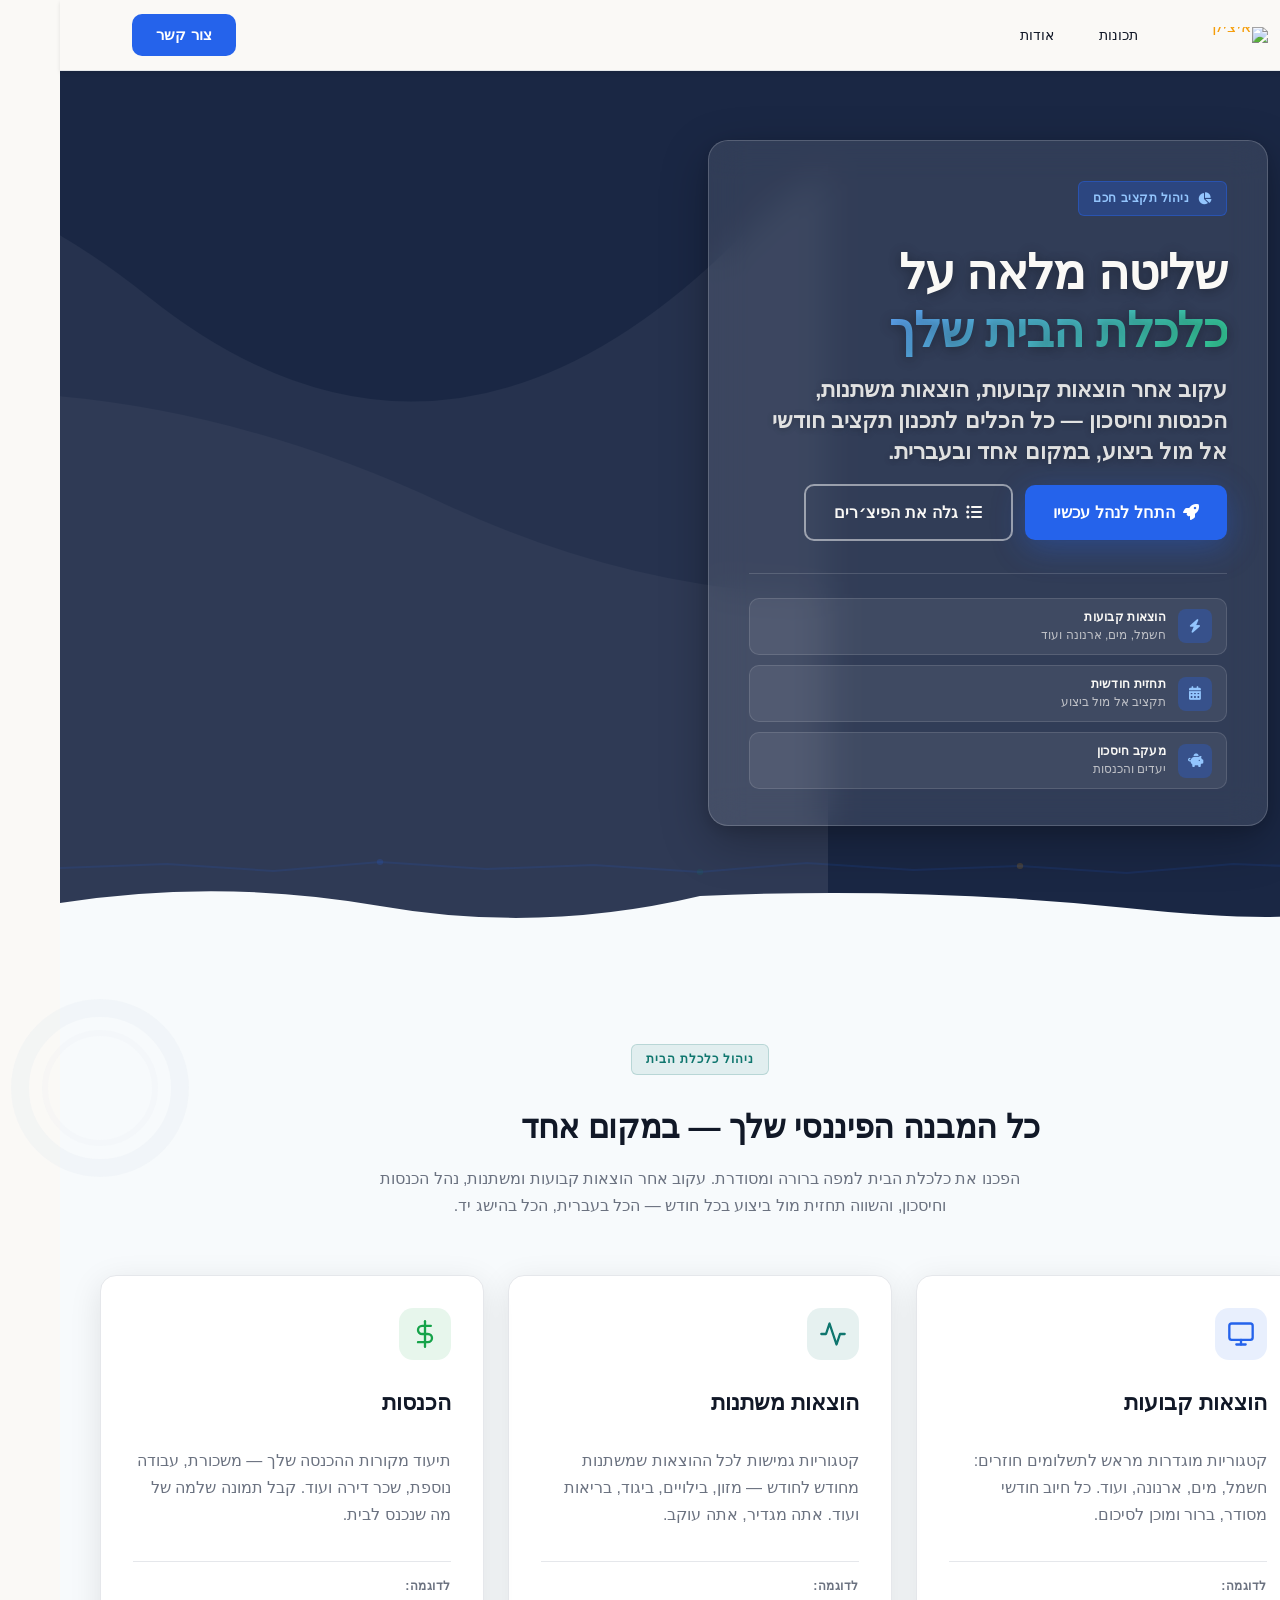
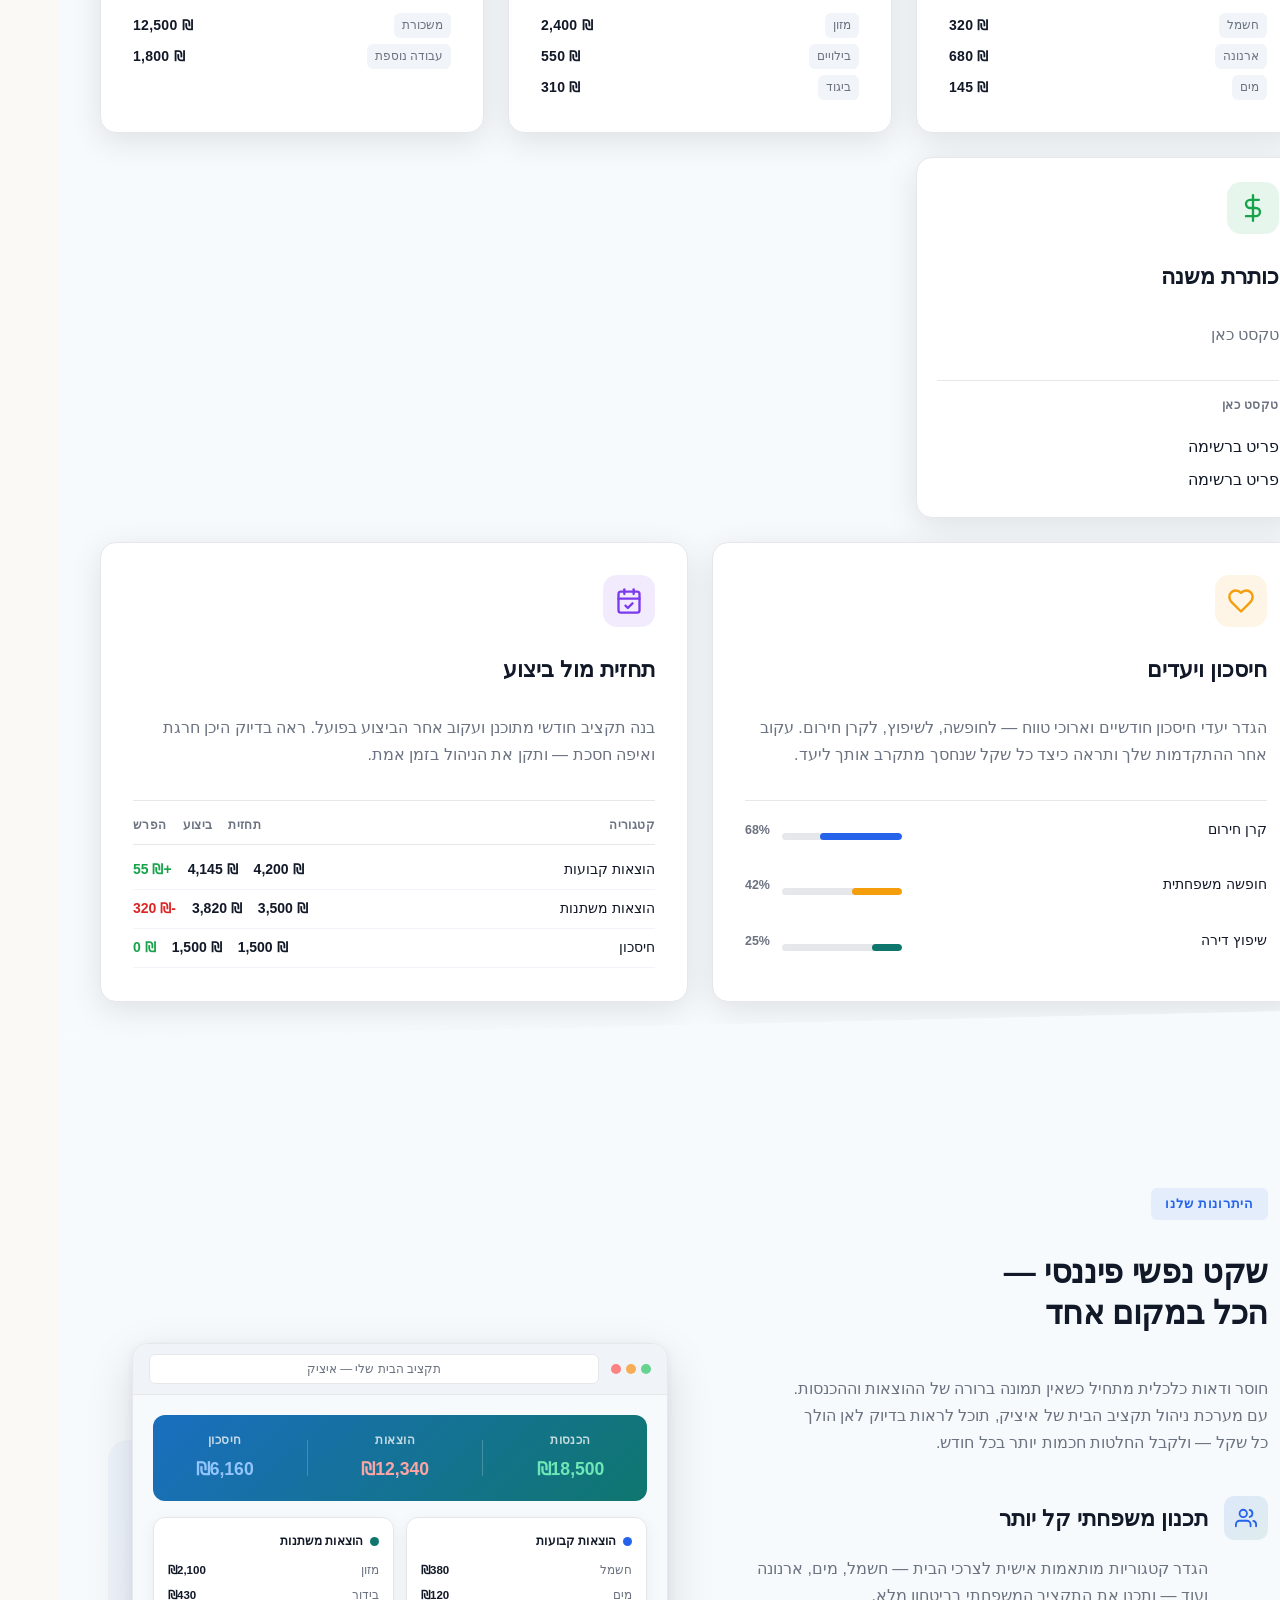
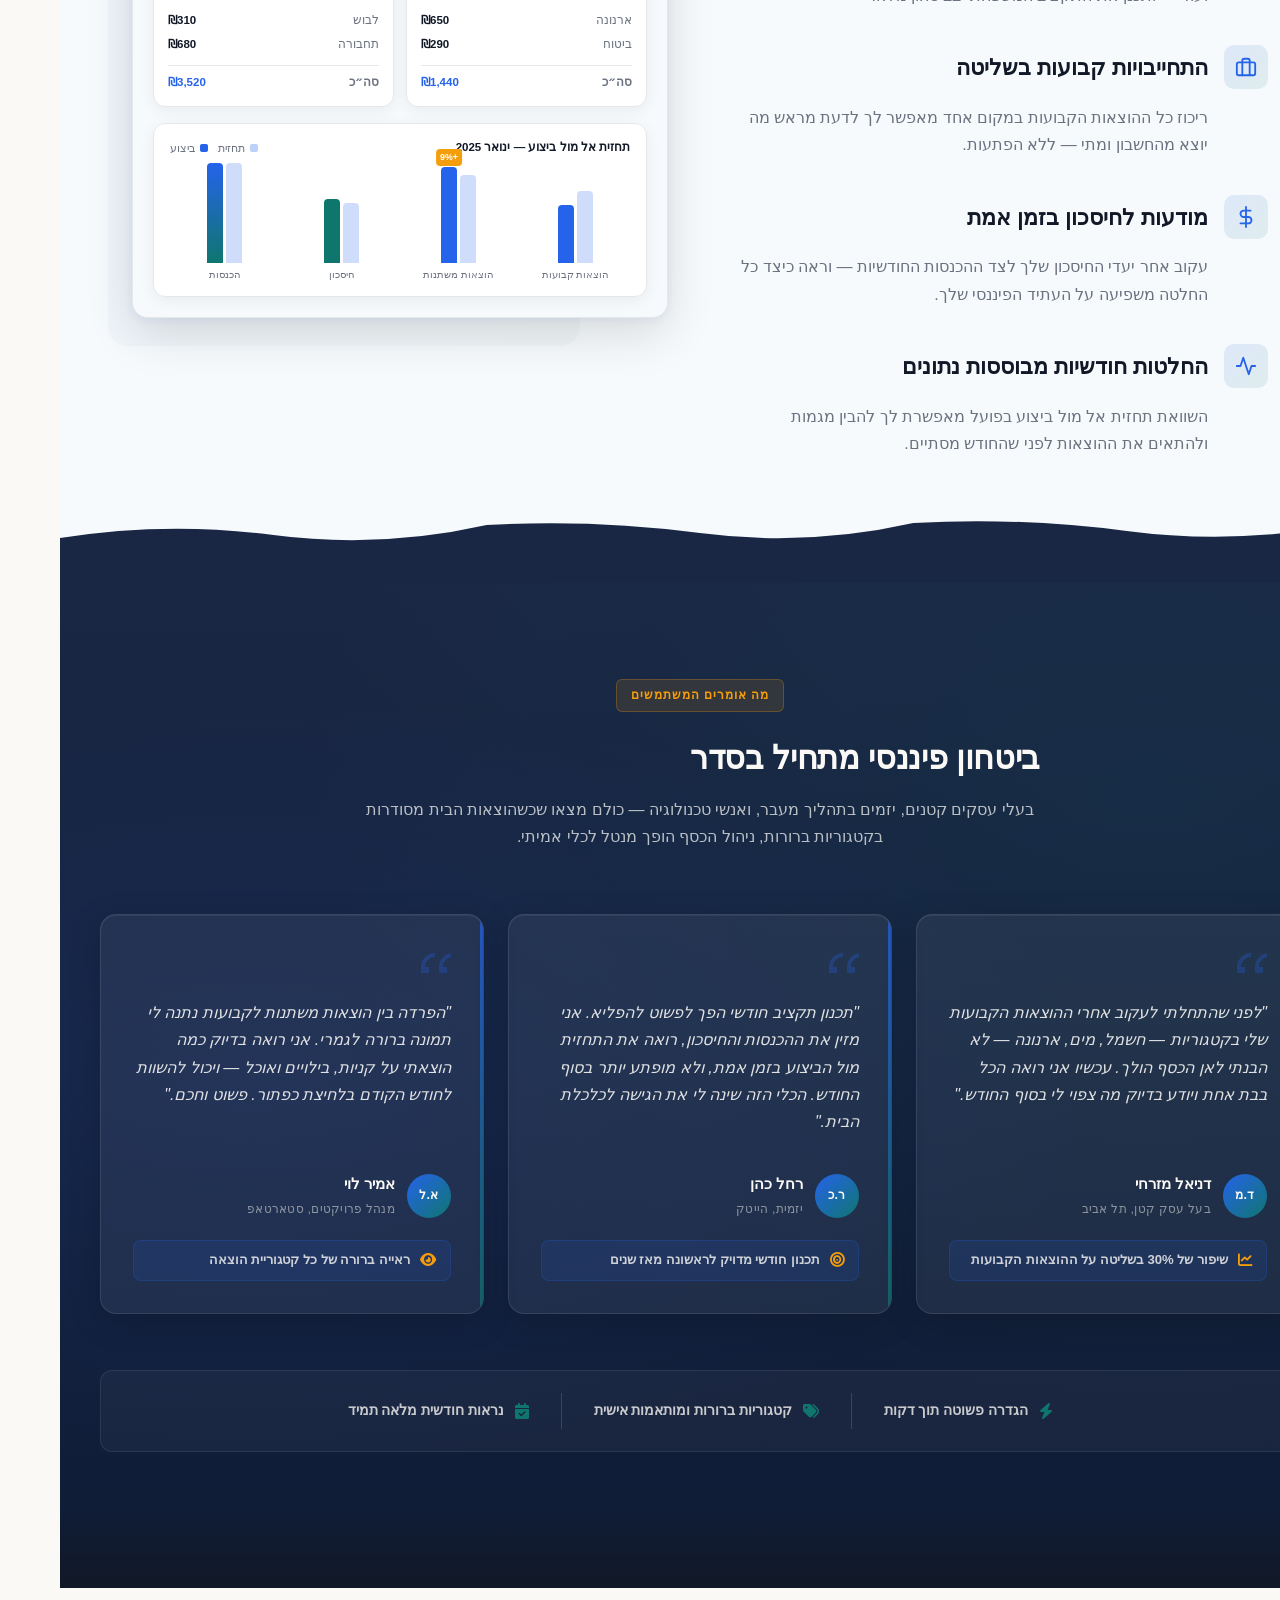
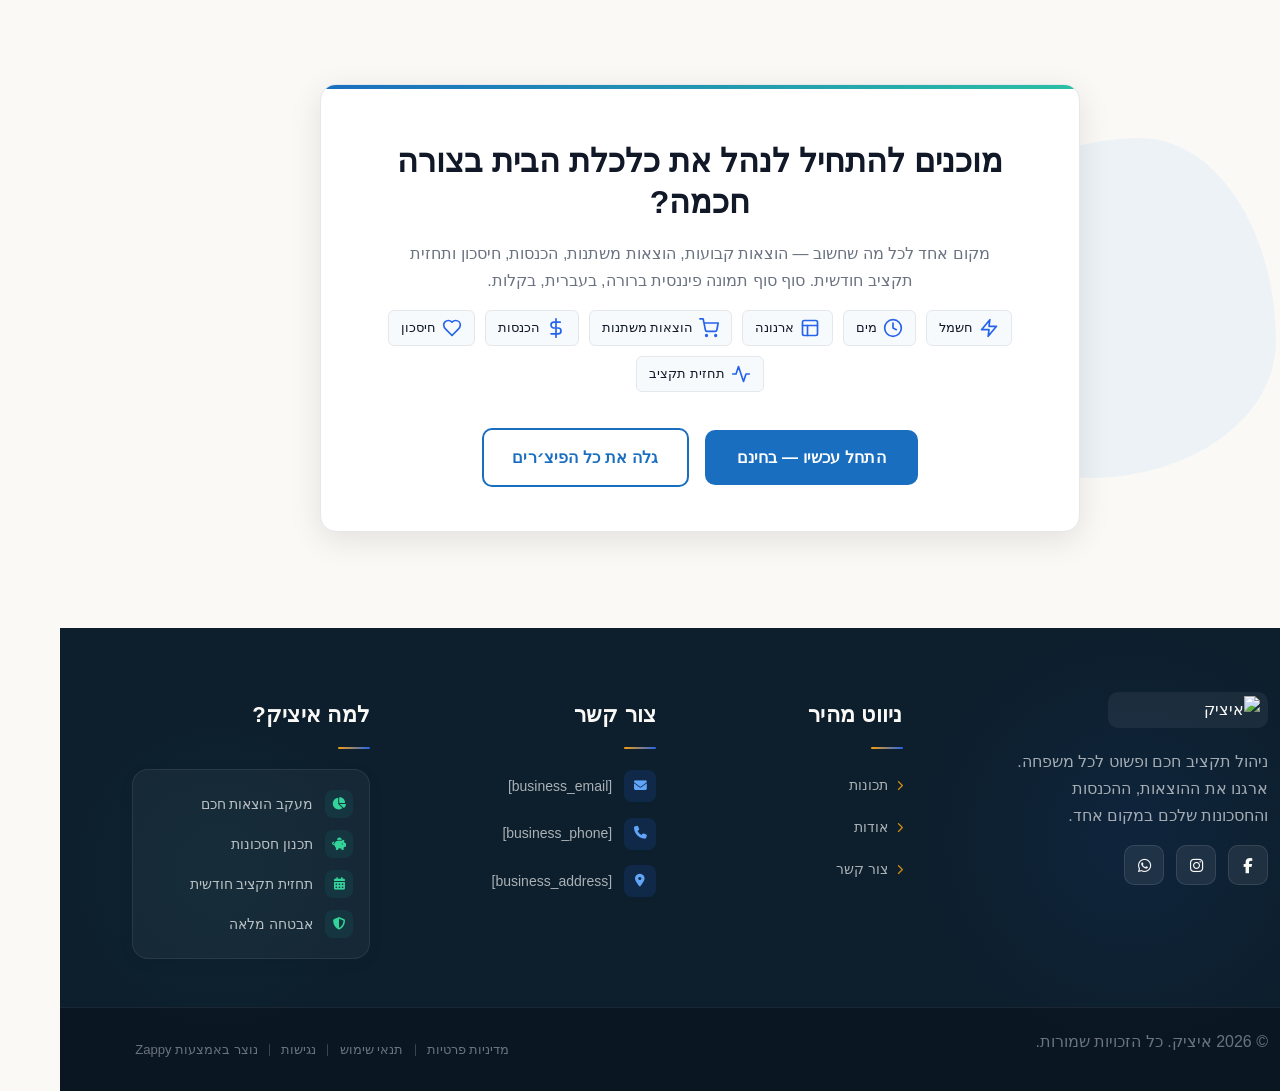
==== commit 304e9ede: "Background sync: Progressive GitHub Sync" ====
--- a/index.html
+++ b/index.html
@@ -855,13 +855,13 @@
   </div>
 </section>
 
-<section class="index-features-section" data-layout-spec="בית-features" dir="rtl">
+<section class="index-features-section" data-layout-spec="בית-features" dir="rtl" id="index-features-section">
   <div class="index-features-container">
 
     <!-- Intro Block -->
     <div class="index-features-intro">
-      <span class="index-features-eyebrow">ניהול כלכלת הבית</span>
-      <h2 class="index-features-heading">כל המבנה הפיננסי שלך — במקום אחד</h2>
+      <p class="zappy-editable"><span class="index-features-eyebrow">ניהול כלכלת הבית</span>
+      </p><h2 class="index-features-heading">כל המבנה הפיננסי שלך — במקום אחד</h2>
       <p class="index-features-subheading">הפכנו את כלכלת הבית למפה ברורה ומסודרת. עקוב אחר הוצאות קבועות ומשתנות, נהל הכנסות וחיסכון, והשווה תחזית מול ביצוע בכל חודש — הכל בעברית, הכל בהישג יד.</p>
     </div>
 
@@ -869,7 +869,7 @@
     <div class="index-features-grid-top">
 
       <!-- Card 1: Fixed Expenses -->
-      <article class="index-feature-card">
+      <article class="index-feature-card" data-grid-item-index="0">
         <div class="index-feature-icon-wrap index-feature-icon--blue">
           <svg data-element-type="icon" data-icon-type="svg" xmlns="http://www.w3.org/2000/svg" width="28" height="28" viewBox="0 0 24 24" fill="none" stroke="currentColor" stroke-width="2" stroke-linecap="round" stroke-linejoin="round" aria-hidden="true">
             <rect x="2" y="3" width="20" height="14" rx="2"></rect>
@@ -881,8 +881,8 @@
           <h3 class="index-feature-title">הוצאות קבועות</h3>
           <p class="index-feature-desc">קטגוריות מוגדרות מראש לתשלומים חוזרים: חשמל, מים, ארנונה, ועוד. כל חיוב חודשי מסודר, ברור ומוכן לסיכום.</p>
           <div class="index-feature-example">
-            <span class="index-feature-example-label">לדוגמה:</span>
-            <ul class="index-feature-example-list">
+            <p class="zappy-editable"><span class="index-feature-example-label">לדוגמה:</span>
+            </p><ul class="index-feature-example-list">
               <li><span class="index-feature-tag">חשמל</span><span class="index-feature-amount">₪ 320</span></li>
               <li><span class="index-feature-tag">ארנונה</span><span class="index-feature-amount">₪ 680</span></li>
               <li><span class="index-feature-tag">מים</span><span class="index-feature-amount">₪ 145</span></li>
@@ -892,7 +892,7 @@
       </article>
 
       <!-- Card 2: Variable Expenses -->
-      <article class="index-feature-card">
+      <article class="index-feature-card" data-grid-item-index="1">
         <div class="index-feature-icon-wrap index-feature-icon--teal">
           <svg data-element-type="icon" data-icon-type="svg" xmlns="http://www.w3.org/2000/svg" width="28" height="28" viewBox="0 0 24 24" fill="none" stroke="currentColor" stroke-width="2" stroke-linecap="round" stroke-linejoin="round" aria-hidden="true">
             <polyline points="22 12 18 12 15 21 9 3 6 12 2 12"></polyline>
@@ -900,10 +900,10 @@
         </div>
         <div class="index-feature-body">
           <h3 class="index-feature-title">הוצאות משתנות</h3>
-          <p class="index-feature-desc">קטגוריות גמישות לכל ההוצאות שמשתנות מחודש לחודש — מזון, בילויים, ביגוד, בריאות ועוד. אתה מגדיר, אתה עוקב.</p>
+          <p class="index-feature-desc" >קטגוריות גמישות לכל ההוצאות שמשתנות מחודש לחודש — מזון, בילויים, ביגוד, בריאות ועוד. אתה מגדיר, אתה עוקב.</p>
           <div class="index-feature-example">
-            <span class="index-feature-example-label">לדוגמה:</span>
-            <ul class="index-feature-example-list">
+            <p class="zappy-editable"><span class="index-feature-example-label">לדוגמה:</span>
+            </p><ul class="index-feature-example-list">
               <li><span class="index-feature-tag">מזון</span><span class="index-feature-amount">₪ 2,400</span></li>
               <li><span class="index-feature-tag">בילויים</span><span class="index-feature-amount">₪ 550</span></li>
               <li><span class="index-feature-tag">ביגוד</span><span class="index-feature-amount">₪ 310</span></li>
@@ -913,7 +913,7 @@
       </article>
 
       <!-- Card 3: Income -->
-      <article class="index-feature-card">
+      <article class="index-feature-card" data-grid-item-index="2">
         <div class="index-feature-icon-wrap index-feature-icon--green">
           <svg data-element-type="icon" data-icon-type="svg" xmlns="http://www.w3.org/2000/svg" width="28" height="28" viewBox="0 0 24 24" fill="none" stroke="currentColor" stroke-width="2" stroke-linecap="round" stroke-linejoin="round" aria-hidden="true">
             <line x1="12" y1="1" x2="12" y2="23"></line>
@@ -924,13 +924,31 @@
           <h3 class="index-feature-title">הכנסות</h3>
           <p class="index-feature-desc">תיעוד מקורות ההכנסה שלך — משכורת, עבודה נוספת, שכר דירה ועוד. קבל תמונה שלמה של מה שנכנס לבית.</p>
           <div class="index-feature-example">
-            <span class="index-feature-example-label">לדוגמה:</span>
-            <ul class="index-feature-example-list">
+            <p class="zappy-editable"><span class="index-feature-example-label">לדוגמה:</span>
+            </p><ul class="index-feature-example-list">
               <li><span class="index-feature-tag">משכורת</span><span class="index-feature-amount">₪ 12,500</span></li>
               <li><span class="index-feature-tag">עבודה נוספת</span><span class="index-feature-amount">₪ 1,800</span></li>
             </ul>
           </div>
         </div>
+      </article><article class="index-feature-card" style="background-color: rgb(255, 255, 255) !important; padding: 24px 20px !important; box-sizing: border-box;" data-grid-item-index="3">
+        <div class="index-feature-icon-wrap index-feature-icon--green">
+          <svg data-element-type="icon" data-icon-type="svg" xmlns="http://www.w3.org/2000/svg" width="28" height="28" viewBox="0 0 24 24" fill="none" stroke="currentColor" stroke-width="2" stroke-linecap="round" stroke-linejoin="round" aria-hidden="true" data-element-id="icon-1777639267873-cjmweq3e9">
+            <line x1="12" y1="1" x2="12" y2="23"></line>
+            <path d="M17 5H9.5a3.5 3.5 0 0 0 0 7h5a3.5 3.5 0 0 1 0 7H6"></path>
+          </svg>
+        </div>
+        <div class="index-feature-body">
+          <h3 class="index-feature-title" >כותרת משנה</h3>
+          <p class="index-feature-desc" >טקסט כאן</p>
+          <div class="index-feature-example">
+            <p class="zappy-editable"><span class="index-feature-example-label" >טקסט כאן</span>
+            </p><ul class="index-feature-example-list">
+              <li >פריט ברשימה</li>
+              <li >פריט ברשימה</li>
+            </ul>
+          </div>
+        </div>
       </article>
 
     </div>
@@ -939,7 +957,7 @@
     <div class="index-features-grid-bottom">
 
       <!-- Card 4: Savings -->
-      <article class="index-feature-card index-feature-card--wide">
+      <article class="index-feature-card index-feature-card--wide" data-grid-item-index="0">
         <div class="index-feature-icon-wrap index-feature-icon--amber">
           <svg data-element-type="icon" data-icon-type="svg" xmlns="http://www.w3.org/2000/svg" width="28" height="28" viewBox="0 0 24 24" fill="none" stroke="currentColor" stroke-width="2" stroke-linecap="round" stroke-linejoin="round" aria-hidden="true">
             <path d="M19 14c1.49-1.46 3-3.21 3-5.5A5.5 5.5 0 0 0 16.5 3c-1.76 0-3 .5-4.5 2-1.5-1.5-2.74-2-4.5-2A5.5 5.5 0 0 0 2 8.5c0 2.3 1.5 4.05 3 5.5l7 7Z"></path>
@@ -950,32 +968,32 @@
           <p class="index-feature-desc">הגדר יעדי חיסכון חודשיים וארוכי טווח — לחופשה, לשיפוץ, לקרן חירום. עקוב אחר ההתקדמות שלך ותראה כיצד כל שקל שנחסך מתקרב אותך ליעד.</p>
           <div class="index-feature-savings-row">
             <div class="index-feature-savings-goal">
-              <span class="index-feature-savings-name">קרן חירום</span>
-              <div class="index-feature-progress-bar">
+              <p class="zappy-editable"><span class="index-feature-savings-name">קרן חירום</span>
+              </p><div class="index-feature-progress-bar">
                 <div class="index-feature-progress-fill" style="width: 68%"></div>
               </div>
-              <span class="index-feature-savings-pct">68%</span>
-            </div>
+              <p class="zappy-editable"><span class="index-feature-savings-pct">68%</span>
+            </p></div>
             <div class="index-feature-savings-goal">
-              <span class="index-feature-savings-name">חופשה משפחתית</span>
-              <div class="index-feature-progress-bar">
+              <p class="zappy-editable"><span class="index-feature-savings-name">חופשה משפחתית</span>
+              </p><div class="index-feature-progress-bar">
                 <div class="index-feature-progress-fill index-feature-progress-fill--amber" style="width: 42%"></div>
               </div>
-              <span class="index-feature-savings-pct">42%</span>
-            </div>
+              <p class="zappy-editable"><span class="index-feature-savings-pct">42%</span>
+            </p></div>
             <div class="index-feature-savings-goal">
-              <span class="index-feature-savings-name">שיפוץ דירה</span>
-              <div class="index-feature-progress-bar">
+              <p class="zappy-editable"><span class="index-feature-savings-name">שיפוץ דירה</span>
+              </p><div class="index-feature-progress-bar">
                 <div class="index-feature-progress-fill index-feature-progress-fill--teal" style="width: 25%"></div>
               </div>
-              <span class="index-feature-savings-pct">25%</span>
-            </div>
+              <p class="zappy-editable"><span class="index-feature-savings-pct">25%</span>
+            </p></div>
           </div>
         </div>
       </article>
 
       <!-- Card 5: Monthly Forecast -->
-      <article class="index-feature-card index-feature-card--wide">
+      <article class="index-feature-card index-feature-card--wide zappy-grid-item-no-stretch" data-grid-item-index="1">
         <div class="index-feature-icon-wrap index-feature-icon--purple">
           <svg data-element-type="icon" data-icon-type="svg" xmlns="http://www.w3.org/2000/svg" width="28" height="28" viewBox="0 0 24 24" fill="none" stroke="currentColor" stroke-width="2" stroke-linecap="round" stroke-linejoin="round" aria-hidden="true">
             <rect x="3" y="4" width="18" height="18" rx="2" ry="2"></rect>
@@ -989,29 +1007,29 @@
           <h3 class="index-feature-title">תחזית מול ביצוע</h3>
           <p class="index-feature-desc">בנה תקציב חודשי מתוכנן ועקוב אחר הביצוע בפועל. ראה בדיוק היכן חרגת ואיפה חסכת — ותקן את הניהול בזמן אמת.</p>
           <div class="index-feature-forecast-table">
-            <div class="index-feature-forecast-header">
-              <span>קטגוריה</span>
-              <span>תחזית</span>
-              <span>ביצוע</span>
-              <span>הפרש</span>
+            <div class="index-feature-forecast-header" id="zappy-auto-grid-1777639221087-cod1r5" data-zappy-auto-grid="true">
+              <span data-grid-item-index="0">קטגוריה</span>
+              <span data-grid-item-index="1">תחזית</span>
+              <span data-grid-item-index="2">ביצוע</span>
+              <span data-grid-item-index="3">הפרש</span>
             </div>
-            <div class="index-feature-forecast-row">
-              <span>הוצאות קבועות</span>
-              <span class="index-feature-num">₪ 4,200</span>
-              <span class="index-feature-num">₪ 4,145</span>
-              <span class="index-feature-num index-feature-num--pos">+₪ 55</span>
+            <div class="index-feature-forecast-row" id="zappy-auto-grid-1777639221090-2yz6uy" data-zappy-auto-grid="true" data-zappy-grid-align="center">
+              <span data-grid-item-index="0">הוצאות קבועות</span>
+              <span class="index-feature-num" data-grid-item-index="1">₪ 4,200</span>
+              <span class="index-feature-num" data-grid-item-index="2">₪ 4,145</span>
+              <span class="index-feature-num index-feature-num--pos" data-grid-item-index="3">+₪ 55</span>
             </div>
-            <div class="index-feature-forecast-row">
-              <span>הוצאות משתנות</span>
-              <span class="index-feature-num">₪ 3,500</span>
-              <span class="index-feature-num">₪ 3,820</span>
-              <span class="index-feature-num index-feature-num--neg">-₪ 320</span>
+            <div class="index-feature-forecast-row" id="zappy-auto-grid-1777639221092-clr3dm" data-zappy-auto-grid="true" data-zappy-grid-align="center">
+              <span data-grid-item-index="0">הוצאות משתנות</span>
+              <span class="index-feature-num" data-grid-item-index="1">₪ 3,500</span>
+              <span class="index-feature-num" data-grid-item-index="2">₪ 3,820</span>
+              <span class="index-feature-num index-feature-num--neg" data-grid-item-index="3">-₪ 320</span>
             </div>
-            <div class="index-feature-forecast-row">
-              <span>חיסכון</span>
-              <span class="index-feature-num">₪ 1,500</span>
-              <span class="index-feature-num">₪ 1,500</span>
-              <span class="index-feature-num index-feature-num--pos">₪ 0</span>
+            <div class="index-feature-forecast-row" id="zappy-auto-grid-1777639221094-u7v2y0" data-zappy-auto-grid="true" data-zappy-grid-align="center">
+              <span data-grid-item-index="0">חיסכון</span>
+              <span class="index-feature-num" data-grid-item-index="1">₪ 1,500</span>
+              <span class="index-feature-num" data-grid-item-index="2">₪ 1,500</span>
+              <span class="index-feature-num index-feature-num--pos" data-grid-item-index="3">₪ 0</span>
             </div>
           </div>
         </div>
